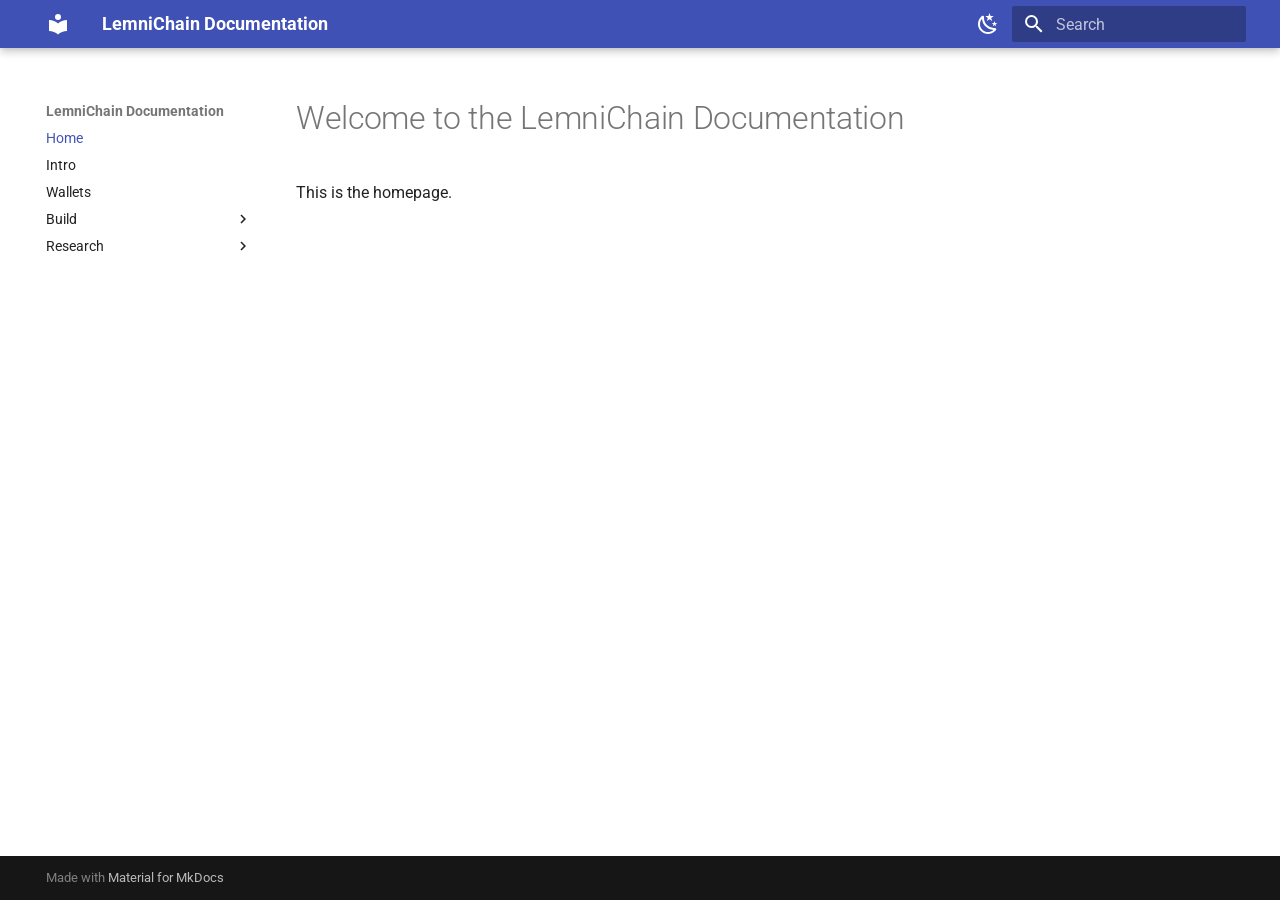
==== index.html @ 74154e78 "Deployed 49ce48a with MkDocs version: 1.6.1" ====
<!doctype html>
<html lang="en" class="no-js">
  <head>
    
      <meta charset="utf-8">
      <meta name="viewport" content="width=device-width,initial-scale=1">
      
      
      
        <link rel="canonical" href="https://tjenkins47.github.io/lemnichain-docs/">
      
      
      
        <link rel="next" href="intro/">
      
      
      <link rel="icon" href="None">
      <meta name="generator" content="mkdocs-1.6.1, mkdocs-material-9.2.8">
    
    
      
        <title>LemniChain Documentation</title>
      
    
    
      <link rel="stylesheet" href="assets/stylesheets/main.046329b4.min.css">
      
        
        <link rel="stylesheet" href="assets/stylesheets/palette.85d0ee34.min.css">
      
      


    
    
      
    
    
      
        
        
        <link rel="preconnect" href="https://fonts.gstatic.com" crossorigin>
        <link rel="stylesheet" href="https://fonts.googleapis.com/css?family=Roboto:300,300i,400,400i,700,700i%7CRoboto+Mono:400,400i,700,700i&display=fallback">
        <style>:root{--md-text-font:"Roboto";--md-code-font:"Roboto Mono"}</style>
      
    
    
      <link rel="stylesheet" href="assets/stylesheets/centered.css">
    
      <link rel="stylesheet" href="assets/stylesheets/extra.css">
    
    <script>__md_scope=new URL(".",location),__md_hash=e=>[...e].reduce((e,_)=>(e<<5)-e+_.charCodeAt(0),0),__md_get=(e,_=localStorage,t=__md_scope)=>JSON.parse(_.getItem(t.pathname+"."+e)),__md_set=(e,_,t=localStorage,a=__md_scope)=>{try{t.setItem(a.pathname+"."+e,JSON.stringify(_))}catch(e){}}</script>
    
      

    
    
    
  </head>
  
  
    
    
      
    
    
    
    
    <body dir="ltr" data-md-color-scheme="default" data-md-color-primary="indigo" data-md-color-accent="indigo">
  
    
    
      <script>var palette=__md_get("__palette");if(palette&&"object"==typeof palette.color)for(var key of Object.keys(palette.color))document.body.setAttribute("data-md-color-"+key,palette.color[key])</script>
    
    <input class="md-toggle" data-md-toggle="drawer" type="checkbox" id="__drawer" autocomplete="off">
    <input class="md-toggle" data-md-toggle="search" type="checkbox" id="__search" autocomplete="off">
    <label class="md-overlay" for="__drawer"></label>
    <div data-md-component="skip">
      
        
        <a href="#welcome-to-the-lemnichain-documentation" class="md-skip">
          Skip to content
        </a>
      
    </div>
    <div data-md-component="announce">
      
    </div>
    
    
      

  

<header class="md-header md-header--shadow" data-md-component="header">
  <nav class="md-header__inner md-grid" aria-label="Header">
    <a href="." title="LemniChain Documentation" class="md-header__button md-logo" aria-label="LemniChain Documentation" data-md-component="logo">
      
  
  <svg xmlns="http://www.w3.org/2000/svg" viewBox="0 0 24 24"><path d="M12 8a3 3 0 0 0 3-3 3 3 0 0 0-3-3 3 3 0 0 0-3 3 3 3 0 0 0 3 3m0 3.54C9.64 9.35 6.5 8 3 8v11c3.5 0 6.64 1.35 9 3.54 2.36-2.19 5.5-3.54 9-3.54V8c-3.5 0-6.64 1.35-9 3.54Z"/></svg>

    </a>
    <label class="md-header__button md-icon" for="__drawer">
      
      <svg xmlns="http://www.w3.org/2000/svg" viewBox="0 0 24 24"><path d="M3 6h18v2H3V6m0 5h18v2H3v-2m0 5h18v2H3v-2Z"/></svg>
    </label>
    <div class="md-header__title" data-md-component="header-title">
      <div class="md-header__ellipsis">
        <div class="md-header__topic">
          <span class="md-ellipsis">
            LemniChain Documentation
          </span>
        </div>
        <div class="md-header__topic" data-md-component="header-topic">
          <span class="md-ellipsis">
            
              Home
            
          </span>
        </div>
      </div>
    </div>
    
      
        <form class="md-header__option" data-md-component="palette">
  
    
    
    
    <input class="md-option" data-md-color-media="" data-md-color-scheme="default" data-md-color-primary="indigo" data-md-color-accent="indigo"  aria-label="Switch to dark mode"  type="radio" name="__palette" id="__palette_1">
    
      <label class="md-header__button md-icon" title="Switch to dark mode" for="__palette_2" hidden>
        <svg xmlns="http://www.w3.org/2000/svg" viewBox="0 0 24 24"><path d="m17.75 4.09-2.53 1.94.91 3.06-2.63-1.81-2.63 1.81.91-3.06-2.53-1.94L12.44 4l1.06-3 1.06 3 3.19.09m3.5 6.91-1.64 1.25.59 1.98-1.7-1.17-1.7 1.17.59-1.98L15.75 11l2.06-.05L18.5 9l.69 1.95 2.06.05m-2.28 4.95c.83-.08 1.72 1.1 1.19 1.85-.32.45-.66.87-1.08 1.27C15.17 23 8.84 23 4.94 19.07c-3.91-3.9-3.91-10.24 0-14.14.4-.4.82-.76 1.27-1.08.75-.53 1.93.36 1.85 1.19-.27 2.86.69 5.83 2.89 8.02a9.96 9.96 0 0 0 8.02 2.89m-1.64 2.02a12.08 12.08 0 0 1-7.8-3.47c-2.17-2.19-3.33-5-3.49-7.82-2.81 3.14-2.7 7.96.31 10.98 3.02 3.01 7.84 3.12 10.98.31Z"/></svg>
      </label>
    
  
    
    
    
    <input class="md-option" data-md-color-media="" data-md-color-scheme="slate" data-md-color-primary="indigo" data-md-color-accent="indigo"  aria-label="Switch to light mode"  type="radio" name="__palette" id="__palette_2">
    
      <label class="md-header__button md-icon" title="Switch to light mode" for="__palette_1" hidden>
        <svg xmlns="http://www.w3.org/2000/svg" viewBox="0 0 24 24"><path d="M12 7a5 5 0 0 1 5 5 5 5 0 0 1-5 5 5 5 0 0 1-5-5 5 5 0 0 1 5-5m0 2a3 3 0 0 0-3 3 3 3 0 0 0 3 3 3 3 0 0 0 3-3 3 3 0 0 0-3-3m0-7 2.39 3.42C13.65 5.15 12.84 5 12 5c-.84 0-1.65.15-2.39.42L12 2M3.34 7l4.16-.35A7.2 7.2 0 0 0 5.94 8.5c-.44.74-.69 1.5-.83 2.29L3.34 7m.02 10 1.76-3.77a7.131 7.131 0 0 0 2.38 4.14L3.36 17M20.65 7l-1.77 3.79a7.023 7.023 0 0 0-2.38-4.15l4.15.36m-.01 10-4.14.36c.59-.51 1.12-1.14 1.54-1.86.42-.73.69-1.5.83-2.29L20.64 17M12 22l-2.41-3.44c.74.27 1.55.44 2.41.44.82 0 1.63-.17 2.37-.44L12 22Z"/></svg>
      </label>
    
  
</form>
      
    
    
    
      <label class="md-header__button md-icon" for="__search">
        
        <svg xmlns="http://www.w3.org/2000/svg" viewBox="0 0 24 24"><path d="M9.5 3A6.5 6.5 0 0 1 16 9.5c0 1.61-.59 3.09-1.56 4.23l.27.27h.79l5 5-1.5 1.5-5-5v-.79l-.27-.27A6.516 6.516 0 0 1 9.5 16 6.5 6.5 0 0 1 3 9.5 6.5 6.5 0 0 1 9.5 3m0 2C7 5 5 7 5 9.5S7 14 9.5 14 14 12 14 9.5 12 5 9.5 5Z"/></svg>
      </label>
      <div class="md-search" data-md-component="search" role="dialog">
  <label class="md-search__overlay" for="__search"></label>
  <div class="md-search__inner" role="search">
    <form class="md-search__form" name="search">
      <input type="text" class="md-search__input" name="query" aria-label="Search" placeholder="Search" autocapitalize="off" autocorrect="off" autocomplete="off" spellcheck="false" data-md-component="search-query" required>
      <label class="md-search__icon md-icon" for="__search">
        
        <svg xmlns="http://www.w3.org/2000/svg" viewBox="0 0 24 24"><path d="M9.5 3A6.5 6.5 0 0 1 16 9.5c0 1.61-.59 3.09-1.56 4.23l.27.27h.79l5 5-1.5 1.5-5-5v-.79l-.27-.27A6.516 6.516 0 0 1 9.5 16 6.5 6.5 0 0 1 3 9.5 6.5 6.5 0 0 1 9.5 3m0 2C7 5 5 7 5 9.5S7 14 9.5 14 14 12 14 9.5 12 5 9.5 5Z"/></svg>
        
        <svg xmlns="http://www.w3.org/2000/svg" viewBox="0 0 24 24"><path d="M20 11v2H8l5.5 5.5-1.42 1.42L4.16 12l7.92-7.92L13.5 5.5 8 11h12Z"/></svg>
      </label>
      <nav class="md-search__options" aria-label="Search">
        
        <button type="reset" class="md-search__icon md-icon" title="Clear" aria-label="Clear" tabindex="-1">
          
          <svg xmlns="http://www.w3.org/2000/svg" viewBox="0 0 24 24"><path d="M19 6.41 17.59 5 12 10.59 6.41 5 5 6.41 10.59 12 5 17.59 6.41 19 12 13.41 17.59 19 19 17.59 13.41 12 19 6.41Z"/></svg>
        </button>
      </nav>
      
    </form>
    <div class="md-search__output">
      <div class="md-search__scrollwrap" data-md-scrollfix>
        <div class="md-search-result" data-md-component="search-result">
          <div class="md-search-result__meta">
            Initializing search
          </div>
          <ol class="md-search-result__list" role="presentation"></ol>
        </div>
      </div>
    </div>
  </div>
</div>
    
    
  </nav>
  
</header>
    
    <div class="md-container" data-md-component="container">
      
      
        
          
        
      
      <main class="md-main" data-md-component="main">
        <div class="md-main__inner md-grid">
          
            
              
              <div class="md-sidebar md-sidebar--primary" data-md-component="sidebar" data-md-type="navigation" >
                <div class="md-sidebar__scrollwrap">
                  <div class="md-sidebar__inner">
                    



<nav class="md-nav md-nav--primary" aria-label="Navigation" data-md-level="0">
  <label class="md-nav__title" for="__drawer">
    <a href="." title="LemniChain Documentation" class="md-nav__button md-logo" aria-label="LemniChain Documentation" data-md-component="logo">
      
  
  <svg xmlns="http://www.w3.org/2000/svg" viewBox="0 0 24 24"><path d="M12 8a3 3 0 0 0 3-3 3 3 0 0 0-3-3 3 3 0 0 0-3 3 3 3 0 0 0 3 3m0 3.54C9.64 9.35 6.5 8 3 8v11c3.5 0 6.64 1.35 9 3.54 2.36-2.19 5.5-3.54 9-3.54V8c-3.5 0-6.64 1.35-9 3.54Z"/></svg>

    </a>
    LemniChain Documentation
  </label>
  
  <ul class="md-nav__list" data-md-scrollfix>
    
      
      
  
  
    
  
  
    <li class="md-nav__item md-nav__item--active">
      
      <input class="md-nav__toggle md-toggle" type="checkbox" id="__toc">
      
      
        
      
      
      <a href="." class="md-nav__link md-nav__link--active">
        
  
  <span class="md-ellipsis">
    Home
  </span>
  

      </a>
      
    </li>
  

    
      
      
  
  
  
    <li class="md-nav__item">
      <a href="intro/" class="md-nav__link">
        
  
  <span class="md-ellipsis">
    Intro
  </span>
  

      </a>
    </li>
  

    
      
      
  
  
  
    <li class="md-nav__item">
      <a href="wallet/" class="md-nav__link">
        
  
  <span class="md-ellipsis">
    Wallets
  </span>
  

      </a>
    </li>
  

    
      
      
  
  
  
    
    
    
    <li class="md-nav__item md-nav__item--nested">
      
        
        
        
        
        <input class="md-nav__toggle md-toggle " type="checkbox" id="__nav_4" >
        
          <label class="md-nav__link" for="__nav_4" id="__nav_4_label" tabindex="0">
            
  
  <span class="md-ellipsis">
    Build
  </span>
  

            <span class="md-nav__icon md-icon"></span>
          </label>
        
        <nav class="md-nav" data-md-level="1" aria-labelledby="__nav_4_label" aria-expanded="false">
          <label class="md-nav__title" for="__nav_4">
            <span class="md-nav__icon md-icon"></span>
            Build
          </label>
          <ul class="md-nav__list" data-md-scrollfix>
            
              
                
  
  
  
    <li class="md-nav__item">
      <a href="nodes/" class="md-nav__link">
        
  
  <span class="md-ellipsis">
    Node Operation
  </span>
  

      </a>
    </li>
  

              
            
              
                
  
  
  
    <li class="md-nav__item">
      <a href="governance/" class="md-nav__link">
        
  
  <span class="md-ellipsis">
    Governance
  </span>
  

      </a>
    </li>
  

              
            
          </ul>
        </nav>
      
    </li>
  

    
      
      
  
  
  
    
    
    
    <li class="md-nav__item md-nav__item--nested">
      
        
        
        
        
        <input class="md-nav__toggle md-toggle " type="checkbox" id="__nav_5" >
        
          <label class="md-nav__link" for="__nav_5" id="__nav_5_label" tabindex="0">
            
  
  <span class="md-ellipsis">
    Research
  </span>
  

            <span class="md-nav__icon md-icon"></span>
          </label>
        
        <nav class="md-nav" data-md-level="1" aria-labelledby="__nav_5_label" aria-expanded="false">
          <label class="md-nav__title" for="__nav_5">
            <span class="md-nav__icon md-icon"></span>
            Research
          </label>
          <ul class="md-nav__list" data-md-scrollfix>
            
              
                
  
  
  
    <li class="md-nav__item">
      <a href="quantum/" class="md-nav__link">
        
  
  <span class="md-ellipsis">
    Quantum Security
  </span>
  

      </a>
    </li>
  

              
            
              
                
  
  
  
    <li class="md-nav__item">
      <a href="security/" class="md-nav__link">
        
  
  <span class="md-ellipsis">
    Security Audits
  </span>
  

      </a>
    </li>
  

              
            
              
                
  
  
  
    <li class="md-nav__item">
      <a href="api/" class="md-nav__link">
        
  
  <span class="md-ellipsis">
    API Reference
  </span>
  

      </a>
    </li>
  

              
            
          </ul>
        </nav>
      
    </li>
  

    
  </ul>
</nav>
                  </div>
                </div>
              </div>
            
            
              
              <div class="md-sidebar md-sidebar--secondary" data-md-component="sidebar" data-md-type="toc" >
                <div class="md-sidebar__scrollwrap">
                  <div class="md-sidebar__inner">
                    

<nav class="md-nav md-nav--secondary" aria-label="Table of contents">
  
  
  
    
  
  
</nav>
                  </div>
                </div>
              </div>
            
          
          
            <div class="md-content" data-md-component="content">
              <article class="md-content__inner md-typeset">
                
                  


<h1 id="welcome-to-the-lemnichain-documentation">Welcome to the LemniChain Documentation</h1>
<p>This is the homepage.</p>





                
              </article>
            </div>
          
          
        </div>
        
      </main>
      
        <footer class="md-footer">
  
  <div class="md-footer-meta md-typeset">
    <div class="md-footer-meta__inner md-grid">
      <div class="md-copyright">
  
  
    Made with
    <a href="https://squidfunk.github.io/mkdocs-material/" target="_blank" rel="noopener">
      Material for MkDocs
    </a>
  
</div>
      
    </div>
  </div>
</footer>
      
    </div>
    <div class="md-dialog" data-md-component="dialog">
      <div class="md-dialog__inner md-typeset"></div>
    </div>
    
    <script id="__config" type="application/json">{"base": ".", "features": [], "search": "assets/javascripts/workers/search.dfff1995.min.js", "translations": {"clipboard.copied": "Copied to clipboard", "clipboard.copy": "Copy to clipboard", "search.result.more.one": "1 more on this page", "search.result.more.other": "# more on this page", "search.result.none": "No matching documents", "search.result.one": "1 matching document", "search.result.other": "# matching documents", "search.result.placeholder": "Type to start searching", "search.result.term.missing": "Missing", "select.version": "Select version"}}</script>
    
    
      <script src="assets/javascripts/bundle.dff1b7c8.min.js"></script>
      
    
  </body>
</html>
---- assets/stylesheets/main.046329b4.min.css ----
@charset "UTF-8";html{-webkit-text-size-adjust:none;-moz-text-size-adjust:none;text-size-adjust:none;box-sizing:border-box}*,:after,:before{box-sizing:inherit}@media (prefers-reduced-motion){*,:after,:before{transition:none!important}}body{margin:0}a,button,input,label{-webkit-tap-highlight-color:transparent}a{color:inherit;text-decoration:none}hr{border:0;box-sizing:initial;display:block;height:.05rem;overflow:visible;padding:0}small{font-size:80%}sub,sup{line-height:1em}img{border-style:none}table{border-collapse:initial;border-spacing:0}td,th{font-weight:400;vertical-align:top}button{background:#0000;border:0;font-family:inherit;font-size:inherit;margin:0;padding:0}input{border:0;outline:none}:root{--md-primary-fg-color:#4051b5;--md-primary-fg-color--light:#5d6cc0;--md-primary-fg-color--dark:#303fa1;--md-primary-bg-color:#fff;--md-primary-bg-color--light:#ffffffb3;--md-accent-fg-color:#526cfe;--md-accent-fg-color--transparent:#526cfe1a;--md-accent-bg-color:#fff;--md-accent-bg-color--light:#ffffffb3}[data-md-color-scheme=default]{color-scheme:light}[data-md-color-scheme=default] img[src$="#gh-dark-mode-only"],[data-md-color-scheme=default] img[src$="#only-dark"]{display:none}:root,[data-md-color-scheme=default]{--md-default-fg-color:#000000de;--md-default-fg-color--light:#0000008a;--md-default-fg-color--lighter:#00000052;--md-default-fg-color--lightest:#00000012;--md-default-bg-color:#fff;--md-default-bg-color--light:#ffffffb3;--md-default-bg-color--lighter:#ffffff4d;--md-default-bg-color--lightest:#ffffff1f;--md-code-fg-color:#36464e;--md-code-bg-color:#f5f5f5;--md-code-hl-color:#ffff0080;--md-code-hl-number-color:#d52a2a;--md-code-hl-special-color:#db1457;--md-code-hl-function-color:#a846b9;--md-code-hl-constant-color:#6e59d9;--md-code-hl-keyword-color:#3f6ec6;--md-code-hl-string-color:#1c7d4d;--md-code-hl-name-color:var(--md-code-fg-color);--md-code-hl-operator-color:var(--md-default-fg-color--light);--md-code-hl-punctuation-color:var(--md-default-fg-color--light);--md-code-hl-comment-color:var(--md-default-fg-color--light);--md-code-hl-generic-color:var(--md-default-fg-color--light);--md-code-hl-variable-color:var(--md-default-fg-color--light);--md-typeset-color:var(--md-default-fg-color);--md-typeset-a-color:var(--md-primary-fg-color);--md-typeset-mark-color:#ffff0080;--md-typeset-del-color:#f5503d26;--md-typeset-ins-color:#0bd57026;--md-typeset-kbd-color:#fafafa;--md-typeset-kbd-accent-color:#fff;--md-typeset-kbd-border-color:#b8b8b8;--md-typeset-table-color:#0000001f;--md-typeset-table-color--light:rgba(0,0,0,.035);--md-admonition-fg-color:var(--md-default-fg-color);--md-admonition-bg-color:var(--md-default-bg-color);--md-warning-fg-color:#000000de;--md-warning-bg-color:#ff9;--md-footer-fg-color:#fff;--md-footer-fg-color--light:#ffffffb3;--md-footer-fg-color--lighter:#ffffff73;--md-footer-bg-color:#000000de;--md-footer-bg-color--dark:#00000052;--md-shadow-z1:0 0.2rem 0.5rem #0000000d,0 0 0.05rem #0000001a;--md-shadow-z2:0 0.2rem 0.5rem #0000001a,0 0 0.05rem #00000040;--md-shadow-z3:0 0.2rem 0.5rem #0003,0 0 0.05rem #00000059}.md-icon svg{fill:currentcolor;display:block;height:1.2rem;width:1.2rem}body{-webkit-font-smoothing:antialiased;-moz-osx-font-smoothing:grayscale;--md-text-font-family:var(--md-text-font,_),-apple-system,BlinkMacSystemFont,Helvetica,Arial,sans-serif;--md-code-font-family:var(--md-code-font,_),SFMono-Regular,Consolas,Menlo,monospace}aside,body,input{font-feature-settings:"kern","liga";color:var(--md-typeset-color);font-family:var(--md-text-font-family)}code,kbd,pre{font-feature-settings:"kern";font-family:var(--md-code-font-family)}:root{--md-typeset-table-sort-icon:url('data:image/svg+xml;charset=utf-8,<svg xmlns="http://www.w3.org/2000/svg" viewBox="0 0 24 24"><path d="m18 21-4-4h3V7h-3l4-4 4 4h-3v10h3M2 19v-2h10v2M2 13v-2h7v2M2 7V5h4v2H2Z"/></svg>');--md-typeset-table-sort-icon--asc:url('data:image/svg+xml;charset=utf-8,<svg xmlns="http://www.w3.org/2000/svg" viewBox="0 0 24 24"><path d="M19 17h3l-4 4-4-4h3V3h2M2 17h10v2H2M6 5v2H2V5m0 6h7v2H2v-2Z"/></svg>');--md-typeset-table-sort-icon--desc:url('data:image/svg+xml;charset=utf-8,<svg xmlns="http://www.w3.org/2000/svg" viewBox="0 0 24 24"><path d="M19 7h3l-4-4-4 4h3v14h2M2 17h10v2H2M6 5v2H2V5m0 6h7v2H2v-2Z"/></svg>')}.md-typeset{-webkit-print-color-adjust:exact;color-adjust:exact;font-size:.8rem;line-height:1.6}@media print{.md-typeset{font-size:.68rem}}.md-typeset blockquote,.md-typeset dl,.md-typeset figure,.md-typeset ol,.md-typeset pre,.md-typeset ul{margin-bottom:1em;margin-top:1em}.md-typeset h1{color:var(--md-default-fg-color--light);font-size:2em;line-height:1.3;margin:0 0 1.25em}.md-typeset h1,.md-typeset h2{font-weight:300;letter-spacing:-.01em}.md-typeset h2{font-size:1.5625em;line-height:1.4;margin:1.6em 0 .64em}.md-typeset h3{font-size:1.25em;font-weight:400;letter-spacing:-.01em;line-height:1.5;margin:1.6em 0 .8em}.md-typeset h2+h3{margin-top:.8em}.md-typeset h4{font-weight:700;letter-spacing:-.01em;margin:1em 0}.md-typeset h5,.md-typeset h6{color:var(--md-default-fg-color--light);font-size:.8em;font-weight:700;letter-spacing:-.01em;margin:1.25em 0}.md-typeset h5{text-transform:uppercase}.md-typeset hr{border-bottom:.05rem solid var(--md-default-fg-color--lightest);display:flow-root;margin:1.5em 0}.md-typeset a{color:var(--md-typeset-a-color);word-break:break-word}.md-typeset a,.md-typeset a:before{transition:color 125ms}.md-typeset a:focus,.md-typeset a:hover{color:var(--md-accent-fg-color)}.md-typeset a:focus code,.md-typeset a:hover code{background-color:var(--md-accent-fg-color--transparent)}.md-typeset a code{color:currentcolor;transition:background-color 125ms}.md-typeset a.focus-visible{outline-color:var(--md-accent-fg-color);outline-offset:.2rem}.md-typeset code,.md-typeset kbd,.md-typeset pre{color:var(--md-code-fg-color);direction:ltr;font-variant-ligatures:none}@media print{.md-typeset code,.md-typeset kbd,.md-typeset pre{white-space:pre-wrap}}.md-typeset code{background-color:var(--md-code-bg-color);border-radius:.1rem;-webkit-box-decoration-break:clone;box-decoration-break:clone;font-size:.85em;padding:0 .2941176471em;word-break:break-word}.md-typeset code:not(.focus-visible){-webkit-tap-highlight-color:transparent;outline:none}.md-typeset pre{display:flow-root;line-height:1.4;position:relative}.md-typeset pre>code{-webkit-box-decoration-break:slice;box-decoration-break:slice;box-shadow:none;display:block;margin:0;outline-color:var(--md-accent-fg-color);overflow:auto;padding:.7720588235em 1.1764705882em;scrollbar-color:var(--md-default-fg-color--lighter) #0000;scrollbar-width:thin;touch-action:auto;word-break:normal}.md-typeset pre>code:hover{scrollbar-color:var(--md-accent-fg-color) #0000}.md-typeset pre>code::-webkit-scrollbar{height:.2rem;width:.2rem}.md-typeset pre>code::-webkit-scrollbar-thumb{background-color:var(--md-default-fg-color--lighter)}.md-typeset pre>code::-webkit-scrollbar-thumb:hover{background-color:var(--md-accent-fg-color)}.md-typeset kbd{background-color:var(--md-typeset-kbd-color);border-radius:.1rem;box-shadow:0 .1rem 0 .05rem var(--md-typeset-kbd-border-color),0 .1rem 0 var(--md-typeset-kbd-border-color),0 -.1rem .2rem var(--md-typeset-kbd-accent-color) inset;color:var(--md-default-fg-color);display:inline-block;font-size:.75em;padding:0 .6666666667em;vertical-align:text-top;word-break:break-word}.md-typeset mark{background-color:var(--md-typeset-mark-color);-webkit-box-decoration-break:clone;box-decoration-break:clone;color:inherit;word-break:break-word}.md-typeset abbr{border-bottom:.05rem dotted var(--md-default-fg-color--light);cursor:help;text-decoration:none}@media (hover:none){.md-typeset abbr[title]:focus:after,.md-typeset abbr[title]:hover:after{background-color:var(--md-default-fg-color);border-radius:.1rem;box-shadow:var(--md-shadow-z3);color:var(--md-default-bg-color);content:attr(title);font-size:.7rem;left:.8rem;margin-top:2em;padding:.2rem .3rem;position:absolute;right:.8rem}}.md-typeset small{opacity:.75}[dir=ltr] .md-typeset sub,[dir=ltr] .md-typeset sup{margin-left:.078125em}[dir=rtl] .md-typeset sub,[dir=rtl] .md-typeset sup{margin-right:.078125em}[dir=ltr] .md-typeset blockquote{padding-left:.6rem}[dir=rtl] .md-typeset blockquote{padding-right:.6rem}[dir=ltr] .md-typeset blockquote{border-left:.2rem solid var(--md-default-fg-color--lighter)}[dir=rtl] .md-typeset blockquote{border-right:.2rem solid var(--md-default-fg-color--lighter)}.md-typeset blockquote{color:var(--md-default-fg-color--light);margin-left:0;margin-right:0}.md-typeset ul{list-style-type:disc}[dir=ltr] .md-typeset ol,[dir=ltr] .md-typeset ul{margin-left:.625em}[dir=rtl] .md-typeset ol,[dir=rtl] .md-typeset ul{margin-right:.625em}.md-typeset ol,.md-typeset ul{padding:0}.md-typeset ol:not([hidden]),.md-typeset ul:not([hidden]){display:flow-root}.md-typeset ol ol,.md-typeset ul ol{list-style-type:lower-alpha}.md-typeset ol ol ol,.md-typeset ul ol ol{list-style-type:lower-roman}[dir=ltr] .md-typeset ol li,[dir=ltr] .md-typeset ul li{margin-left:1.25em}[dir=rtl] .md-typeset ol li,[dir=rtl] .md-typeset ul li{margin-right:1.25em}.md-typeset ol li,.md-typeset ul li{margin-bottom:.5em}.md-typeset ol li blockquote,.md-typeset ol li p,.md-typeset ul li blockquote,.md-typeset ul li p{margin:.5em 0}.md-typeset ol li:last-child,.md-typeset ul li:last-child{margin-bottom:0}[dir=ltr] .md-typeset ol li ol,[dir=ltr] .md-typeset ol li ul,[dir=ltr] .md-typeset ul li ol,[dir=ltr] .md-typeset ul li ul{margin-left:.625em}[dir=rtl] .md-typeset ol li ol,[dir=rtl] .md-typeset ol li ul,[dir=rtl] .md-typeset ul li ol,[dir=rtl] .md-typeset ul li ul{margin-right:.625em}.md-typeset ol li ol,.md-typeset ol li ul,.md-typeset ul li ol,.md-typeset ul li ul{margin-bottom:.5em;margin-top:.5em}[dir=ltr] .md-typeset dd{margin-left:1.875em}[dir=rtl] .md-typeset dd{margin-right:1.875em}.md-typeset dd{margin-bottom:1.5em;margin-top:1em}.md-typeset img,.md-typeset svg,.md-typeset video{height:auto;max-width:100%}.md-typeset img[align=left]{margin:1em 1em 1em 0}.md-typeset img[align=right]{margin:1em 0 1em 1em}.md-typeset img[align]:only-child{margin-top:0}.md-typeset figure{display:flow-root;margin:1em auto;max-width:100%;text-align:center;width:-webkit-fit-content;width:-moz-fit-content;width:fit-content}.md-typeset figure img{display:block}.md-typeset figcaption{font-style:italic;margin:1em auto;max-width:24rem}.md-typeset iframe{max-width:100%}.md-typeset table:not([class]){background-color:var(--md-default-bg-color);border:.05rem solid var(--md-typeset-table-color);border-radius:.1rem;display:inline-block;font-size:.64rem;max-width:100%;overflow:auto;touch-action:auto}@media print{.md-typeset table:not([class]){display:table}}.md-typeset table:not([class])+*{margin-top:1.5em}.md-typeset table:not([class]) td>:first-child,.md-typeset table:not([class]) th>:first-child{margin-top:0}.md-typeset table:not([class]) td>:last-child,.md-typeset table:not([class]) th>:last-child{margin-bottom:0}.md-typeset table:not([class]) td:not([align]),.md-typeset table:not([class]) th:not([align]){text-align:left}[dir=rtl] .md-typeset table:not([class]) td:not([align]),[dir=rtl] .md-typeset table:not([class]) th:not([align]){text-align:right}.md-typeset table:not([class]) th{font-weight:700;min-width:5rem;padding:.9375em 1.25em;vertical-align:top}.md-typeset table:not([class]) td{border-top:.05rem solid var(--md-typeset-table-color);padding:.9375em 1.25em;vertical-align:top}.md-typeset table:not([class]) tbody tr{transition:background-color 125ms}.md-typeset table:not([class]) tbody tr:hover{background-color:var(--md-typeset-table-color--light);box-shadow:0 .05rem 0 var(--md-default-bg-color) inset}.md-typeset table:not([class]) a{word-break:normal}.md-typeset table th[role=columnheader]{cursor:pointer}[dir=ltr] .md-typeset table th[role=columnheader]:after{margin-left:.5em}[dir=rtl] .md-typeset table th[role=columnheader]:after{margin-right:.5em}.md-typeset table th[role=columnheader]:after{content:"";display:inline-block;height:1.2em;-webkit-mask-image:var(--md-typeset-table-sort-icon);mask-image:var(--md-typeset-table-sort-icon);-webkit-mask-repeat:no-repeat;mask-repeat:no-repeat;-webkit-mask-size:contain;mask-size:contain;transition:background-color 125ms;vertical-align:text-bottom;width:1.2em}.md-typeset table th[role=columnheader]:hover:after{background-color:var(--md-default-fg-color--lighter)}.md-typeset table th[role=columnheader][aria-sort=ascending]:after{background-color:var(--md-default-fg-color--light);-webkit-mask-image:var(--md-typeset-table-sort-icon--asc);mask-image:var(--md-typeset-table-sort-icon--asc)}.md-typeset table th[role=columnheader][aria-sort=descending]:after{background-color:var(--md-default-fg-color--light);-webkit-mask-image:var(--md-typeset-table-sort-icon--desc);mask-image:var(--md-typeset-table-sort-icon--desc)}.md-typeset__scrollwrap{margin:1em -.8rem;overflow-x:auto;touch-action:auto}.md-typeset__table{display:inline-block;margin-bottom:.5em;padding:0 .8rem}@media print{.md-typeset__table{display:block}}html .md-typeset__table table{display:table;margin:0;overflow:hidden;width:100%}@media screen and (max-width:44.9375em){.md-content__inner>pre{margin:1em -.8rem}.md-content__inner>pre code{border-radius:0}}.md-typeset .md-author{display:block;flex-shrink:0;height:1.6rem;overflow:hidden;position:relative;transition:color 125ms,transform 125ms;width:1.6rem}.md-typeset .md-author img{border-radius:100%;display:block}.md-typeset .md-author--more{background:var(--md-default-fg-color--lightest);color:var(--md-default-fg-color--lighter);font-size:.6rem;font-weight:700;line-height:1.6rem;text-align:center}.md-typeset .md-author--long{height:2.4rem;width:2.4rem}.md-typeset a.md-author{transform:scale(1)}.md-typeset a.md-author img{filter:grayscale(100%) opacity(75%);transition:filter 125ms}.md-typeset a.md-author:focus,.md-typeset a.md-author:hover{transform:scale(1.1);z-index:1}.md-typeset a.md-author:focus img,.md-typeset a.md-author:hover img{filter:grayscale(0)}.md-banner{background-color:var(--md-footer-bg-color);color:var(--md-footer-fg-color);overflow:auto}@media print{.md-banner{display:none}}.md-banner--warning{background-color:var(--md-warning-bg-color);color:var(--md-warning-fg-color)}.md-banner__inner{font-size:.7rem;margin:.6rem auto;padding:0 .8rem}[dir=ltr] .md-banner__button{float:right}[dir=rtl] .md-banner__button{float:left}.md-banner__button{color:inherit;cursor:pointer;transition:opacity .25s}.no-js .md-banner__button{display:none}.md-banner__button:hover{opacity:.7}html{font-size:125%;height:100%;overflow-x:hidden}@media screen and (min-width:100em){html{font-size:137.5%}}@media screen and (min-width:125em){html{font-size:150%}}body{background-color:var(--md-default-bg-color);display:flex;flex-direction:column;font-size:.5rem;min-height:100%;position:relative;width:100%}@media print{body{display:block}}@media screen and (max-width:59.9375em){body[data-md-scrolllock]{position:fixed}}.md-grid{margin-left:auto;margin-right:auto;max-width:61rem}.md-container{display:flex;flex-direction:column;flex-grow:1}@media print{.md-container{display:block}}.md-main{flex-grow:1}.md-main__inner{display:flex;height:100%;margin-top:1.5rem}.md-ellipsis{overflow:hidden;text-overflow:ellipsis}.md-toggle{display:none}.md-option{height:0;opacity:0;position:absolute;width:0}.md-option:checked+label:not([hidden]){display:block}.md-option.focus-visible+label{outline-color:var(--md-accent-fg-color);outline-style:auto}.md-skip{background-color:var(--md-default-fg-color);border-radius:.1rem;color:var(--md-default-bg-color);font-size:.64rem;margin:.5rem;opacity:0;outline-color:var(--md-accent-fg-color);padding:.3rem .5rem;position:fixed;transform:translateY(.4rem);z-index:-1}.md-skip:focus{opacity:1;transform:translateY(0);transition:transform .25s cubic-bezier(.4,0,.2,1),opacity 175ms 75ms;z-index:10}@page{margin:25mm}:root{--md-clipboard-icon:url('data:image/svg+xml;charset=utf-8,<svg xmlns="http://www.w3.org/2000/svg" viewBox="0 0 24 24"><path d="M19 21H8V7h11m0-2H8a2 2 0 0 0-2 2v14a2 2 0 0 0 2 2h11a2 2 0 0 0 2-2V7a2 2 0 0 0-2-2m-3-4H4a2 2 0 0 0-2 2v14h2V3h12V1Z"/></svg>')}.md-clipboard{border-radius:.1rem;color:var(--md-default-fg-color--lightest);cursor:pointer;height:1.5em;outline-color:var(--md-accent-fg-color);outline-offset:.1rem;position:absolute;right:.5em;top:.5em;transition:color .25s;width:1.5em;z-index:1}@media print{.md-clipboard{display:none}}.md-clipboard:not(.focus-visible){-webkit-tap-highlight-color:transparent;outline:none}:hover>.md-clipboard{color:var(--md-default-fg-color--light)}.md-clipboard:focus,.md-clipboard:hover{color:var(--md-accent-fg-color)}.md-clipboard:after{background-color:currentcolor;content:"";display:block;height:1.125em;margin:0 auto;-webkit-mask-image:var(--md-clipboard-icon);mask-image:var(--md-clipboard-icon);-webkit-mask-position:center;mask-position:center;-webkit-mask-repeat:no-repeat;mask-repeat:no-repeat;-webkit-mask-size:contain;mask-size:contain;width:1.125em}.md-clipboard--inline{cursor:pointer}.md-clipboard--inline code{transition:color .25s,background-color .25s}.md-clipboard--inline:focus code,.md-clipboard--inline:hover code{background-color:var(--md-accent-fg-color--transparent);color:var(--md-accent-fg-color)}@keyframes consent{0%{opacity:0;transform:translateY(100%)}to{opacity:1;transform:translateY(0)}}@keyframes overlay{0%{opacity:0}to{opacity:1}}.md-consent__overlay{animation:overlay .25s both;-webkit-backdrop-filter:blur(.1rem);backdrop-filter:blur(.1rem);background-color:#0000008a;height:100%;opacity:1;position:fixed;top:0;width:100%;z-index:5}.md-consent__inner{animation:consent .5s cubic-bezier(.1,.7,.1,1) both;background-color:var(--md-default-bg-color);border:0;border-radius:.1rem;bottom:0;box-shadow:0 0 .2rem #0000001a,0 .2rem .4rem #0003;max-height:100%;overflow:auto;padding:0;position:fixed;width:100%;z-index:5}.md-consent__form{padding:.8rem}.md-consent__settings{display:none;margin:1em 0}input:checked+.md-consent__settings{display:block}.md-consent__controls{margin-bottom:.8rem}.md-typeset .md-consent__controls .md-button{display:inline}@media screen and (max-width:44.9375em){.md-typeset .md-consent__controls .md-button{display:block;margin-top:.4rem;text-align:center;width:100%}}.md-consent label{cursor:pointer}.md-content{flex-grow:1;min-width:0}.md-content__inner{margin:0 .8rem 1.2rem;padding-top:.6rem}@media screen and (min-width:76.25em){[dir=ltr] .md-sidebar--primary:not([hidden])~.md-content>.md-content__inner{margin-left:1.2rem}[dir=ltr] .md-sidebar--secondary:not([hidden])~.md-content>.md-content__inner,[dir=rtl] .md-sidebar--primary:not([hidden])~.md-content>.md-content__inner{margin-right:1.2rem}[dir=rtl] .md-sidebar--secondary:not([hidden])~.md-content>.md-content__inner{margin-left:1.2rem}}.md-content__inner:before{content:"";display:block;height:.4rem}.md-content__inner>:last-child{margin-bottom:0}[dir=ltr] .md-content__button{float:right}[dir=rtl] .md-content__button{float:left}[dir=ltr] .md-content__button{margin-left:.4rem}[dir=rtl] .md-content__button{margin-right:.4rem}.md-content__button{margin:.4rem 0;padding:0}@media print{.md-content__button{display:none}}.md-typeset .md-content__button{color:var(--md-default-fg-color--lighter)}.md-content__button svg{display:inline;vertical-align:top}[dir=rtl] .md-content__button svg{transform:scaleX(-1)}[dir=ltr] .md-dialog{right:.8rem}[dir=rtl] .md-dialog{left:.8rem}.md-dialog{background-color:var(--md-default-fg-color);border-radius:.1rem;bottom:.8rem;box-shadow:var(--md-shadow-z3);min-width:11.1rem;opacity:0;padding:.4rem .6rem;pointer-events:none;position:fixed;transform:translateY(100%);transition:transform 0ms .4s,opacity .4s;z-index:4}@media print{.md-dialog{display:none}}.md-dialog--active{opacity:1;pointer-events:auto;transform:translateY(0);transition:transform .4s cubic-bezier(.075,.85,.175,1),opacity .4s}.md-dialog__inner{color:var(--md-default-bg-color);font-size:.7rem}.md-feedback{margin:2em 0 1em;text-align:center}.md-feedback fieldset{border:none;margin:0;padding:0}.md-feedback__title{font-weight:700;margin:1em auto}.md-feedback__inner{position:relative}.md-feedback__list{align-content:baseline;display:flex;flex-wrap:wrap;justify-content:center;position:relative}.md-feedback__list:hover .md-icon:not(:disabled){color:var(--md-default-fg-color--lighter)}:disabled .md-feedback__list{min-height:1.8rem}.md-feedback__icon{color:var(--md-default-fg-color--light);cursor:pointer;flex-shrink:0;margin:0 .1rem;transition:color 125ms}.md-feedback__icon:not(:disabled).md-icon:hover{color:var(--md-accent-fg-color)}.md-feedback__icon:disabled{color:var(--md-default-fg-color--lightest);pointer-events:none}.md-feedback__note{opacity:0;position:relative;transform:translateY(.4rem);transition:transform .4s cubic-bezier(.1,.7,.1,1),opacity .15s}.md-feedback__note>*{margin:0 auto;max-width:16rem}:disabled .md-feedback__note{opacity:1;transform:translateY(0)}.md-footer{background-color:var(--md-footer-bg-color);color:var(--md-footer-fg-color)}@media print{.md-footer{display:none}}.md-footer__inner{justify-content:space-between;overflow:auto;padding:.2rem}.md-footer__inner:not([hidden]){display:flex}.md-footer__link{align-items:end;display:flex;flex-grow:0.01;margin-bottom:.4rem;margin-top:1rem;max-width:100%;outline-color:var(--md-accent-fg-color);overflow:hidden;transition:opacity .25s}.md-footer__link:focus,.md-footer__link:hover{opacity:.7}[dir=rtl] .md-footer__link svg{transform:scaleX(-1)}@media screen and (max-width:44.9375em){.md-footer__link--prev{flex-shrink:0}.md-footer__link--prev .md-footer__title{display:none}}[dir=ltr] .md-footer__link--next{margin-left:auto}[dir=rtl] .md-footer__link--next{margin-right:auto}.md-footer__link--next{text-align:right}[dir=rtl] .md-footer__link--next{text-align:left}.md-footer__title{flex-grow:1;font-size:.9rem;margin-bottom:.7rem;max-width:calc(100% - 2.4rem);padding:0 1rem;white-space:nowrap}.md-footer__button{margin:.2rem;padding:.4rem}.md-footer__direction{font-size:.64rem;opacity:.7}.md-footer-meta{background-color:var(--md-footer-bg-color--dark)}.md-footer-meta__inner{display:flex;flex-wrap:wrap;justify-content:space-between;padding:.2rem}html .md-footer-meta.md-typeset a{color:var(--md-footer-fg-color--light)}html .md-footer-meta.md-typeset a:focus,html .md-footer-meta.md-typeset a:hover{color:var(--md-footer-fg-color)}.md-copyright{color:var(--md-footer-fg-color--lighter);font-size:.64rem;margin:auto .6rem;padding:.4rem 0;width:100%}@media screen and (min-width:45em){.md-copyright{width:auto}}.md-copyright__highlight{color:var(--md-footer-fg-color--light)}.md-social{display:inline-flex;gap:.2rem;margin:0 .4rem;padding:.2rem 0 .6rem}@media screen and (min-width:45em){.md-social{padding:.6rem 0}}.md-social__link{display:inline-block;height:1.6rem;text-align:center;width:1.6rem}.md-social__link:before{line-height:1.9}.md-social__link svg{fill:currentcolor;max-height:.8rem;vertical-align:-25%}.md-typeset .md-button{border:.1rem solid;border-radius:.1rem;color:var(--md-primary-fg-color);cursor:pointer;display:inline-block;font-weight:700;padding:.625em 2em;transition:color 125ms,background-color 125ms,border-color 125ms}.md-typeset .md-button--primary{background-color:var(--md-primary-fg-color);border-color:var(--md-primary-fg-color);color:var(--md-primary-bg-color)}.md-typeset .md-button:focus,.md-typeset .md-button:hover{background-color:var(--md-accent-fg-color);border-color:var(--md-accent-fg-color);color:var(--md-accent-bg-color)}[dir=ltr] .md-typeset .md-input{border-top-left-radius:.1rem}[dir=ltr] .md-typeset .md-input,[dir=rtl] .md-typeset .md-input{border-top-right-radius:.1rem}[dir=rtl] .md-typeset .md-input{border-top-left-radius:.1rem}.md-typeset .md-input{border-bottom:.1rem solid var(--md-default-fg-color--lighter);box-shadow:var(--md-shadow-z1);font-size:.8rem;height:1.8rem;padding:0 .6rem;transition:border .25s,box-shadow .25s}.md-typeset .md-input:focus,.md-typeset .md-input:hover{border-bottom-color:var(--md-accent-fg-color);box-shadow:var(--md-shadow-z2)}.md-typeset .md-input--stretch{width:100%}.md-header{background-color:var(--md-primary-fg-color);box-shadow:0 0 .2rem #0000,0 .2rem .4rem #0000;color:var(--md-primary-bg-color);display:block;left:0;position:sticky;right:0;top:0;z-index:4}@media print{.md-header{display:none}}.md-header[hidden]{transform:translateY(-100%);transition:transform .25s cubic-bezier(.8,0,.6,1),box-shadow .25s}.md-header--shadow{box-shadow:0 0 .2rem #0000001a,0 .2rem .4rem #0003;transition:transform .25s cubic-bezier(.1,.7,.1,1),box-shadow .25s}.md-header__inner{align-items:center;display:flex;padding:0 .2rem}.md-header__button{color:currentcolor;cursor:pointer;margin:.2rem;outline-color:var(--md-accent-fg-color);padding:.4rem;position:relative;transition:opacity .25s;vertical-align:middle;z-index:1}.md-header__button:hover{opacity:.7}.md-header__button:not([hidden]){display:inline-block}.md-header__button:not(.focus-visible){-webkit-tap-highlight-color:transparent;outline:none}.md-header__button.md-logo{margin:.2rem;padding:.4rem}@media screen and (max-width:76.1875em){.md-header__button.md-logo{display:none}}.md-header__button.md-logo img,.md-header__button.md-logo svg{fill:currentcolor;display:block;height:1.2rem;width:auto}@media screen and (min-width:60em){.md-header__button[for=__search]{display:none}}.no-js .md-header__button[for=__search]{display:none}[dir=rtl] .md-header__button[for=__search] svg{transform:scaleX(-1)}@media screen and (min-width:76.25em){.md-header__button[for=__drawer]{display:none}}.md-header__topic{display:flex;max-width:100%;position:absolute;transition:transform .4s cubic-bezier(.1,.7,.1,1),opacity .15s;white-space:nowrap}.md-header__topic+.md-header__topic{opacity:0;pointer-events:none;transform:translateX(1.25rem);transition:transform .4s cubic-bezier(1,.7,.1,.1),opacity .15s;z-index:-1}[dir=rtl] .md-header__topic+.md-header__topic{transform:translateX(-1.25rem)}.md-header__topic:first-child{font-weight:700}[dir=ltr] .md-header__title{margin-left:1rem}[dir=rtl] .md-header__title{margin-right:1rem}[dir=ltr] .md-header__title{margin-right:.4rem}[dir=rtl] .md-header__title{margin-left:.4rem}.md-header__title{flex-grow:1;font-size:.9rem;height:2.4rem;line-height:2.4rem}.md-header__title--active .md-header__topic{opacity:0;pointer-events:none;transform:translateX(-1.25rem);transition:transform .4s cubic-bezier(1,.7,.1,.1),opacity .15s;z-index:-1}[dir=rtl] .md-header__title--active .md-header__topic{transform:translateX(1.25rem)}.md-header__title--active .md-header__topic+.md-header__topic{opacity:1;pointer-events:auto;transform:translateX(0);transition:transform .4s cubic-bezier(.1,.7,.1,1),opacity .15s;z-index:0}.md-header__title>.md-header__ellipsis{height:100%;position:relative;width:100%}.md-header__option{display:flex;flex-shrink:0;max-width:100%;transition:max-width 0ms .25s,opacity .25s .25s;white-space:nowrap}[data-md-toggle=search]:checked~.md-header .md-header__option{max-width:0;opacity:0;transition:max-width 0ms,opacity 0ms}.md-header__option>input{bottom:0}.md-header__source{display:none}@media screen and (min-width:60em){[dir=ltr] .md-header__source{margin-left:1rem}[dir=rtl] .md-header__source{margin-right:1rem}.md-header__source{display:block;max-width:11.7rem;width:11.7rem}}@media screen and (min-width:76.25em){[dir=ltr] .md-header__source{margin-left:1.4rem}[dir=rtl] .md-header__source{margin-right:1.4rem}}.md-meta{color:var(--md-default-fg-color--light);font-size:.7rem;line-height:1.3}.md-meta__list{display:inline-flex;flex-wrap:wrap;list-style:none;margin:0;padding:0}.md-meta__item:not(:last-child):after{content:"·";margin-left:.2rem;margin-right:.2rem}.md-meta__link{color:var(--md-typeset-a-color)}.md-meta__link:focus,.md-meta__link:hover{color:var(--md-accent-fg-color)}.md-draft{background-color:#ff1744;border-radius:.125em;color:#fff;display:inline-block;font-weight:700;padding-left:.5714285714em;padding-right:.5714285714em}:root{--md-nav-icon--prev:url('data:image/svg+xml;charset=utf-8,<svg xmlns="http://www.w3.org/2000/svg" viewBox="0 0 24 24"><path d="M20 11v2H8l5.5 5.5-1.42 1.42L4.16 12l7.92-7.92L13.5 5.5 8 11h12Z"/></svg>');--md-nav-icon--next:url('data:image/svg+xml;charset=utf-8,<svg xmlns="http://www.w3.org/2000/svg" viewBox="0 0 24 24"><path d="M8.59 16.58 13.17 12 8.59 7.41 10 6l6 6-6 6-1.41-1.42Z"/></svg>');--md-toc-icon:url('data:image/svg+xml;charset=utf-8,<svg xmlns="http://www.w3.org/2000/svg" viewBox="0 0 24 24"><path d="M3 9h14V7H3v2m0 4h14v-2H3v2m0 4h14v-2H3v2m16 0h2v-2h-2v2m0-10v2h2V7h-2m0 6h2v-2h-2v2Z"/></svg>')}.md-nav{font-size:.7rem;line-height:1.3}.md-nav__title{color:var(--md-default-fg-color--light);display:block;font-weight:700;overflow:hidden;padding:0 .6rem;text-overflow:ellipsis}.md-nav__title .md-nav__button{display:none}.md-nav__title .md-nav__button img{height:100%;width:auto}.md-nav__title .md-nav__button.md-logo img,.md-nav__title .md-nav__button.md-logo svg{fill:currentcolor;display:block;height:2.4rem;max-width:100%;object-fit:contain;width:auto}.md-nav__list{list-style:none;margin:0;padding:0}.md-nav__item{padding:0 .6rem}[dir=ltr] .md-nav__item .md-nav__item{padding-right:0}[dir=rtl] .md-nav__item .md-nav__item{padding-left:0}.md-nav__link{align-items:flex-start;display:flex;margin-top:.625em;scroll-snap-align:start;transition:color 125ms}.md-nav__link--passed{color:var(--md-default-fg-color--light)}.md-nav__item .md-nav__link--active,.md-nav__item .md-nav__link--active code{color:var(--md-typeset-a-color)}.md-nav__link .md-ellipsis{position:relative}.md-nav__link .md-icon:last-child{margin-left:auto}.md-nav__link svg{fill:currentcolor;flex-shrink:0;height:1.3em}[dir=ltr] .md-nav__link svg+*{margin-left:.4rem}[dir=rtl] .md-nav__link svg+*{margin-right:.4rem}.md-nav__link:not(.md-nav__container):focus,.md-nav__link:not(.md-nav__container):hover{color:var(--md-accent-fg-color);cursor:pointer}.md-nav__link.focus-visible{outline-color:var(--md-accent-fg-color);outline-offset:.2rem}.md-nav--primary .md-nav__link[for=__toc]{display:none}.md-nav--primary .md-nav__link[for=__toc] .md-icon:after{background-color:currentcolor;display:block;height:100%;-webkit-mask-image:var(--md-toc-icon);mask-image:var(--md-toc-icon);width:100%}.md-nav--primary .md-nav__link[for=__toc]~.md-nav{display:none}.md-nav__container>.md-nav__link{margin-top:0}.md-nav__container>.md-nav__link:first-child{flex-grow:1}.md-nav__icon{flex-shrink:0}.md-nav__source{display:none}@media screen and (max-width:76.1875em){.md-nav--primary,.md-nav--primary .md-nav{background-color:var(--md-default-bg-color);display:flex;flex-direction:column;height:100%;left:0;position:absolute;right:0;top:0;z-index:1}.md-nav--primary .md-nav__item,.md-nav--primary .md-nav__title{font-size:.8rem;line-height:1.5}.md-nav--primary .md-nav__title{background-color:var(--md-default-fg-color--lightest);color:var(--md-default-fg-color--light);cursor:pointer;height:5.6rem;line-height:2.4rem;padding:3rem .8rem .2rem;position:relative;white-space:nowrap}[dir=ltr] .md-nav--primary .md-nav__title .md-nav__icon{left:.4rem}[dir=rtl] .md-nav--primary .md-nav__title .md-nav__icon{right:.4rem}.md-nav--primary .md-nav__title .md-nav__icon{display:block;height:1.2rem;margin:.2rem;position:absolute;top:.4rem;width:1.2rem}.md-nav--primary .md-nav__title .md-nav__icon:after{background-color:currentcolor;content:"";display:block;height:100%;-webkit-mask-image:var(--md-nav-icon--prev);mask-image:var(--md-nav-icon--prev);-webkit-mask-position:center;mask-position:center;-webkit-mask-repeat:no-repeat;mask-repeat:no-repeat;-webkit-mask-size:contain;mask-size:contain;width:100%}.md-nav--primary .md-nav__title~.md-nav__list{background-color:var(--md-default-bg-color);box-shadow:0 .05rem 0 var(--md-default-fg-color--lightest) inset;overflow-y:auto;scroll-snap-type:y mandatory;touch-action:pan-y}.md-nav--primary .md-nav__title~.md-nav__list>:first-child{border-top:0}.md-nav--primary .md-nav__title[for=__drawer]{background-color:var(--md-primary-fg-color);color:var(--md-primary-bg-color);font-weight:700}.md-nav--primary .md-nav__title .md-logo{display:block;left:.2rem;margin:.2rem;padding:.4rem;position:absolute;right:.2rem;top:.2rem}.md-nav--primary .md-nav__list{flex:1}.md-nav--primary .md-nav__item{border-top:.05rem solid var(--md-default-fg-color--lightest);padding:0}.md-nav--primary .md-nav__item--active>.md-nav__link{color:var(--md-typeset-a-color)}.md-nav--primary .md-nav__item--active>.md-nav__link:focus,.md-nav--primary .md-nav__item--active>.md-nav__link:hover{color:var(--md-accent-fg-color)}.md-nav--primary .md-nav__link{margin-top:0;padding:.6rem .8rem}.md-nav--primary .md-nav__link svg{margin-top:.1em}.md-nav--primary .md-nav__link>.md-nav__link{padding:0}[dir=ltr] .md-nav--primary .md-nav__link .md-nav__icon{margin-right:-.2rem}[dir=rtl] .md-nav--primary .md-nav__link .md-nav__icon{margin-left:-.2rem}.md-nav--primary .md-nav__link .md-nav__icon{font-size:1.2rem;height:1.2rem;width:1.2rem}.md-nav--primary .md-nav__link .md-nav__icon:after{background-color:currentcolor;content:"";display:block;height:100%;-webkit-mask-image:var(--md-nav-icon--next);mask-image:var(--md-nav-icon--next);-webkit-mask-position:center;mask-position:center;-webkit-mask-repeat:no-repeat;mask-repeat:no-repeat;-webkit-mask-size:contain;mask-size:contain;width:100%}[dir=rtl] .md-nav--primary .md-nav__icon:after{transform:scale(-1)}.md-nav--primary .md-nav--secondary .md-nav{background-color:initial;position:static}[dir=ltr] .md-nav--primary .md-nav--secondary .md-nav .md-nav__link{padding-left:1.4rem}[dir=rtl] .md-nav--primary .md-nav--secondary .md-nav .md-nav__link{padding-right:1.4rem}[dir=ltr] .md-nav--primary .md-nav--secondary .md-nav .md-nav .md-nav__link{padding-left:2rem}[dir=rtl] .md-nav--primary .md-nav--secondary .md-nav .md-nav .md-nav__link{padding-right:2rem}[dir=ltr] .md-nav--primary .md-nav--secondary .md-nav .md-nav .md-nav .md-nav__link{padding-left:2.6rem}[dir=rtl] .md-nav--primary .md-nav--secondary .md-nav .md-nav .md-nav .md-nav__link{padding-right:2.6rem}[dir=ltr] .md-nav--primary .md-nav--secondary .md-nav .md-nav .md-nav .md-nav .md-nav__link{padding-left:3.2rem}[dir=rtl] .md-nav--primary .md-nav--secondary .md-nav .md-nav .md-nav .md-nav .md-nav__link{padding-right:3.2rem}.md-nav--secondary{background-color:initial}.md-nav__toggle~.md-nav{display:flex;opacity:0;transform:translateX(100%);transition:transform .25s cubic-bezier(.8,0,.6,1),opacity 125ms 50ms}[dir=rtl] .md-nav__toggle~.md-nav{transform:translateX(-100%)}.md-nav__toggle:checked~.md-nav{opacity:1;transform:translateX(0);transition:transform .25s cubic-bezier(.4,0,.2,1),opacity 125ms 125ms}.md-nav__toggle:checked~.md-nav>.md-nav__list{-webkit-backface-visibility:hidden;backface-visibility:hidden}}@media screen and (max-width:59.9375em){.md-nav--primary .md-nav__link[for=__toc]{display:flex}.md-nav--primary .md-nav__link[for=__toc] .md-icon:after{content:""}.md-nav--primary .md-nav__link[for=__toc]+.md-nav__link{display:none}.md-nav--primary .md-nav__link[for=__toc]~.md-nav{display:flex}.md-nav__source{background-color:var(--md-primary-fg-color--dark);color:var(--md-primary-bg-color);display:block;padding:0 .2rem}}@media screen and (min-width:60em) and (max-width:76.1875em){.md-nav--integrated .md-nav__link[for=__toc]{display:flex}.md-nav--integrated .md-nav__link[for=__toc] .md-icon:after{content:""}.md-nav--integrated .md-nav__link[for=__toc]+.md-nav__link{display:none}.md-nav--integrated .md-nav__link[for=__toc]~.md-nav{display:flex}}@media screen and (min-width:60em){.md-nav--secondary .md-nav__title{background:var(--md-default-bg-color);box-shadow:0 0 .4rem .4rem var(--md-default-bg-color);position:sticky;top:0;z-index:1}.md-nav--secondary .md-nav__title[for=__toc]{scroll-snap-align:start}.md-nav--secondary .md-nav__title .md-nav__icon{display:none}}@media screen and (min-width:76.25em){.md-nav{transition:max-height .25s cubic-bezier(.86,0,.07,1)}.md-nav--primary .md-nav__title{background:var(--md-default-bg-color);box-shadow:0 0 .4rem .4rem var(--md-default-bg-color);position:sticky;top:0;z-index:1}.md-nav--primary .md-nav__title[for=__drawer]{scroll-snap-align:start}.md-nav--primary .md-nav__title .md-nav__icon,.md-nav__toggle~.md-nav{display:none}.md-nav__toggle:checked~.md-nav,.md-nav__toggle:indeterminate~.md-nav{display:block}.md-nav__item--nested>.md-nav>.md-nav__title{display:none}.md-nav__item--section{display:block;margin:1.25em 0}.md-nav__item--section:last-child{margin-bottom:0}.md-nav__item--section>.md-nav__link{font-weight:700}.md-nav__item--section>.md-nav__link[for]{color:var(--md-default-fg-color--light)}.md-nav__item--section>.md-nav__link:not(.md-nav__container){pointer-events:none}.md-nav__item--section>.md-nav__link .md-nav__icon{display:none}.md-nav__item--section>.md-nav{display:block}.md-nav__item--section>.md-nav>.md-nav__list>.md-nav__item{padding:0}.md-nav__icon{border-radius:100%;height:.9rem;transition:background-color .25s;width:.9rem}.md-nav__icon:hover{background-color:var(--md-accent-fg-color--transparent)}.md-nav__icon:after{background-color:currentcolor;border-radius:100%;content:"";display:inline-block;height:100%;-webkit-mask-image:var(--md-nav-icon--next);mask-image:var(--md-nav-icon--next);-webkit-mask-position:center;mask-position:center;-webkit-mask-repeat:no-repeat;mask-repeat:no-repeat;-webkit-mask-size:contain;mask-size:contain;transition:transform .25s;vertical-align:-.1rem;width:100%}[dir=rtl] .md-nav__icon:after{transform:rotate(180deg)}.md-nav__item--nested .md-nav__toggle:checked~.md-nav__link .md-nav__icon:after,.md-nav__item--nested .md-nav__toggle:indeterminate~.md-nav__link .md-nav__icon:after{transform:rotate(90deg)}.md-nav--lifted>.md-nav__list>.md-nav__item,.md-nav--lifted>.md-nav__list>.md-nav__item--nested,.md-nav--lifted>.md-nav__title{display:none}.md-nav--lifted>.md-nav__list>.md-nav__item--active{display:block;padding:0}.md-nav--lifted>.md-nav__list>.md-nav__item--active>.md-nav__link{background:var(--md-default-bg-color);box-shadow:0 0 .4rem .4rem var(--md-default-bg-color);font-weight:700;margin-top:0;padding:0 .6rem;position:sticky;top:0;z-index:1}.md-nav--lifted>.md-nav__list>.md-nav__item--active>.md-nav__link:not(.md-nav__container){pointer-events:none}.md-nav--lifted>.md-nav__list>.md-nav__item--active>.md-nav__link .md-nav__icon{display:none}.md-nav--lifted>.md-nav__list>.md-nav__item>[for]{color:var(--md-default-fg-color--light)}.md-nav--lifted .md-nav[data-md-level="1"]{display:block}[dir=ltr] .md-nav--lifted .md-nav[data-md-level="1"]>.md-nav__list>.md-nav__item{padding-right:.6rem}[dir=rtl] .md-nav--lifted .md-nav[data-md-level="1"]>.md-nav__list>.md-nav__item{padding-left:.6rem}.md-nav--integrated>.md-nav__list>.md-nav__item--active:not(.md-nav__item--nested){padding:0 .6rem}.md-nav--integrated>.md-nav__list>.md-nav__item--active:not(.md-nav__item--nested)>.md-nav__link{padding:0}[dir=ltr] .md-nav--integrated>.md-nav__list>.md-nav__item--active .md-nav--secondary{border-left:.05rem solid var(--md-primary-fg-color)}[dir=rtl] .md-nav--integrated>.md-nav__list>.md-nav__item--active .md-nav--secondary{border-right:.05rem solid var(--md-primary-fg-color)}.md-nav--integrated>.md-nav__list>.md-nav__item--active .md-nav--secondary{display:block;margin-bottom:1.25em}.md-nav--integrated>.md-nav__list>.md-nav__item--active .md-nav--secondary>.md-nav__title{display:none}}.md-pagination{font-size:.8rem;font-weight:700;gap:.4rem}.md-pagination,.md-pagination>*{align-items:center;display:flex;justify-content:center}.md-pagination>*{border-radius:.2rem;height:1.8rem;min-width:1.8rem;text-align:center}.md-pagination__current{background-color:var(--md-default-fg-color--lightest);color:var(--md-default-fg-color--light)}.md-pagination__link{transition:color 125ms,background-color 125ms}.md-pagination__link:focus,.md-pagination__link:hover{background-color:var(--md-accent-fg-color--transparent);color:var(--md-accent-fg-color)}.md-pagination__link:focus svg,.md-pagination__link:hover svg{color:var(--md-accent-fg-color)}.md-pagination__link.focus-visible{outline-color:var(--md-accent-fg-color);outline-offset:.2rem}.md-pagination__link svg{fill:currentcolor;color:var(--md-default-fg-color--lighter);display:block;max-height:100%;width:1.2rem}.md-post__back{border-bottom:.05rem solid var(--md-default-fg-color--lightest);margin-bottom:1.2rem;padding-bottom:1.2rem}@media screen and (max-width:76.1875em){.md-post__back{display:none}}[dir=rtl] .md-post__back svg{transform:scaleX(-1)}.md-post__authors{display:flex;flex-direction:column;gap:.6rem;margin:0 .6rem}.md-post .md-post__meta a{transition:color 125ms}.md-post .md-post__meta a:focus,.md-post .md-post__meta a:hover{color:var(--md-accent-fg-color)}.md-post--excerpt{margin-bottom:3.2rem}.md-post--excerpt .md-post__header{align-items:center;display:flex;gap:.6rem;min-height:1.6rem}.md-post--excerpt .md-post__authors{align-items:center;display:inline-flex;flex-direction:row;gap:.2rem;margin:0;min-height:2.4rem}[dir=ltr] .md-post--excerpt .md-post__meta .md-meta__list{margin-right:.4rem}[dir=rtl] .md-post--excerpt .md-post__meta .md-meta__list{margin-left:.4rem}.md-post--excerpt .md-post__content>:first-child{--md-scroll-margin:6rem;margin-top:0}.md-post>.md-nav--secondary,.md-post>.md-nav:first-child>.md-nav__list{margin:1em 0}.md-profile{align-items:center;display:flex;font-size:.7rem;gap:.6rem;line-height:1.4;width:100%}.md-profile__description{flex-grow:1}.md-content--post{display:flex}@media screen and (max-width:76.1875em){.md-content--post{flex-flow:column-reverse}}.md-content--post>.md-content__inner{min-width:0}@media screen and (min-width:76.25em){[dir=ltr] .md-content--post>.md-content__inner{margin-left:1.2rem}[dir=rtl] .md-content--post>.md-content__inner{margin-right:1.2rem}}@media screen and (max-width:76.1875em){.md-sidebar.md-sidebar--post{padding:0}}:root{--md-search-result-icon:url('data:image/svg+xml;charset=utf-8,<svg xmlns="http://www.w3.org/2000/svg" viewBox="0 0 24 24"><path d="M14 2H6a2 2 0 0 0-2 2v16a2 2 0 0 0 2 2h7c-.41-.25-.8-.56-1.14-.9-.33-.33-.61-.7-.86-1.1H6V4h7v5h5v1.18c.71.16 1.39.43 2 .82V8l-6-6m6.31 16.9c1.33-2.11.69-4.9-1.4-6.22-2.11-1.33-4.91-.68-6.22 1.4-1.34 2.11-.69 4.89 1.4 6.22 1.46.93 3.32.93 4.79.02L22 23.39 23.39 22l-3.08-3.1m-3.81.1a2.5 2.5 0 0 1-2.5-2.5 2.5 2.5 0 0 1 2.5-2.5 2.5 2.5 0 0 1 2.5 2.5 2.5 2.5 0 0 1-2.5 2.5Z"/></svg>')}.md-search{position:relative}@media screen and (min-width:60em){.md-search{padding:.2rem 0}}.no-js .md-search{display:none}.md-search__overlay{opacity:0;z-index:1}@media screen and (max-width:59.9375em){[dir=ltr] .md-search__overlay{left:-2.2rem}[dir=rtl] .md-search__overlay{right:-2.2rem}.md-search__overlay{background-color:var(--md-default-bg-color);border-radius:1rem;height:2rem;overflow:hidden;pointer-events:none;position:absolute;top:-1rem;transform-origin:center;transition:transform .3s .1s,opacity .2s .2s;width:2rem}[data-md-toggle=search]:checked~.md-header .md-search__overlay{opacity:1;transition:transform .4s,opacity .1s}}@media screen and (min-width:60em){[dir=ltr] .md-search__overlay{left:0}[dir=rtl] .md-search__overlay{right:0}.md-search__overlay{background-color:#0000008a;cursor:pointer;height:0;position:fixed;top:0;transition:width 0ms .25s,height 0ms .25s,opacity .25s;width:0}[data-md-toggle=search]:checked~.md-header .md-search__overlay{height:200vh;opacity:1;transition:width 0ms,height 0ms,opacity .25s;width:100%}}@media screen and (max-width:29.9375em){[data-md-toggle=search]:checked~.md-header .md-search__overlay{transform:scale(45)}}@media screen and (min-width:30em) and (max-width:44.9375em){[data-md-toggle=search]:checked~.md-header .md-search__overlay{transform:scale(60)}}@media screen and (min-width:45em) and (max-width:59.9375em){[data-md-toggle=search]:checked~.md-header .md-search__overlay{transform:scale(75)}}.md-search__inner{-webkit-backface-visibility:hidden;backface-visibility:hidden}@media screen and (max-width:59.9375em){[dir=ltr] .md-search__inner{left:0}[dir=rtl] .md-search__inner{right:0}.md-search__inner{height:0;opacity:0;overflow:hidden;position:fixed;top:0;transform:translateX(5%);transition:width 0ms .3s,height 0ms .3s,transform .15s cubic-bezier(.4,0,.2,1) .15s,opacity .15s .15s;width:0;z-index:2}[dir=rtl] .md-search__inner{transform:translateX(-5%)}[data-md-toggle=search]:checked~.md-header .md-search__inner{height:100%;opacity:1;transform:translateX(0);transition:width 0ms 0ms,height 0ms 0ms,transform .15s cubic-bezier(.1,.7,.1,1) .15s,opacity .15s .15s;width:100%}}@media screen and (min-width:60em){[dir=ltr] .md-search__inner{float:right}[dir=rtl] .md-search__inner{float:left}.md-search__inner{padding:.1rem 0;position:relative;transition:width .25s cubic-bezier(.1,.7,.1,1);width:11.7rem}}@media screen and (min-width:60em) and (max-width:76.1875em){[data-md-toggle=search]:checked~.md-header .md-search__inner{width:23.4rem}}@media screen and (min-width:76.25em){[data-md-toggle=search]:checked~.md-header .md-search__inner{width:34.4rem}}.md-search__form{background-color:var(--md-default-bg-color);box-shadow:0 0 .6rem #0000;height:2.4rem;position:relative;transition:color .25s,background-color .25s;z-index:2}@media screen and (min-width:60em){.md-search__form{background-color:#00000042;border-radius:.1rem;height:1.8rem}.md-search__form:hover{background-color:#ffffff1f}}[data-md-toggle=search]:checked~.md-header .md-search__form{background-color:var(--md-default-bg-color);border-radius:.1rem .1rem 0 0;box-shadow:0 0 .6rem #00000012;color:var(--md-default-fg-color)}[dir=ltr] .md-search__input{padding-left:3.6rem;padding-right:2.2rem}[dir=rtl] .md-search__input{padding-left:2.2rem;padding-right:3.6rem}.md-search__input{background:#0000;font-size:.9rem;height:100%;position:relative;text-overflow:ellipsis;width:100%;z-index:2}.md-search__input::placeholder{transition:color .25s}.md-search__input::placeholder,.md-search__input~.md-search__icon{color:var(--md-default-fg-color--light)}.md-search__input::-ms-clear{display:none}@media screen and (max-width:59.9375em){.md-search__input{font-size:.9rem;height:2.4rem;width:100%}}@media screen and (min-width:60em){[dir=ltr] .md-search__input{padding-left:2.2rem}[dir=rtl] .md-search__input{padding-right:2.2rem}.md-search__input{color:inherit;font-size:.8rem}.md-search__input::placeholder{color:var(--md-primary-bg-color--light)}.md-search__input+.md-search__icon{color:var(--md-primary-bg-color)}[data-md-toggle=search]:checked~.md-header .md-search__input{text-overflow:clip}[data-md-toggle=search]:checked~.md-header .md-search__input+.md-search__icon{color:var(--md-default-fg-color--light)}[data-md-toggle=search]:checked~.md-header .md-search__input::placeholder{color:#0000}}.md-search__icon{cursor:pointer;display:inline-block;height:1.2rem;transition:color .25s,opacity .25s;width:1.2rem}.md-search__icon:hover{opacity:.7}[dir=ltr] .md-search__icon[for=__search]{left:.5rem}[dir=rtl] .md-search__icon[for=__search]{right:.5rem}.md-search__icon[for=__search]{position:absolute;top:.3rem;z-index:2}[dir=rtl] .md-search__icon[for=__search] svg{transform:scaleX(-1)}@media screen and (max-width:59.9375em){[dir=ltr] .md-search__icon[for=__search]{left:.8rem}[dir=rtl] .md-search__icon[for=__search]{right:.8rem}.md-search__icon[for=__search]{top:.6rem}.md-search__icon[for=__search] svg:first-child{display:none}}@media screen and (min-width:60em){.md-search__icon[for=__search]{pointer-events:none}.md-search__icon[for=__search] svg:last-child{display:none}}[dir=ltr] .md-search__options{right:.5rem}[dir=rtl] .md-search__options{left:.5rem}.md-search__options{pointer-events:none;position:absolute;top:.3rem;z-index:2}@media screen and (max-width:59.9375em){[dir=ltr] .md-search__options{right:.8rem}[dir=rtl] .md-search__options{left:.8rem}.md-search__options{top:.6rem}}[dir=ltr] .md-search__options>.md-icon{margin-left:.2rem}[dir=rtl] .md-search__options>.md-icon{margin-right:.2rem}.md-search__options>.md-icon{color:var(--md-default-fg-color--light);opacity:0;transform:scale(.75);transition:transform .15s cubic-bezier(.1,.7,.1,1),opacity .15s}.md-search__options>.md-icon:not(.focus-visible){-webkit-tap-highlight-color:transparent;outline:none}[data-md-toggle=search]:checked~.md-header .md-search__input:valid~.md-search__options>.md-icon{opacity:1;pointer-events:auto;transform:scale(1)}[data-md-toggle=search]:checked~.md-header .md-search__input:valid~.md-search__options>.md-icon:hover{opacity:.7}[dir=ltr] .md-search__suggest{padding-left:3.6rem;padding-right:2.2rem}[dir=rtl] .md-search__suggest{padding-left:2.2rem;padding-right:3.6rem}.md-search__suggest{align-items:center;color:var(--md-default-fg-color--lighter);display:flex;font-size:.9rem;height:100%;opacity:0;position:absolute;top:0;transition:opacity 50ms;white-space:nowrap;width:100%}@media screen and (min-width:60em){[dir=ltr] .md-search__suggest{padding-left:2.2rem}[dir=rtl] .md-search__suggest{padding-right:2.2rem}.md-search__suggest{font-size:.8rem}}[data-md-toggle=search]:checked~.md-header .md-search__suggest{opacity:1;transition:opacity .3s .1s}[dir=ltr] .md-search__output{border-bottom-left-radius:.1rem}[dir=ltr] .md-search__output,[dir=rtl] .md-search__output{border-bottom-right-radius:.1rem}[dir=rtl] .md-search__output{border-bottom-left-radius:.1rem}.md-search__output{overflow:hidden;position:absolute;width:100%;z-index:1}@media screen and (max-width:59.9375em){.md-search__output{bottom:0;top:2.4rem}}@media screen and (min-width:60em){.md-search__output{opacity:0;top:1.9rem;transition:opacity .4s}[data-md-toggle=search]:checked~.md-header .md-search__output{box-shadow:var(--md-shadow-z3);opacity:1}}.md-search__scrollwrap{-webkit-backface-visibility:hidden;backface-visibility:hidden;background-color:var(--md-default-bg-color);height:100%;overflow-y:auto;touch-action:pan-y}@media (-webkit-max-device-pixel-ratio:1),(max-resolution:1dppx){.md-search__scrollwrap{transform:translateZ(0)}}@media screen and (min-width:60em) and (max-width:76.1875em){.md-search__scrollwrap{width:23.4rem}}@media screen and (min-width:76.25em){.md-search__scrollwrap{width:34.4rem}}@media screen and (min-width:60em){.md-search__scrollwrap{max-height:0;scrollbar-color:var(--md-default-fg-color--lighter) #0000;scrollbar-width:thin}[data-md-toggle=search]:checked~.md-header .md-search__scrollwrap{max-height:75vh}.md-search__scrollwrap:hover{scrollbar-color:var(--md-accent-fg-color) #0000}.md-search__scrollwrap::-webkit-scrollbar{height:.2rem;width:.2rem}.md-search__scrollwrap::-webkit-scrollbar-thumb{background-color:var(--md-default-fg-color--lighter)}.md-search__scrollwrap::-webkit-scrollbar-thumb:hover{background-color:var(--md-accent-fg-color)}}.md-search-result{color:var(--md-default-fg-color);word-break:break-word}.md-search-result__meta{background-color:var(--md-default-fg-color--lightest);color:var(--md-default-fg-color--light);font-size:.64rem;line-height:1.8rem;padding:0 .8rem;scroll-snap-align:start}@media screen and (min-width:60em){[dir=ltr] .md-search-result__meta{padding-left:2.2rem}[dir=rtl] .md-search-result__meta{padding-right:2.2rem}}.md-search-result__list{list-style:none;margin:0;padding:0;-webkit-user-select:none;user-select:none}.md-search-result__item{box-shadow:0 -.05rem var(--md-default-fg-color--lightest)}.md-search-result__item:first-child{box-shadow:none}.md-search-result__link{display:block;outline:none;scroll-snap-align:start;transition:background-color .25s}.md-search-result__link:focus,.md-search-result__link:hover{background-color:var(--md-accent-fg-color--transparent)}.md-search-result__link:last-child p:last-child{margin-bottom:.6rem}.md-search-result__more>summary{cursor:pointer;display:block;outline:none;position:sticky;scroll-snap-align:start;top:0;z-index:1}.md-search-result__more>summary::marker{display:none}.md-search-result__more>summary::-webkit-details-marker{display:none}.md-search-result__more>summary>div{color:var(--md-typeset-a-color);font-size:.64rem;padding:.75em .8rem;transition:color .25s,background-color .25s}@media screen and (min-width:60em){[dir=ltr] .md-search-result__more>summary>div{padding-left:2.2rem}[dir=rtl] .md-search-result__more>summary>div{padding-right:2.2rem}}.md-search-result__more>summary:focus>div,.md-search-result__more>summary:hover>div{background-color:var(--md-accent-fg-color--transparent);color:var(--md-accent-fg-color)}.md-search-result__more[open]>summary{background-color:var(--md-default-bg-color)}.md-search-result__article{overflow:hidden;padding:0 .8rem;position:relative}@media screen and (min-width:60em){[dir=ltr] .md-search-result__article{padding-left:2.2rem}[dir=rtl] .md-search-result__article{padding-right:2.2rem}}[dir=ltr] .md-search-result__icon{left:0}[dir=rtl] .md-search-result__icon{right:0}.md-search-result__icon{color:var(--md-default-fg-color--light);height:1.2rem;margin:.5rem;position:absolute;width:1.2rem}@media screen and (max-width:59.9375em){.md-search-result__icon{display:none}}.md-search-result__icon:after{background-color:currentcolor;content:"";display:inline-block;height:100%;-webkit-mask-image:var(--md-search-result-icon);mask-image:var(--md-search-result-icon);-webkit-mask-position:center;mask-position:center;-webkit-mask-repeat:no-repeat;mask-repeat:no-repeat;-webkit-mask-size:contain;mask-size:contain;width:100%}[dir=rtl] .md-search-result__icon:after{transform:scaleX(-1)}.md-search-result .md-typeset{color:var(--md-default-fg-color--light);font-size:.64rem;line-height:1.6}.md-search-result .md-typeset h1{color:var(--md-default-fg-color);font-size:.8rem;font-weight:400;line-height:1.4;margin:.55rem 0}.md-search-result .md-typeset h1 mark{text-decoration:none}.md-search-result .md-typeset h2{color:var(--md-default-fg-color);font-size:.64rem;font-weight:700;line-height:1.6;margin:.5em 0}.md-search-result .md-typeset h2 mark{text-decoration:none}.md-search-result__terms{color:var(--md-default-fg-color);display:block;font-size:.64rem;font-style:italic;margin:.5em 0}.md-search-result mark{background-color:initial;color:var(--md-accent-fg-color);text-decoration:underline}.md-select{position:relative;z-index:1}.md-select__inner{background-color:var(--md-default-bg-color);border-radius:.1rem;box-shadow:var(--md-shadow-z2);color:var(--md-default-fg-color);left:50%;margin-top:.2rem;max-height:0;opacity:0;position:absolute;top:calc(100% - .2rem);transform:translate3d(-50%,.3rem,0);transition:transform .25s 375ms,opacity .25s .25s,max-height 0ms .5s}.md-select:focus-within .md-select__inner,.md-select:hover .md-select__inner{max-height:10rem;opacity:1;transform:translate3d(-50%,0,0);transition:transform .25s cubic-bezier(.1,.7,.1,1),opacity .25s,max-height 0ms}.md-select__inner:after{border-bottom:.2rem solid #0000;border-bottom-color:var(--md-default-bg-color);border-left:.2rem solid #0000;border-right:.2rem solid #0000;border-top:0;content:"";height:0;left:50%;margin-left:-.2rem;margin-top:-.2rem;position:absolute;top:0;width:0}.md-select__list{border-radius:.1rem;font-size:.8rem;list-style-type:none;margin:0;max-height:inherit;overflow:auto;padding:0}.md-select__item{line-height:1.8rem}[dir=ltr] .md-select__link{padding-left:.6rem;padding-right:1.2rem}[dir=rtl] .md-select__link{padding-left:1.2rem;padding-right:.6rem}.md-select__link{cursor:pointer;display:block;outline:none;scroll-snap-align:start;transition:background-color .25s,color .25s;width:100%}.md-select__link:focus,.md-select__link:hover{color:var(--md-accent-fg-color)}.md-select__link:focus{background-color:var(--md-default-fg-color--lightest)}.md-sidebar{align-self:flex-start;flex-shrink:0;padding:1.2rem 0;position:sticky;top:2.4rem;width:12.1rem}@media print{.md-sidebar{display:none}}@media screen and (max-width:76.1875em){[dir=ltr] .md-sidebar--primary{left:-12.1rem}[dir=rtl] .md-sidebar--primary{right:-12.1rem}.md-sidebar--primary{background-color:var(--md-default-bg-color);display:block;height:100%;position:fixed;top:0;transform:translateX(0);transition:transform .25s cubic-bezier(.4,0,.2,1),box-shadow .25s;width:12.1rem;z-index:5}[data-md-toggle=drawer]:checked~.md-container .md-sidebar--primary{box-shadow:var(--md-shadow-z3);transform:translateX(12.1rem)}[dir=rtl] [data-md-toggle=drawer]:checked~.md-container .md-sidebar--primary{transform:translateX(-12.1rem)}.md-sidebar--primary .md-sidebar__scrollwrap{bottom:0;left:0;margin:0;overflow:hidden;position:absolute;right:0;scroll-snap-type:none;top:0}}@media screen and (min-width:76.25em){.md-sidebar{height:0}.no-js .md-sidebar{height:auto}.md-header--lifted~.md-container .md-sidebar{top:4.8rem}}.md-sidebar--secondary{display:none;order:2}@media screen and (min-width:60em){.md-sidebar--secondary{height:0}.no-js .md-sidebar--secondary{height:auto}.md-sidebar--secondary:not([hidden]){display:block}.md-sidebar--secondary .md-sidebar__scrollwrap{touch-action:pan-y}}.md-sidebar__scrollwrap{scrollbar-gutter:stable;-webkit-backface-visibility:hidden;backface-visibility:hidden;margin:0 .2rem;overflow-y:auto;scrollbar-color:var(--md-default-fg-color--lighter) #0000;scrollbar-width:thin}.md-sidebar__scrollwrap::-webkit-scrollbar{height:.2rem;width:.2rem}.md-sidebar__scrollwrap:focus-within,.md-sidebar__scrollwrap:hover{scrollbar-color:var(--md-accent-fg-color) #0000}.md-sidebar__scrollwrap:focus-within::-webkit-scrollbar-thumb,.md-sidebar__scrollwrap:hover::-webkit-scrollbar-thumb{background-color:var(--md-default-fg-color--lighter)}.md-sidebar__scrollwrap:focus-within::-webkit-scrollbar-thumb:hover,.md-sidebar__scrollwrap:hover::-webkit-scrollbar-thumb:hover{background-color:var(--md-accent-fg-color)}@supports selector(::-webkit-scrollbar){.md-sidebar__scrollwrap{scrollbar-gutter:auto}[dir=ltr] .md-sidebar__inner{padding-right:calc(100% - 11.5rem)}[dir=rtl] .md-sidebar__inner{padding-left:calc(100% - 11.5rem)}}@media screen and (max-width:76.1875em){.md-overlay{background-color:#0000008a;height:0;opacity:0;position:fixed;top:0;transition:width 0ms .25s,height 0ms .25s,opacity .25s;width:0;z-index:5}[data-md-toggle=drawer]:checked~.md-overlay{height:100%;opacity:1;transition:width 0ms,height 0ms,opacity .25s;width:100%}}@keyframes facts{0%{height:0}to{height:.65rem}}@keyframes fact{0%{opacity:0;transform:translateY(100%)}50%{opacity:0}to{opacity:1;transform:translateY(0)}}:root{--md-source-forks-icon:url('data:image/svg+xml;charset=utf-8,<svg xmlns="http://www.w3.org/2000/svg" viewBox="0 0 16 16"><path d="M5 5.372v.878c0 .414.336.75.75.75h4.5a.75.75 0 0 0 .75-.75v-.878a2.25 2.25 0 1 1 1.5 0v.878a2.25 2.25 0 0 1-2.25 2.25h-1.5v2.128a2.251 2.251 0 1 1-1.5 0V8.5h-1.5A2.25 2.25 0 0 1 3.5 6.25v-.878a2.25 2.25 0 1 1 1.5 0ZM5 3.25a.75.75 0 1 0-1.5 0 .75.75 0 0 0 1.5 0Zm6.75.75a.75.75 0 1 0 0-1.5.75.75 0 0 0 0 1.5Zm-3 8.75a.75.75 0 1 0-1.5 0 .75.75 0 0 0 1.5 0Z"/></svg>');--md-source-repositories-icon:url('data:image/svg+xml;charset=utf-8,<svg xmlns="http://www.w3.org/2000/svg" viewBox="0 0 16 16"><path d="M2 2.5A2.5 2.5 0 0 1 4.5 0h8.75a.75.75 0 0 1 .75.75v12.5a.75.75 0 0 1-.75.75h-2.5a.75.75 0 0 1 0-1.5h1.75v-2h-8a1 1 0 0 0-.714 1.7.75.75 0 1 1-1.072 1.05A2.495 2.495 0 0 1 2 11.5Zm10.5-1h-8a1 1 0 0 0-1 1v6.708A2.486 2.486 0 0 1 4.5 9h8ZM5 12.25a.25.25 0 0 1 .25-.25h3.5a.25.25 0 0 1 .25.25v3.25a.25.25 0 0 1-.4.2l-1.45-1.087a.249.249 0 0 0-.3 0L5.4 15.7a.25.25 0 0 1-.4-.2Z"/></svg>');--md-source-stars-icon:url('data:image/svg+xml;charset=utf-8,<svg xmlns="http://www.w3.org/2000/svg" viewBox="0 0 16 16"><path d="M8 .25a.75.75 0 0 1 .673.418l1.882 3.815 4.21.612a.75.75 0 0 1 .416 1.279l-3.046 2.97.719 4.192a.751.751 0 0 1-1.088.791L8 12.347l-3.766 1.98a.75.75 0 0 1-1.088-.79l.72-4.194L.818 6.374a.75.75 0 0 1 .416-1.28l4.21-.611L7.327.668A.75.75 0 0 1 8 .25Zm0 2.445L6.615 5.5a.75.75 0 0 1-.564.41l-3.097.45 2.24 2.184a.75.75 0 0 1 .216.664l-.528 3.084 2.769-1.456a.75.75 0 0 1 .698 0l2.77 1.456-.53-3.084a.75.75 0 0 1 .216-.664l2.24-2.183-3.096-.45a.75.75 0 0 1-.564-.41L8 2.694Z"/></svg>');--md-source-version-icon:url('data:image/svg+xml;charset=utf-8,<svg xmlns="http://www.w3.org/2000/svg" viewBox="0 0 16 16"><path d="M1 7.775V2.75C1 1.784 1.784 1 2.75 1h5.025c.464 0 .91.184 1.238.513l6.25 6.25a1.75 1.75 0 0 1 0 2.474l-5.026 5.026a1.75 1.75 0 0 1-2.474 0l-6.25-6.25A1.752 1.752 0 0 1 1 7.775Zm1.5 0c0 .066.026.13.073.177l6.25 6.25a.25.25 0 0 0 .354 0l5.025-5.025a.25.25 0 0 0 0-.354l-6.25-6.25a.25.25 0 0 0-.177-.073H2.75a.25.25 0 0 0-.25.25ZM6 5a1 1 0 1 1 0 2 1 1 0 0 1 0-2Z"/></svg>')}.md-source{-webkit-backface-visibility:hidden;backface-visibility:hidden;display:block;font-size:.65rem;line-height:1.2;outline-color:var(--md-accent-fg-color);transition:opacity .25s;white-space:nowrap}.md-source:hover{opacity:.7}.md-source__icon{display:inline-block;height:2.4rem;vertical-align:middle;width:2rem}[dir=ltr] .md-source__icon svg{margin-left:.6rem}[dir=rtl] .md-source__icon svg{margin-right:.6rem}.md-source__icon svg{margin-top:.6rem}[dir=ltr] .md-source__icon+.md-source__repository{padding-left:2rem}[dir=rtl] .md-source__icon+.md-source__repository{padding-right:2rem}[dir=ltr] .md-source__icon+.md-source__repository{margin-left:-2rem}[dir=rtl] .md-source__icon+.md-source__repository{margin-right:-2rem}[dir=ltr] .md-source__repository{margin-left:.6rem}[dir=rtl] .md-source__repository{margin-right:.6rem}.md-source__repository{display:inline-block;max-width:calc(100% - 1.2rem);overflow:hidden;text-overflow:ellipsis;vertical-align:middle}.md-source__facts{display:flex;font-size:.55rem;gap:.4rem;list-style-type:none;margin:.1rem 0 0;opacity:.75;overflow:hidden;padding:0;width:100%}.md-source__repository--active .md-source__facts{animation:facts .25s ease-in}.md-source__fact{overflow:hidden;text-overflow:ellipsis}.md-source__repository--active .md-source__fact{animation:fact .4s ease-out}[dir=ltr] .md-source__fact:before{margin-right:.1rem}[dir=rtl] .md-source__fact:before{margin-left:.1rem}.md-source__fact:before{background-color:currentcolor;content:"";display:inline-block;height:.6rem;-webkit-mask-position:center;mask-position:center;-webkit-mask-repeat:no-repeat;mask-repeat:no-repeat;-webkit-mask-size:contain;mask-size:contain;vertical-align:text-top;width:.6rem}.md-source__fact:nth-child(1n+2){flex-shrink:0}.md-source__fact--version:before{-webkit-mask-image:var(--md-source-version-icon);mask-image:var(--md-source-version-icon)}.md-source__fact--stars:before{-webkit-mask-image:var(--md-source-stars-icon);mask-image:var(--md-source-stars-icon)}.md-source__fact--forks:before{-webkit-mask-image:var(--md-source-forks-icon);mask-image:var(--md-source-forks-icon)}.md-source__fact--repositories:before{-webkit-mask-image:var(--md-source-repositories-icon);mask-image:var(--md-source-repositories-icon)}:root{--md-status:url('data:image/svg+xml;charset=utf-8,<svg xmlns="http://www.w3.org/2000/svg" viewBox="0 0 24 24"><path d="M11 9h2V7h-2m1 13c-4.41 0-8-3.59-8-8s3.59-8 8-8 8 3.59 8 8-3.59 8-8 8m0-18A10 10 0 0 0 2 12a10 10 0 0 0 10 10 10 10 0 0 0 10-10A10 10 0 0 0 12 2m-1 15h2v-6h-2v6Z"/></svg>');--md-status--new:url('data:image/svg+xml;charset=utf-8,<svg xmlns="http://www.w3.org/2000/svg" viewBox="0 0 24 24"><path d="m23 12-2.44-2.78.34-3.68-3.61-.82-1.89-3.18L12 3 8.6 1.54 6.71 4.72l-3.61.81.34 3.68L1 12l2.44 2.78-.34 3.69 3.61.82 1.89 3.18L12 21l3.4 1.46 1.89-3.18 3.61-.82-.34-3.68L23 12m-10 5h-2v-2h2v2m0-4h-2V7h2v6Z"/></svg>');--md-status--deprecated:url('data:image/svg+xml;charset=utf-8,<svg xmlns="http://www.w3.org/2000/svg" viewBox="0 0 24 24"><path d="M9 3v1H4v2h1v13a2 2 0 0 0 2 2h10a2 2 0 0 0 2-2V6h1V4h-5V3H9m0 5h2v9H9V8m4 0h2v9h-2V8Z"/></svg>');--md-status--encrypted:url('data:image/svg+xml;charset=utf-8,<svg xmlns="http://www.w3.org/2000/svg" viewBox="0 0 24 24"><path d="M12 1 3 5v6c0 5.55 3.84 10.74 9 12 5.16-1.26 9-6.45 9-12V5l-9-4m0 6c1.4 0 2.8 1.1 2.8 2.5V11c.6 0 1.2.6 1.2 1.3v3.5c0 .6-.6 1.2-1.3 1.2H9.2c-.6 0-1.2-.6-1.2-1.3v-3.5c0-.6.6-1.2 1.2-1.2V9.5C9.2 8.1 10.6 7 12 7m0 1.2c-.8 0-1.5.5-1.5 1.3V11h3V9.5c0-.8-.7-1.3-1.5-1.3Z"/></svg>')}.md-status{margin-left:.2rem}.md-status:after{background-color:var(--md-default-fg-color--light);content:"";display:inline-block;height:1.125em;-webkit-mask-image:var(--md-status);mask-image:var(--md-status);-webkit-mask-position:center;mask-position:center;-webkit-mask-repeat:no-repeat;mask-repeat:no-repeat;-webkit-mask-size:contain;mask-size:contain;vertical-align:text-bottom;width:1.125em}.md-status:hover:after{background-color:currentcolor}.md-status--new:after{-webkit-mask-image:var(--md-status--new);mask-image:var(--md-status--new)}.md-status--deprecated:after{-webkit-mask-image:var(--md-status--deprecated);mask-image:var(--md-status--deprecated)}.md-status--encrypted:after{-webkit-mask-image:var(--md-status--encrypted);mask-image:var(--md-status--encrypted)}.md-tabs{background-color:var(--md-primary-fg-color);color:var(--md-primary-bg-color);display:block;line-height:1.3;overflow:auto;width:100%;z-index:3}@media print{.md-tabs{display:none}}@media screen and (max-width:76.1875em){.md-tabs{display:none}}.md-tabs[hidden]{pointer-events:none}[dir=ltr] .md-tabs__list{margin-left:.2rem}[dir=rtl] .md-tabs__list{margin-right:.2rem}.md-tabs__list{contain:content;display:flex;list-style:none;margin:0;overflow:auto;padding:0;scrollbar-width:none;white-space:nowrap}.md-tabs__list::-webkit-scrollbar{display:none}.md-tabs__item{height:2.4rem;padding-left:.6rem;padding-right:.6rem}.md-tabs__item--active .md-tabs__link{color:inherit;opacity:1}.md-tabs__link{-webkit-backface-visibility:hidden;backface-visibility:hidden;display:flex;font-size:.7rem;margin-top:.8rem;opacity:.7;outline-color:var(--md-accent-fg-color);outline-offset:.2rem;transition:transform .4s cubic-bezier(.1,.7,.1,1),opacity .25s}.md-tabs__link:focus,.md-tabs__link:hover{color:inherit;opacity:1}[dir=ltr] .md-tabs__link svg{margin-right:.4rem}[dir=rtl] .md-tabs__link svg{margin-left:.4rem}.md-tabs__link svg{fill:currentcolor;height:1.3em}.md-tabs__item:nth-child(2) .md-tabs__link{transition-delay:20ms}.md-tabs__item:nth-child(3) .md-tabs__link{transition-delay:40ms}.md-tabs__item:nth-child(4) .md-tabs__link{transition-delay:60ms}.md-tabs__item:nth-child(5) .md-tabs__link{transition-delay:80ms}.md-tabs__item:nth-child(6) .md-tabs__link{transition-delay:.1s}.md-tabs__item:nth-child(7) .md-tabs__link{transition-delay:.12s}.md-tabs__item:nth-child(8) .md-tabs__link{transition-delay:.14s}.md-tabs__item:nth-child(9) .md-tabs__link{transition-delay:.16s}.md-tabs__item:nth-child(10) .md-tabs__link{transition-delay:.18s}.md-tabs__item:nth-child(11) .md-tabs__link{transition-delay:.2s}.md-tabs__item:nth-child(12) .md-tabs__link{transition-delay:.22s}.md-tabs__item:nth-child(13) .md-tabs__link{transition-delay:.24s}.md-tabs__item:nth-child(14) .md-tabs__link{transition-delay:.26s}.md-tabs__item:nth-child(15) .md-tabs__link{transition-delay:.28s}.md-tabs__item:nth-child(16) .md-tabs__link{transition-delay:.3s}.md-tabs[hidden] .md-tabs__link{opacity:0;transform:translateY(50%);transition:transform 0ms .1s,opacity .1s}:root{--md-tag-icon:url('data:image/svg+xml;charset=utf-8,<svg xmlns="http://www.w3.org/2000/svg" viewBox="0 0 24 24"><path d="m5.41 21 .71-4h-4l.35-2h4l1.06-6h-4l.35-2h4l.71-4h2l-.71 4h6l.71-4h2l-.71 4h4l-.35 2h-4l-1.06 6h4l-.35 2h-4l-.71 4h-2l.71-4h-6l-.71 4h-2M9.53 9l-1.06 6h6l1.06-6h-6Z"/></svg>')}.md-typeset .md-tags{margin-bottom:.75em;margin-top:-.125em}[dir=ltr] .md-typeset .md-tag{margin-right:.5em}[dir=rtl] .md-typeset .md-tag{margin-left:.5em}.md-typeset .md-tag{background:var(--md-default-fg-color--lightest);border-radius:2.4rem;display:inline-block;font-size:.64rem;font-weight:700;letter-spacing:normal;line-height:1.6;margin-bottom:.5em;padding:.3125em .9375em;vertical-align:middle}.md-typeset .md-tag[href]{-webkit-tap-highlight-color:transparent;color:inherit;outline:none;transition:color 125ms,background-color 125ms}.md-typeset .md-tag[href]:focus,.md-typeset .md-tag[href]:hover{background-color:var(--md-accent-fg-color);color:var(--md-accent-bg-color)}[id]>.md-typeset .md-tag{vertical-align:text-top}.md-typeset .md-tag-icon:before{background-color:var(--md-default-fg-color--lighter);content:"";display:inline-block;height:1.2em;margin-right:.4em;-webkit-mask-image:var(--md-tag-icon);mask-image:var(--md-tag-icon);-webkit-mask-position:center;mask-position:center;-webkit-mask-repeat:no-repeat;mask-repeat:no-repeat;-webkit-mask-size:contain;mask-size:contain;transition:background-color 125ms;vertical-align:text-bottom;width:1.2em}.md-typeset .md-tag-icon[href]:focus:before,.md-typeset .md-tag-icon[href]:hover:before{background-color:var(--md-accent-bg-color)}@keyframes pulse{0%{transform:scale(.95)}75%{transform:scale(1)}to{transform:scale(.95)}}:root{--md-annotation-bg-icon:url('data:image/svg+xml;charset=utf-8,<svg xmlns="http://www.w3.org/2000/svg" viewBox="0 0 24 24"><path d="M12 2A10 10 0 0 0 2 12a10 10 0 0 0 10 10 10 10 0 0 0 10-10A10 10 0 0 0 12 2Z"/></svg>');--md-annotation-icon:url('data:image/svg+xml;charset=utf-8,<svg xmlns="http://www.w3.org/2000/svg" viewBox="0 0 24 24"><path d="M17 13h-4v4h-2v-4H7v-2h4V7h2v4h4m-5-9A10 10 0 0 0 2 12a10 10 0 0 0 10 10 10 10 0 0 0 10-10A10 10 0 0 0 12 2Z"/></svg>');--md-tooltip-width:20rem}.md-tooltip{-webkit-backface-visibility:hidden;backface-visibility:hidden;background-color:var(--md-default-bg-color);border-radius:.1rem;box-shadow:var(--md-shadow-z2);color:var(--md-default-fg-color);font-family:var(--md-text-font-family);left:clamp(var(--md-tooltip-0,0rem) + .8rem,var(--md-tooltip-x),100vw + var(--md-tooltip-0,0rem) + .8rem - var(--md-tooltip-width) - 2 * .8rem);max-width:calc(100vw - 1.6rem);opacity:0;position:absolute;top:var(--md-tooltip-y);transform:translateY(-.4rem);transition:transform 0ms .25s,opacity .25s,z-index .25s;width:var(--md-tooltip-width);z-index:0}.md-tooltip--active{opacity:1;transform:translateY(0);transition:transform .25s cubic-bezier(.1,.7,.1,1),opacity .25s,z-index 0ms;z-index:2}.focus-visible>.md-tooltip,.md-tooltip:target{outline:var(--md-accent-fg-color) auto}.md-tooltip__inner{font-size:.64rem;padding:.8rem}.md-tooltip__inner.md-typeset>:first-child{margin-top:0}.md-tooltip__inner.md-typeset>:last-child{margin-bottom:0}.md-annotation{font-weight:400;outline:none;vertical-align:text-bottom;white-space:normal}[dir=rtl] .md-annotation{direction:rtl}code .md-annotation{font-family:var(--md-code-font-family);font-size:inherit}.md-annotation:not([hidden]){display:inline-block;line-height:1.25}.md-annotation__index{border-radius:.01px;cursor:pointer;display:inline-block;margin-left:.4ch;margin-right:.4ch;outline:none;overflow:hidden;position:relative;-webkit-user-select:none;user-select:none;vertical-align:text-top;z-index:0}.md-annotation .md-annotation__index{transition:z-index .25s}@media screen{.md-annotation__index{width:2.2ch}[data-md-visible]>.md-annotation__index{animation:pulse 2s infinite}.md-annotation__index:before{background:var(--md-default-bg-color);-webkit-mask-image:var(--md-annotation-bg-icon);mask-image:var(--md-annotation-bg-icon)}.md-annotation__index:after,.md-annotation__index:before{content:"";height:2.2ch;-webkit-mask-position:center;mask-position:center;-webkit-mask-repeat:no-repeat;mask-repeat:no-repeat;-webkit-mask-size:contain;mask-size:contain;position:absolute;top:-.1ch;width:2.2ch;z-index:-1}.md-annotation__index:after{background-color:var(--md-default-fg-color--lighter);-webkit-mask-image:var(--md-annotation-icon);mask-image:var(--md-annotation-icon);transform:scale(1.0001);transition:background-color .25s,transform .25s}.md-tooltip--active+.md-annotation__index:after{transform:rotate(45deg)}.md-tooltip--active+.md-annotation__index:after,:hover>.md-annotation__index:after{background-color:var(--md-accent-fg-color)}}.md-tooltip--active+.md-annotation__index{animation-play-state:paused;transition-duration:0ms;z-index:2}.md-annotation__index [data-md-annotation-id]{display:inline-block}@media print{.md-annotation__index [data-md-annotation-id]{background:var(--md-default-fg-color--lighter);border-radius:2ch;color:var(--md-default-bg-color);font-weight:700;padding:0 .6ch;white-space:nowrap}.md-annotation__index [data-md-annotation-id]:after{content:attr(data-md-annotation-id)}}.md-typeset .md-annotation-list{counter-reset:xxx;list-style:none}.md-typeset .md-annotation-list li{position:relative}[dir=ltr] .md-typeset .md-annotation-list li:before{left:-2.125em}[dir=rtl] .md-typeset .md-annotation-list li:before{right:-2.125em}.md-typeset .md-annotation-list li:before{background:var(--md-default-fg-color--lighter);border-radius:2ch;color:var(--md-default-bg-color);content:counter(xxx);counter-increment:xxx;font-size:.8875em;font-weight:700;height:2ch;line-height:1.25;min-width:2ch;padding:0 .6ch;position:absolute;text-align:center;top:.25em}[dir=ltr] .md-top{margin-left:50%}[dir=rtl] .md-top{margin-right:50%}.md-top{background-color:var(--md-default-bg-color);border-radius:1.6rem;box-shadow:var(--md-shadow-z2);color:var(--md-default-fg-color--light);cursor:pointer;display:block;font-size:.7rem;outline:none;padding:.4rem .8rem;position:fixed;top:3.2rem;transform:translate(-50%);transition:color 125ms,background-color 125ms,transform 125ms cubic-bezier(.4,0,.2,1),opacity 125ms;z-index:2}@media print{.md-top{display:none}}[dir=rtl] .md-top{transform:translate(50%)}.md-top[hidden]{opacity:0;pointer-events:none;transform:translate(-50%,.2rem);transition-duration:0ms}[dir=rtl] .md-top[hidden]{transform:translate(50%,.2rem)}.md-top:focus,.md-top:hover{background-color:var(--md-accent-fg-color);color:var(--md-accent-bg-color)}.md-top svg{display:inline-block;vertical-align:-.5em}@keyframes hoverfix{0%{pointer-events:none}}:root{--md-version-icon:url('data:image/svg+xml;charset=utf-8,<svg xmlns="http://www.w3.org/2000/svg" viewBox="0 0 320 512"><!--! Font Awesome Free 6.4.2 by @fontawesome - https://fontawesome.com License - https://fontawesome.com/license/free (Icons: CC BY 4.0, Fonts: SIL OFL 1.1, Code: MIT License) Copyright 2023 Fonticons, Inc.--><path d="M137.4 374.6c12.5 12.5 32.8 12.5 45.3 0l128-128c9.2-9.2 11.9-22.9 6.9-34.9S301 191.9 288 191.9L32 192c-12.9 0-24.6 7.8-29.6 19.8s-2.2 25.7 6.9 34.9l128 128z"/></svg>')}.md-version{flex-shrink:0;font-size:.8rem;height:2.4rem}[dir=ltr] .md-version__current{margin-left:1.4rem;margin-right:.4rem}[dir=rtl] .md-version__current{margin-left:.4rem;margin-right:1.4rem}.md-version__current{color:inherit;cursor:pointer;outline:none;position:relative;top:.05rem}[dir=ltr] .md-version__current:after{margin-left:.4rem}[dir=rtl] .md-version__current:after{margin-right:.4rem}.md-version__current:after{background-color:currentcolor;content:"";display:inline-block;height:.6rem;-webkit-mask-image:var(--md-version-icon);mask-image:var(--md-version-icon);-webkit-mask-position:center;mask-position:center;-webkit-mask-repeat:no-repeat;mask-repeat:no-repeat;-webkit-mask-size:contain;mask-size:contain;width:.4rem}.md-version__list{background-color:var(--md-default-bg-color);border-radius:.1rem;box-shadow:var(--md-shadow-z2);color:var(--md-default-fg-color);list-style-type:none;margin:.2rem .8rem;max-height:0;opacity:0;overflow:auto;padding:0;position:absolute;scroll-snap-type:y mandatory;top:.15rem;transition:max-height 0ms .5s,opacity .25s .25s;z-index:3}.md-version:focus-within .md-version__list,.md-version:hover .md-version__list{max-height:10rem;opacity:1;transition:max-height 0ms,opacity .25s}@media (hover:none),(pointer:coarse){.md-version:hover .md-version__list{animation:hoverfix .25s forwards}.md-version:focus-within .md-version__list{animation:none}}.md-version__item{line-height:1.8rem}[dir=ltr] .md-version__link{padding-left:.6rem;padding-right:1.2rem}[dir=rtl] .md-version__link{padding-left:1.2rem;padding-right:.6rem}.md-version__link{cursor:pointer;display:block;outline:none;scroll-snap-align:start;transition:color .25s,background-color .25s;white-space:nowrap;width:100%}.md-version__link:focus,.md-version__link:hover{color:var(--md-accent-fg-color)}.md-version__link:focus{background-color:var(--md-default-fg-color--lightest)}:root{--md-admonition-icon--note:url('data:image/svg+xml;charset=utf-8,<svg xmlns="http://www.w3.org/2000/svg" viewBox="0 0 24 24"><path d="M12 2C6.47 2 2 6.47 2 12s4.47 10 10 10 10-4.47 10-10S17.53 2 12 2m3.1 5.07c.14 0 .28.05.4.16l1.27 1.27c.23.22.23.57 0 .78l-1 1-2.05-2.05 1-1c.1-.11.24-.16.38-.16m-1.97 1.74 2.06 2.06-6.06 6.06H7.07v-2.06l6.06-6.06Z"/></svg>');--md-admonition-icon--abstract:url('data:image/svg+xml;charset=utf-8,<svg xmlns="http://www.w3.org/2000/svg" viewBox="0 0 24 24"><path d="M17 9H7V7h10m0 6H7v-2h10m-3 6H7v-2h7M12 3a1 1 0 0 1 1 1 1 1 0 0 1-1 1 1 1 0 0 1-1-1 1 1 0 0 1 1-1m7 0h-4.18C14.4 1.84 13.3 1 12 1c-1.3 0-2.4.84-2.82 2H5a2 2 0 0 0-2 2v14a2 2 0 0 0 2 2h14a2 2 0 0 0 2-2V5a2 2 0 0 0-2-2Z"/></svg>');--md-admonition-icon--info:url('data:image/svg+xml;charset=utf-8,<svg xmlns="http://www.w3.org/2000/svg" viewBox="0 0 24 24"><path d="M13 9h-2V7h2m0 10h-2v-6h2m-1-9A10 10 0 0 0 2 12a10 10 0 0 0 10 10 10 10 0 0 0 10-10A10 10 0 0 0 12 2Z"/></svg>');--md-admonition-icon--tip:url('data:image/svg+xml;charset=utf-8,<svg xmlns="http://www.w3.org/2000/svg" viewBox="0 0 24 24"><path d="M17.66 11.2c-.23-.3-.51-.56-.77-.82-.67-.6-1.43-1.03-2.07-1.66C13.33 7.26 13 4.85 13.95 3c-.95.23-1.78.75-2.49 1.32-2.59 2.08-3.61 5.75-2.39 8.9.04.1.08.2.08.33 0 .22-.15.42-.35.5-.23.1-.47.04-.66-.12a.58.58 0 0 1-.14-.17c-1.13-1.43-1.31-3.48-.55-5.12C5.78 10 4.87 12.3 5 14.47c.06.5.12 1 .29 1.5.14.6.41 1.2.71 1.73 1.08 1.73 2.95 2.97 4.96 3.22 2.14.27 4.43-.12 6.07-1.6 1.83-1.66 2.47-4.32 1.53-6.6l-.13-.26c-.21-.46-.77-1.26-.77-1.26m-3.16 6.3c-.28.24-.74.5-1.1.6-1.12.4-2.24-.16-2.9-.82 1.19-.28 1.9-1.16 2.11-2.05.17-.8-.15-1.46-.28-2.23-.12-.74-.1-1.37.17-2.06.19.38.39.76.63 1.06.77 1 1.98 1.44 2.24 2.8.04.14.06.28.06.43.03.82-.33 1.72-.93 2.27Z"/></svg>');--md-admonition-icon--success:url('data:image/svg+xml;charset=utf-8,<svg xmlns="http://www.w3.org/2000/svg" viewBox="0 0 24 24"><path d="M21 7 9 19l-5.5-5.5 1.41-1.41L9 16.17 19.59 5.59 21 7Z"/></svg>');--md-admonition-icon--question:url('data:image/svg+xml;charset=utf-8,<svg xmlns="http://www.w3.org/2000/svg" viewBox="0 0 24 24"><path d="m15.07 11.25-.9.92C13.45 12.89 13 13.5 13 15h-2v-.5c0-1.11.45-2.11 1.17-2.83l1.24-1.26c.37-.36.59-.86.59-1.41a2 2 0 0 0-2-2 2 2 0 0 0-2 2H8a4 4 0 0 1 4-4 4 4 0 0 1 4 4 3.2 3.2 0 0 1-.93 2.25M13 19h-2v-2h2M12 2A10 10 0 0 0 2 12a10 10 0 0 0 10 10 10 10 0 0 0 10-10c0-5.53-4.5-10-10-10Z"/></svg>');--md-admonition-icon--warning:url('data:image/svg+xml;charset=utf-8,<svg xmlns="http://www.w3.org/2000/svg" viewBox="0 0 24 24"><path d="M13 14h-2V9h2m0 9h-2v-2h2M1 21h22L12 2 1 21Z"/></svg>');--md-admonition-icon--failure:url('data:image/svg+xml;charset=utf-8,<svg xmlns="http://www.w3.org/2000/svg" viewBox="0 0 24 24"><path d="M19 6.41 17.59 5 12 10.59 6.41 5 5 6.41 10.59 12 5 17.59 6.41 19 12 13.41 17.59 19 19 17.59 13.41 12 19 6.41Z"/></svg>');--md-admonition-icon--danger:url('data:image/svg+xml;charset=utf-8,<svg xmlns="http://www.w3.org/2000/svg" viewBox="0 0 24 24"><path d="m11.5 20 4.86-9.73H13V4l-5 9.73h3.5V20M12 2c2.75 0 5.1 1 7.05 2.95C21 6.9 22 9.25 22 12s-1 5.1-2.95 7.05C17.1 21 14.75 22 12 22s-5.1-1-7.05-2.95C3 17.1 2 14.75 2 12s1-5.1 2.95-7.05C6.9 3 9.25 2 12 2Z"/></svg>');--md-admonition-icon--bug:url('data:image/svg+xml;charset=utf-8,<svg xmlns="http://www.w3.org/2000/svg" viewBox="0 0 24 24"><path d="M11 13h2v1h-2v-1m10-8v6c0 5.5-3.8 10.7-9 12-5.2-1.3-9-6.5-9-12V5l9-4 9 4m-4 5h-2.2c-.2-.6-.6-1.1-1.1-1.5l1.2-1.2-.7-.7L12.8 8H12c-.2 0-.5 0-.7.1L9.9 6.6l-.8.8 1.2 1.2c-.5.3-.9.8-1.1 1.4H7v1h2v1H7v1h2v1H7v1h2.2c.4 1.2 1.5 2 2.8 2s2.4-.8 2.8-2H17v-1h-2v-1h2v-1h-2v-1h2v-1m-6 2h2v-1h-2v1Z"/></svg>');--md-admonition-icon--example:url('data:image/svg+xml;charset=utf-8,<svg xmlns="http://www.w3.org/2000/svg" viewBox="0 0 24 24"><path d="M7 2v2h1v14a4 4 0 0 0 4 4 4 4 0 0 0 4-4V4h1V2H7m4 14c-.6 0-1-.4-1-1s.4-1 1-1 1 .4 1 1-.4 1-1 1m2-4c-.6 0-1-.4-1-1s.4-1 1-1 1 .4 1 1-.4 1-1 1m1-5h-4V4h4v3Z"/></svg>');--md-admonition-icon--quote:url('data:image/svg+xml;charset=utf-8,<svg xmlns="http://www.w3.org/2000/svg" viewBox="0 0 24 24"><path d="M14 17h3l2-4V7h-6v6h3M6 17h3l2-4V7H5v6h3l-2 4Z"/></svg>')}.md-typeset .admonition,.md-typeset details{background-color:var(--md-admonition-bg-color);border:.05rem solid #448aff;border-radius:.2rem;box-shadow:var(--md-shadow-z1);color:var(--md-admonition-fg-color);display:flow-root;font-size:.64rem;margin:1.5625em 0;padding:0 .6rem;page-break-inside:avoid;transition:box-shadow 125ms}@media print{.md-typeset .admonition,.md-typeset details{box-shadow:none}}.md-typeset .admonition:focus-within,.md-typeset details:focus-within{box-shadow:0 0 0 .2rem #448aff1a}.md-typeset .admonition>*,.md-typeset details>*{box-sizing:border-box}.md-typeset .admonition .admonition,.md-typeset .admonition details,.md-typeset details .admonition,.md-typeset details details{margin-bottom:1em;margin-top:1em}.md-typeset .admonition .md-typeset__scrollwrap,.md-typeset details .md-typeset__scrollwrap{margin:1em -.6rem}.md-typeset .admonition .md-typeset__table,.md-typeset details .md-typeset__table{padding:0 .6rem}.md-typeset .admonition>.tabbed-set:only-child,.md-typeset details>.tabbed-set:only-child{margin-top:0}html .md-typeset .admonition>:last-child,html .md-typeset details>:last-child{margin-bottom:.6rem}[dir=ltr] .md-typeset .admonition-title,[dir=ltr] .md-typeset summary{padding-left:2rem;padding-right:.6rem}[dir=rtl] .md-typeset .admonition-title,[dir=rtl] .md-typeset summary{padding-left:.6rem;padding-right:2rem}[dir=ltr] .md-typeset .admonition-title,[dir=ltr] .md-typeset summary{border-left-width:.2rem}[dir=rtl] .md-typeset .admonition-title,[dir=rtl] .md-typeset summary{border-right-width:.2rem}[dir=ltr] .md-typeset .admonition-title,[dir=ltr] .md-typeset summary{border-top-left-radius:.1rem}[dir=ltr] .md-typeset .admonition-title,[dir=ltr] .md-typeset summary,[dir=rtl] .md-typeset .admonition-title,[dir=rtl] .md-typeset summary{border-top-right-radius:.1rem}[dir=rtl] .md-typeset .admonition-title,[dir=rtl] .md-typeset summary{border-top-left-radius:.1rem}.md-typeset .admonition-title,.md-typeset summary{background-color:#448aff1a;border:none;font-weight:700;margin:0 -.6rem;padding-bottom:.4rem;padding-top:.4rem;position:relative}html .md-typeset .admonition-title:last-child,html .md-typeset summary:last-child{margin-bottom:0}[dir=ltr] .md-typeset .admonition-title:before,[dir=ltr] .md-typeset summary:before{left:.6rem}[dir=rtl] .md-typeset .admonition-title:before,[dir=rtl] .md-typeset summary:before{right:.6rem}.md-typeset .admonition-title:before,.md-typeset summary:before{background-color:#448aff;content:"";height:1rem;-webkit-mask-image:var(--md-admonition-icon--note);mask-image:var(--md-admonition-icon--note);-webkit-mask-position:center;mask-position:center;-webkit-mask-repeat:no-repeat;mask-repeat:no-repeat;-webkit-mask-size:contain;mask-size:contain;position:absolute;top:.625em;width:1rem}.md-typeset .admonition-title code,.md-typeset summary code{box-shadow:0 0 0 .05rem var(--md-default-fg-color--lightest)}.md-typeset .admonition.note,.md-typeset details.note{border-color:#448aff}.md-typeset .admonition.note:focus-within,.md-typeset details.note:focus-within{box-shadow:0 0 0 .2rem #448aff1a}.md-typeset .note>.admonition-title,.md-typeset .note>summary{background-color:#448aff1a}.md-typeset .note>.admonition-title:before,.md-typeset .note>summary:before{background-color:#448aff;-webkit-mask-image:var(--md-admonition-icon--note);mask-image:var(--md-admonition-icon--note)}.md-typeset .note>.admonition-title:after,.md-typeset .note>summary:after{color:#448aff}.md-typeset .admonition.abstract,.md-typeset details.abstract{border-color:#00b0ff}.md-typeset .admonition.abstract:focus-within,.md-typeset details.abstract:focus-within{box-shadow:0 0 0 .2rem #00b0ff1a}.md-typeset .abstract>.admonition-title,.md-typeset .abstract>summary{background-color:#00b0ff1a}.md-typeset .abstract>.admonition-title:before,.md-typeset .abstract>summary:before{background-color:#00b0ff;-webkit-mask-image:var(--md-admonition-icon--abstract);mask-image:var(--md-admonition-icon--abstract)}.md-typeset .abstract>.admonition-title:after,.md-typeset .abstract>summary:after{color:#00b0ff}.md-typeset .admonition.info,.md-typeset details.info{border-color:#00b8d4}.md-typeset .admonition.info:focus-within,.md-typeset details.info:focus-within{box-shadow:0 0 0 .2rem #00b8d41a}.md-typeset .info>.admonition-title,.md-typeset .info>summary{background-color:#00b8d41a}.md-typeset .info>.admonition-title:before,.md-typeset .info>summary:before{background-color:#00b8d4;-webkit-mask-image:var(--md-admonition-icon--info);mask-image:var(--md-admonition-icon--info)}.md-typeset .info>.admonition-title:after,.md-typeset .info>summary:after{color:#00b8d4}.md-typeset .admonition.tip,.md-typeset details.tip{border-color:#00bfa5}.md-typeset .admonition.tip:focus-within,.md-typeset details.tip:focus-within{box-shadow:0 0 0 .2rem #00bfa51a}.md-typeset .tip>.admonition-title,.md-typeset .tip>summary{background-color:#00bfa51a}.md-typeset .tip>.admonition-title:before,.md-typeset .tip>summary:before{background-color:#00bfa5;-webkit-mask-image:var(--md-admonition-icon--tip);mask-image:var(--md-admonition-icon--tip)}.md-typeset .tip>.admonition-title:after,.md-typeset .tip>summary:after{color:#00bfa5}.md-typeset .admonition.success,.md-typeset details.success{border-color:#00c853}.md-typeset .admonition.success:focus-within,.md-typeset details.success:focus-within{box-shadow:0 0 0 .2rem #00c8531a}.md-typeset .success>.admonition-title,.md-typeset .success>summary{background-color:#00c8531a}.md-typeset .success>.admonition-title:before,.md-typeset .success>summary:before{background-color:#00c853;-webkit-mask-image:var(--md-admonition-icon--success);mask-image:var(--md-admonition-icon--success)}.md-typeset .success>.admonition-title:after,.md-typeset .success>summary:after{color:#00c853}.md-typeset .admonition.question,.md-typeset details.question{border-color:#64dd17}.md-typeset .admonition.question:focus-within,.md-typeset details.question:focus-within{box-shadow:0 0 0 .2rem #64dd171a}.md-typeset .question>.admonition-title,.md-typeset .question>summary{background-color:#64dd171a}.md-typeset .question>.admonition-title:before,.md-typeset .question>summary:before{background-color:#64dd17;-webkit-mask-image:var(--md-admonition-icon--question);mask-image:var(--md-admonition-icon--question)}.md-typeset .question>.admonition-title:after,.md-typeset .question>summary:after{color:#64dd17}.md-typeset .admonition.warning,.md-typeset details.warning{border-color:#ff9100}.md-typeset .admonition.warning:focus-within,.md-typeset details.warning:focus-within{box-shadow:0 0 0 .2rem #ff91001a}.md-typeset .warning>.admonition-title,.md-typeset .warning>summary{background-color:#ff91001a}.md-typeset .warning>.admonition-title:before,.md-typeset .warning>summary:before{background-color:#ff9100;-webkit-mask-image:var(--md-admonition-icon--warning);mask-image:var(--md-admonition-icon--warning)}.md-typeset .warning>.admonition-title:after,.md-typeset .warning>summary:after{color:#ff9100}.md-typeset .admonition.failure,.md-typeset details.failure{border-color:#ff5252}.md-typeset .admonition.failure:focus-within,.md-typeset details.failure:focus-within{box-shadow:0 0 0 .2rem #ff52521a}.md-typeset .failure>.admonition-title,.md-typeset .failure>summary{background-color:#ff52521a}.md-typeset .failure>.admonition-title:before,.md-typeset .failure>summary:before{background-color:#ff5252;-webkit-mask-image:var(--md-admonition-icon--failure);mask-image:var(--md-admonition-icon--failure)}.md-typeset .failure>.admonition-title:after,.md-typeset .failure>summary:after{color:#ff5252}.md-typeset .admonition.danger,.md-typeset details.danger{border-color:#ff1744}.md-typeset .admonition.danger:focus-within,.md-typeset details.danger:focus-within{box-shadow:0 0 0 .2rem #ff17441a}.md-typeset .danger>.admonition-title,.md-typeset .danger>summary{background-color:#ff17441a}.md-typeset .danger>.admonition-title:before,.md-typeset .danger>summary:before{background-color:#ff1744;-webkit-mask-image:var(--md-admonition-icon--danger);mask-image:var(--md-admonition-icon--danger)}.md-typeset .danger>.admonition-title:after,.md-typeset .danger>summary:after{color:#ff1744}.md-typeset .admonition.bug,.md-typeset details.bug{border-color:#f50057}.md-typeset .admonition.bug:focus-within,.md-typeset details.bug:focus-within{box-shadow:0 0 0 .2rem #f500571a}.md-typeset .bug>.admonition-title,.md-typeset .bug>summary{background-color:#f500571a}.md-typeset .bug>.admonition-title:before,.md-typeset .bug>summary:before{background-color:#f50057;-webkit-mask-image:var(--md-admonition-icon--bug);mask-image:var(--md-admonition-icon--bug)}.md-typeset .bug>.admonition-title:after,.md-typeset .bug>summary:after{color:#f50057}.md-typeset .admonition.example,.md-typeset details.example{border-color:#7c4dff}.md-typeset .admonition.example:focus-within,.md-typeset details.example:focus-within{box-shadow:0 0 0 .2rem #7c4dff1a}.md-typeset .example>.admonition-title,.md-typeset .example>summary{background-color:#7c4dff1a}.md-typeset .example>.admonition-title:before,.md-typeset .example>summary:before{background-color:#7c4dff;-webkit-mask-image:var(--md-admonition-icon--example);mask-image:var(--md-admonition-icon--example)}.md-typeset .example>.admonition-title:after,.md-typeset .example>summary:after{color:#7c4dff}.md-typeset .admonition.quote,.md-typeset details.quote{border-color:#9e9e9e}.md-typeset .admonition.quote:focus-within,.md-typeset details.quote:focus-within{box-shadow:0 0 0 .2rem #9e9e9e1a}.md-typeset .quote>.admonition-title,.md-typeset .quote>summary{background-color:#9e9e9e1a}.md-typeset .quote>.admonition-title:before,.md-typeset .quote>summary:before{background-color:#9e9e9e;-webkit-mask-image:var(--md-admonition-icon--quote);mask-image:var(--md-admonition-icon--quote)}.md-typeset .quote>.admonition-title:after,.md-typeset .quote>summary:after{color:#9e9e9e}:root{--md-footnotes-icon:url('data:image/svg+xml;charset=utf-8,<svg xmlns="http://www.w3.org/2000/svg" viewBox="0 0 24 24"><path d="M19 7v4H5.83l3.58-3.59L8 6l-6 6 6 6 1.41-1.42L5.83 13H21V7h-2Z"/></svg>')}.md-typeset .footnote{color:var(--md-default-fg-color--light);font-size:.64rem}[dir=ltr] .md-typeset .footnote>ol{margin-left:0}[dir=rtl] .md-typeset .footnote>ol{margin-right:0}.md-typeset .footnote>ol>li{transition:color 125ms}.md-typeset .footnote>ol>li:target{color:var(--md-default-fg-color)}.md-typeset .footnote>ol>li:focus-within .footnote-backref{opacity:1;transform:translateX(0);transition:none}.md-typeset .footnote>ol>li:hover .footnote-backref,.md-typeset .footnote>ol>li:target .footnote-backref{opacity:1;transform:translateX(0)}.md-typeset .footnote>ol>li>:first-child{margin-top:0}.md-typeset .footnote-ref{font-size:.75em;font-weight:700}html .md-typeset .footnote-ref{outline-offset:.1rem}.md-typeset [id^="fnref:"]:target>.footnote-ref{outline:auto}.md-typeset .footnote-backref{color:var(--md-typeset-a-color);display:inline-block;font-size:0;opacity:0;transform:translateX(.25rem);transition:color .25s,transform .25s .25s,opacity 125ms .25s;vertical-align:text-bottom}@media print{.md-typeset .footnote-backref{color:var(--md-typeset-a-color);opacity:1;transform:translateX(0)}}[dir=rtl] .md-typeset .footnote-backref{transform:translateX(-.25rem)}.md-typeset .footnote-backref:hover{color:var(--md-accent-fg-color)}.md-typeset .footnote-backref:before{background-color:currentcolor;content:"";display:inline-block;height:.8rem;-webkit-mask-image:var(--md-footnotes-icon);mask-image:var(--md-footnotes-icon);-webkit-mask-position:center;mask-position:center;-webkit-mask-repeat:no-repeat;mask-repeat:no-repeat;-webkit-mask-size:contain;mask-size:contain;width:.8rem}[dir=rtl] .md-typeset .footnote-backref:before svg{transform:scaleX(-1)}[dir=ltr] .md-typeset .headerlink{margin-left:.5rem}[dir=rtl] .md-typeset .headerlink{margin-right:.5rem}.md-typeset .headerlink{color:var(--md-default-fg-color--lighter);display:inline-block;opacity:0;transition:color .25s,opacity 125ms}@media print{.md-typeset .headerlink{display:none}}.md-typeset .headerlink:focus,.md-typeset :hover>.headerlink,.md-typeset :target>.headerlink{opacity:1;transition:color .25s,opacity 125ms}.md-typeset .headerlink:focus,.md-typeset .headerlink:hover,.md-typeset :target>.headerlink{color:var(--md-accent-fg-color)}.md-typeset :target{--md-scroll-margin:3.6rem;--md-scroll-offset:0rem;scroll-margin-top:calc(var(--md-scroll-margin) - var(--md-scroll-offset))}@media screen and (min-width:76.25em){.md-header--lifted~.md-container .md-typeset :target{--md-scroll-margin:6rem}}.md-typeset h1:target,.md-typeset h2:target,.md-typeset h3:target{--md-scroll-offset:0.2rem}.md-typeset h4:target{--md-scroll-offset:0.15rem}.md-typeset div.arithmatex{overflow:auto}@media screen and (max-width:44.9375em){.md-typeset div.arithmatex{margin:0 -.8rem}}.md-typeset div.arithmatex>*{margin-left:auto!important;margin-right:auto!important;padding:0 .8rem;touch-action:auto;width:-webkit-min-content;width:min-content}.md-typeset div.arithmatex>* mjx-container{margin:0!important}.md-typeset del.critic{background-color:var(--md-typeset-del-color)}.md-typeset del.critic,.md-typeset ins.critic{-webkit-box-decoration-break:clone;box-decoration-break:clone}.md-typeset ins.critic{background-color:var(--md-typeset-ins-color)}.md-typeset .critic.comment{-webkit-box-decoration-break:clone;box-decoration-break:clone;color:var(--md-code-hl-comment-color)}.md-typeset .critic.comment:before{content:"/* "}.md-typeset .critic.comment:after{content:" */"}.md-typeset .critic.block{box-shadow:none;display:block;margin:1em 0;overflow:auto;padding-left:.8rem;padding-right:.8rem}.md-typeset .critic.block>:first-child{margin-top:.5em}.md-typeset .critic.block>:last-child{margin-bottom:.5em}:root{--md-details-icon:url('data:image/svg+xml;charset=utf-8,<svg xmlns="http://www.w3.org/2000/svg" viewBox="0 0 24 24"><path d="M8.59 16.58 13.17 12 8.59 7.41 10 6l6 6-6 6-1.41-1.42Z"/></svg>')}.md-typeset details{display:flow-root;overflow:visible;padding-top:0}.md-typeset details[open]>summary:after{transform:rotate(90deg)}.md-typeset details:not([open]){box-shadow:none;padding-bottom:0}.md-typeset details:not([open])>summary{border-radius:.1rem}[dir=ltr] .md-typeset summary{padding-right:1.8rem}[dir=rtl] .md-typeset summary{padding-left:1.8rem}[dir=ltr] .md-typeset summary{border-top-left-radius:.1rem}[dir=ltr] .md-typeset summary,[dir=rtl] .md-typeset summary{border-top-right-radius:.1rem}[dir=rtl] .md-typeset summary{border-top-left-radius:.1rem}.md-typeset summary{cursor:pointer;display:block;min-height:1rem}.md-typeset summary.focus-visible{outline-color:var(--md-accent-fg-color);outline-offset:.2rem}.md-typeset summary:not(.focus-visible){-webkit-tap-highlight-color:transparent;outline:none}[dir=ltr] .md-typeset summary:after{right:.4rem}[dir=rtl] .md-typeset summary:after{left:.4rem}.md-typeset summary:after{background-color:currentcolor;content:"";height:1rem;-webkit-mask-image:var(--md-details-icon);mask-image:var(--md-details-icon);-webkit-mask-position:center;mask-position:center;-webkit-mask-repeat:no-repeat;mask-repeat:no-repeat;-webkit-mask-size:contain;mask-size:contain;position:absolute;top:.625em;transform:rotate(0deg);transition:transform .25s;width:1rem}[dir=rtl] .md-typeset summary:after{transform:rotate(180deg)}.md-typeset summary::marker{display:none}.md-typeset summary::-webkit-details-marker{display:none}.md-typeset .emojione,.md-typeset .gemoji,.md-typeset .twemoji{display:inline-flex;height:1.125em;vertical-align:text-top}.md-typeset .emojione svg,.md-typeset .gemoji svg,.md-typeset .twemoji svg{fill:currentcolor;max-height:100%;width:1.125em}.highlight .o,.highlight .ow{color:var(--md-code-hl-operator-color)}.highlight .p{color:var(--md-code-hl-punctuation-color)}.highlight .cpf,.highlight .l,.highlight .s,.highlight .s1,.highlight .s2,.highlight .sb,.highlight .sc,.highlight .si,.highlight .ss{color:var(--md-code-hl-string-color)}.highlight .cp,.highlight .se,.highlight .sh,.highlight .sr,.highlight .sx{color:var(--md-code-hl-special-color)}.highlight .il,.highlight .m,.highlight .mb,.highlight .mf,.highlight .mh,.highlight .mi,.highlight .mo{color:var(--md-code-hl-number-color)}.highlight .k,.highlight .kd,.highlight .kn,.highlight .kp,.highlight .kr,.highlight .kt{color:var(--md-code-hl-keyword-color)}.highlight .kc,.highlight .n{color:var(--md-code-hl-name-color)}.highlight .bp,.highlight .nb,.highlight .no{color:var(--md-code-hl-constant-color)}.highlight .nc,.highlight .ne,.highlight .nf,.highlight .nn{color:var(--md-code-hl-function-color)}.highlight .nd,.highlight .ni,.highlight .nl,.highlight .nt{color:var(--md-code-hl-keyword-color)}.highlight .c,.highlight .c1,.highlight .ch,.highlight .cm,.highlight .cs,.highlight .sd{color:var(--md-code-hl-comment-color)}.highlight .na,.highlight .nv,.highlight .vc,.highlight .vg,.highlight .vi{color:var(--md-code-hl-variable-color)}.highlight .ge,.highlight .gh,.highlight .go,.highlight .gp,.highlight .gr,.highlight .gs,.highlight .gt,.highlight .gu{color:var(--md-code-hl-generic-color)}.highlight .gd,.highlight .gi{border-radius:.1rem;margin:0 -.125em;padding:0 .125em}.highlight .gd{background-color:var(--md-typeset-del-color)}.highlight .gi{background-color:var(--md-typeset-ins-color)}.highlight .hll{background-color:var(--md-code-hl-color);display:block;margin:0 -1.1764705882em;padding:0 1.1764705882em}.highlight span.filename{background-color:var(--md-code-bg-color);border-bottom:.05rem solid var(--md-default-fg-color--lightest);border-top-left-radius:.1rem;border-top-right-radius:.1rem;display:flow-root;font-size:.85em;font-weight:700;margin-top:1em;padding:.6617647059em 1.1764705882em;position:relative}.highlight span.filename+pre{margin-top:0}.highlight span.filename+pre>code{border-top-left-radius:0;border-top-right-radius:0}.highlight [data-linenos]:before{background-color:var(--md-code-bg-color);box-shadow:-.05rem 0 var(--md-default-fg-color--lightest) inset;color:var(--md-default-fg-color--light);content:attr(data-linenos);float:left;left:-1.1764705882em;margin-left:-1.1764705882em;margin-right:1.1764705882em;padding-left:1.1764705882em;position:sticky;-webkit-user-select:none;user-select:none;z-index:3}.highlight code a[id]{position:absolute;visibility:hidden}.highlight code[data-md-copying] .hll{display:contents}.highlight code[data-md-copying] .md-annotation{display:none}.highlighttable{display:flow-root}.highlighttable tbody,.highlighttable td{display:block;padding:0}.highlighttable tr{display:flex}.highlighttable pre{margin:0}.highlighttable th.filename{flex-grow:1;padding:0;text-align:left}.highlighttable th.filename span.filename{margin-top:0}.highlighttable .linenos{background-color:var(--md-code-bg-color);border-bottom-left-radius:.1rem;border-top-left-radius:.1rem;font-size:.85em;padding:.7720588235em 0 .7720588235em 1.1764705882em;-webkit-user-select:none;user-select:none}.highlighttable .linenodiv{box-shadow:-.05rem 0 var(--md-default-fg-color--lightest) inset;padding-right:.5882352941em}.highlighttable .linenodiv pre{color:var(--md-default-fg-color--light);text-align:right}.highlighttable .code{flex:1;min-width:0}.linenodiv a{color:inherit}.md-typeset .highlighttable{direction:ltr;margin:1em 0}.md-typeset .highlighttable>tbody>tr>.code>div>pre>code{border-bottom-left-radius:0;border-top-left-radius:0}.md-typeset .highlight+.result{border:.05rem solid var(--md-code-bg-color);border-bottom-left-radius:.1rem;border-bottom-right-radius:.1rem;border-top-width:.1rem;margin-top:-1.125em;overflow:visible;padding:0 1em}.md-typeset .highlight+.result:after{clear:both;content:"";display:block}@media screen and (max-width:44.9375em){.md-content__inner>.highlight{margin:1em -.8rem}.md-content__inner>.highlight>.filename,.md-content__inner>.highlight>.highlighttable>tbody>tr>.code>div>pre>code,.md-content__inner>.highlight>.highlighttable>tbody>tr>.filename span.filename,.md-content__inner>.highlight>.highlighttable>tbody>tr>.linenos,.md-content__inner>.highlight>pre>code{border-radius:0}.md-content__inner>.highlight+.result{border-left-width:0;border-radius:0;border-right-width:0;margin-left:-.8rem;margin-right:-.8rem}}.md-typeset .keys kbd:after,.md-typeset .keys kbd:before{-moz-osx-font-smoothing:initial;-webkit-font-smoothing:initial;color:inherit;margin:0;position:relative}.md-typeset .keys span{color:var(--md-default-fg-color--light);padding:0 .2em}.md-typeset .keys .key-alt:before,.md-typeset .keys .key-left-alt:before,.md-typeset .keys .key-right-alt:before{content:"⎇";padding-right:.4em}.md-typeset .keys .key-command:before,.md-typeset .keys .key-left-command:before,.md-typeset .keys .key-right-command:before{content:"⌘";padding-right:.4em}.md-typeset .keys .key-control:before,.md-typeset .keys .key-left-control:before,.md-typeset .keys .key-right-control:before{content:"⌃";padding-right:.4em}.md-typeset .keys .key-left-meta:before,.md-typeset .keys .key-meta:before,.md-typeset .keys .key-right-meta:before{content:"◆";padding-right:.4em}.md-typeset .keys .key-left-option:before,.md-typeset .keys .key-option:before,.md-typeset .keys .key-right-option:before{content:"⌥";padding-right:.4em}.md-typeset .keys .key-left-shift:before,.md-typeset .keys .key-right-shift:before,.md-typeset .keys .key-shift:before{content:"⇧";padding-right:.4em}.md-typeset .keys .key-left-super:before,.md-typeset .keys .key-right-super:before,.md-typeset .keys .key-super:before{content:"❖";padding-right:.4em}.md-typeset .keys .key-left-windows:before,.md-typeset .keys .key-right-windows:before,.md-typeset .keys .key-windows:before{content:"⊞";padding-right:.4em}.md-typeset .keys .key-arrow-down:before{content:"↓";padding-right:.4em}.md-typeset .keys .key-arrow-left:before{content:"←";padding-right:.4em}.md-typeset .keys .key-arrow-right:before{content:"→";padding-right:.4em}.md-typeset .keys .key-arrow-up:before{content:"↑";padding-right:.4em}.md-typeset .keys .key-backspace:before{content:"⌫";padding-right:.4em}.md-typeset .keys .key-backtab:before{content:"⇤";padding-right:.4em}.md-typeset .keys .key-caps-lock:before{content:"⇪";padding-right:.4em}.md-typeset .keys .key-clear:before{content:"⌧";padding-right:.4em}.md-typeset .keys .key-context-menu:before{content:"☰";padding-right:.4em}.md-typeset .keys .key-delete:before{content:"⌦";padding-right:.4em}.md-typeset .keys .key-eject:before{content:"⏏";padding-right:.4em}.md-typeset .keys .key-end:before{content:"⤓";padding-right:.4em}.md-typeset .keys .key-escape:before{content:"⎋";padding-right:.4em}.md-typeset .keys .key-home:before{content:"⤒";padding-right:.4em}.md-typeset .keys .key-insert:before{content:"⎀";padding-right:.4em}.md-typeset .keys .key-page-down:before{content:"⇟";padding-right:.4em}.md-typeset .keys .key-page-up:before{content:"⇞";padding-right:.4em}.md-typeset .keys .key-print-screen:before{content:"⎙";padding-right:.4em}.md-typeset .keys .key-tab:after{content:"⇥";padding-left:.4em}.md-typeset .keys .key-num-enter:after{content:"⌤";padding-left:.4em}.md-typeset .keys .key-enter:after{content:"⏎";padding-left:.4em}:root{--md-tabbed-icon--prev:url('data:image/svg+xml;charset=utf-8,<svg xmlns="http://www.w3.org/2000/svg" viewBox="0 0 24 24"><path d="M15.41 16.58 10.83 12l4.58-4.59L14 6l-6 6 6 6 1.41-1.42Z"/></svg>');--md-tabbed-icon--next:url('data:image/svg+xml;charset=utf-8,<svg xmlns="http://www.w3.org/2000/svg" viewBox="0 0 24 24"><path d="M8.59 16.58 13.17 12 8.59 7.41 10 6l6 6-6 6-1.41-1.42Z"/></svg>')}.md-typeset .tabbed-set{border-radius:.1rem;display:flex;flex-flow:column wrap;margin:1em 0;position:relative}.md-typeset .tabbed-set>input{height:0;opacity:0;position:absolute;width:0}.md-typeset .tabbed-set>input:target{--md-scroll-offset:0.625em}.md-typeset .tabbed-labels{-ms-overflow-style:none;box-shadow:0 -.05rem var(--md-default-fg-color--lightest) inset;display:flex;max-width:100%;overflow:auto;scrollbar-width:none}@media print{.md-typeset .tabbed-labels{display:contents}}@media screen{.js .md-typeset .tabbed-labels{position:relative}.js .md-typeset .tabbed-labels:before{background:var(--md-accent-fg-color);bottom:0;content:"";display:block;height:2px;left:0;position:absolute;transform:translateX(var(--md-indicator-x));transition:width 225ms,transform .25s;transition-timing-function:cubic-bezier(.4,0,.2,1);width:var(--md-indicator-width)}}.md-typeset .tabbed-labels::-webkit-scrollbar{display:none}.md-typeset .tabbed-labels>label{border-bottom:.1rem solid #0000;border-radius:.1rem .1rem 0 0;color:var(--md-default-fg-color--light);cursor:pointer;flex-shrink:0;font-size:.64rem;font-weight:700;padding:.78125em 1.25em .625em;scroll-margin-inline-start:1rem;transition:background-color .25s,color .25s;white-space:nowrap;width:auto}@media print{.md-typeset .tabbed-labels>label:first-child{order:1}.md-typeset .tabbed-labels>label:nth-child(2){order:2}.md-typeset .tabbed-labels>label:nth-child(3){order:3}.md-typeset .tabbed-labels>label:nth-child(4){order:4}.md-typeset .tabbed-labels>label:nth-child(5){order:5}.md-typeset .tabbed-labels>label:nth-child(6){order:6}.md-typeset .tabbed-labels>label:nth-child(7){order:7}.md-typeset .tabbed-labels>label:nth-child(8){order:8}.md-typeset .tabbed-labels>label:nth-child(9){order:9}.md-typeset .tabbed-labels>label:nth-child(10){order:10}.md-typeset .tabbed-labels>label:nth-child(11){order:11}.md-typeset .tabbed-labels>label:nth-child(12){order:12}.md-typeset .tabbed-labels>label:nth-child(13){order:13}.md-typeset .tabbed-labels>label:nth-child(14){order:14}.md-typeset .tabbed-labels>label:nth-child(15){order:15}.md-typeset .tabbed-labels>label:nth-child(16){order:16}.md-typeset .tabbed-labels>label:nth-child(17){order:17}.md-typeset .tabbed-labels>label:nth-child(18){order:18}.md-typeset .tabbed-labels>label:nth-child(19){order:19}.md-typeset .tabbed-labels>label:nth-child(20){order:20}}.md-typeset .tabbed-labels>label:hover{color:var(--md-accent-fg-color)}.md-typeset .tabbed-content{width:100%}@media print{.md-typeset .tabbed-content{display:contents}}.md-typeset .tabbed-block{display:none}@media print{.md-typeset .tabbed-block{display:block}.md-typeset .tabbed-block:first-child{order:1}.md-typeset .tabbed-block:nth-child(2){order:2}.md-typeset .tabbed-block:nth-child(3){order:3}.md-typeset .tabbed-block:nth-child(4){order:4}.md-typeset .tabbed-block:nth-child(5){order:5}.md-typeset .tabbed-block:nth-child(6){order:6}.md-typeset .tabbed-block:nth-child(7){order:7}.md-typeset .tabbed-block:nth-child(8){order:8}.md-typeset .tabbed-block:nth-child(9){order:9}.md-typeset .tabbed-block:nth-child(10){order:10}.md-typeset .tabbed-block:nth-child(11){order:11}.md-typeset .tabbed-block:nth-child(12){order:12}.md-typeset .tabbed-block:nth-child(13){order:13}.md-typeset .tabbed-block:nth-child(14){order:14}.md-typeset .tabbed-block:nth-child(15){order:15}.md-typeset .tabbed-block:nth-child(16){order:16}.md-typeset .tabbed-block:nth-child(17){order:17}.md-typeset .tabbed-block:nth-child(18){order:18}.md-typeset .tabbed-block:nth-child(19){order:19}.md-typeset .tabbed-block:nth-child(20){order:20}}.md-typeset .tabbed-block>.highlight:first-child>pre,.md-typeset .tabbed-block>pre:first-child{margin:0}.md-typeset .tabbed-block>.highlight:first-child>pre>code,.md-typeset .tabbed-block>pre:first-child>code{border-top-left-radius:0;border-top-right-radius:0}.md-typeset .tabbed-block>.highlight:first-child>.filename{border-top-left-radius:0;border-top-right-radius:0;margin:0}.md-typeset .tabbed-block>.highlight:first-child>.highlighttable{margin:0}.md-typeset .tabbed-block>.highlight:first-child>.highlighttable>tbody>tr>.filename span.filename,.md-typeset .tabbed-block>.highlight:first-child>.highlighttable>tbody>tr>.linenos{border-top-left-radius:0;border-top-right-radius:0;margin:0}.md-typeset .tabbed-block>.highlight:first-child>.highlighttable>tbody>tr>.code>div>pre>code{border-top-left-radius:0;border-top-right-radius:0}.md-typeset .tabbed-block>.highlight:first-child+.result{margin-top:-.125em}.md-typeset .tabbed-block>.tabbed-set{margin:0}.md-typeset .tabbed-button{align-self:center;border-radius:100%;color:var(--md-default-fg-color--light);cursor:pointer;display:block;height:.9rem;margin-top:.1rem;pointer-events:auto;transition:background-color .25s;width:.9rem}.md-typeset .tabbed-button:hover{background-color:var(--md-accent-fg-color--transparent);color:var(--md-accent-fg-color)}.md-typeset .tabbed-button:after{background-color:currentcolor;content:"";display:block;height:100%;-webkit-mask-image:var(--md-tabbed-icon--prev);mask-image:var(--md-tabbed-icon--prev);-webkit-mask-position:center;mask-position:center;-webkit-mask-repeat:no-repeat;mask-repeat:no-repeat;-webkit-mask-size:contain;mask-size:contain;transition:background-color .25s,transform .25s;width:100%}.md-typeset .tabbed-control{background:linear-gradient(to right,var(--md-default-bg-color) 60%,#0000);display:flex;height:1.9rem;justify-content:start;pointer-events:none;position:absolute;transition:opacity 125ms;width:1.2rem}[dir=rtl] .md-typeset .tabbed-control{transform:rotate(180deg)}.md-typeset .tabbed-control[hidden]{opacity:0}.md-typeset .tabbed-control--next{background:linear-gradient(to left,var(--md-default-bg-color) 60%,#0000);justify-content:end;right:0}.md-typeset .tabbed-control--next .tabbed-button:after{-webkit-mask-image:var(--md-tabbed-icon--next);mask-image:var(--md-tabbed-icon--next)}@media screen and (max-width:44.9375em){[dir=ltr] .md-content__inner>.tabbed-set .tabbed-labels{padding-left:.8rem}[dir=rtl] .md-content__inner>.tabbed-set .tabbed-labels{padding-right:.8rem}.md-content__inner>.tabbed-set .tabbed-labels{margin:0 -.8rem;max-width:100vw;scroll-padding-inline-start:.8rem}[dir=ltr] .md-content__inner>.tabbed-set .tabbed-labels:after{padding-right:.8rem}[dir=rtl] .md-content__inner>.tabbed-set .tabbed-labels:after{padding-left:.8rem}.md-content__inner>.tabbed-set .tabbed-labels:after{content:""}[dir=ltr] .md-content__inner>.tabbed-set .tabbed-labels~.tabbed-control--prev{padding-left:.8rem}[dir=rtl] .md-content__inner>.tabbed-set .tabbed-labels~.tabbed-control--prev{padding-right:.8rem}[dir=ltr] .md-content__inner>.tabbed-set .tabbed-labels~.tabbed-control--prev{margin-left:-.8rem}[dir=rtl] .md-content__inner>.tabbed-set .tabbed-labels~.tabbed-control--prev{margin-right:-.8rem}.md-content__inner>.tabbed-set .tabbed-labels~.tabbed-control--prev{width:2rem}[dir=ltr] .md-content__inner>.tabbed-set .tabbed-labels~.tabbed-control--next{padding-right:.8rem}[dir=rtl] .md-content__inner>.tabbed-set .tabbed-labels~.tabbed-control--next{padding-left:.8rem}[dir=ltr] .md-content__inner>.tabbed-set .tabbed-labels~.tabbed-control--next{margin-right:-.8rem}[dir=rtl] .md-content__inner>.tabbed-set .tabbed-labels~.tabbed-control--next{margin-left:-.8rem}.md-content__inner>.tabbed-set .tabbed-labels~.tabbed-control--next{width:2rem}}@media screen{.md-typeset .tabbed-set>input:first-child:checked~.tabbed-labels>:first-child,.md-typeset .tabbed-set>input:nth-child(10):checked~.tabbed-labels>:nth-child(10),.md-typeset .tabbed-set>input:nth-child(11):checked~.tabbed-labels>:nth-child(11),.md-typeset .tabbed-set>input:nth-child(12):checked~.tabbed-labels>:nth-child(12),.md-typeset .tabbed-set>input:nth-child(13):checked~.tabbed-labels>:nth-child(13),.md-typeset .tabbed-set>input:nth-child(14):checked~.tabbed-labels>:nth-child(14),.md-typeset .tabbed-set>input:nth-child(15):checked~.tabbed-labels>:nth-child(15),.md-typeset .tabbed-set>input:nth-child(16):checked~.tabbed-labels>:nth-child(16),.md-typeset .tabbed-set>input:nth-child(17):checked~.tabbed-labels>:nth-child(17),.md-typeset .tabbed-set>input:nth-child(18):checked~.tabbed-labels>:nth-child(18),.md-typeset .tabbed-set>input:nth-child(19):checked~.tabbed-labels>:nth-child(19),.md-typeset .tabbed-set>input:nth-child(2):checked~.tabbed-labels>:nth-child(2),.md-typeset .tabbed-set>input:nth-child(20):checked~.tabbed-labels>:nth-child(20),.md-typeset .tabbed-set>input:nth-child(3):checked~.tabbed-labels>:nth-child(3),.md-typeset .tabbed-set>input:nth-child(4):checked~.tabbed-labels>:nth-child(4),.md-typeset .tabbed-set>input:nth-child(5):checked~.tabbed-labels>:nth-child(5),.md-typeset .tabbed-set>input:nth-child(6):checked~.tabbed-labels>:nth-child(6),.md-typeset .tabbed-set>input:nth-child(7):checked~.tabbed-labels>:nth-child(7),.md-typeset .tabbed-set>input:nth-child(8):checked~.tabbed-labels>:nth-child(8),.md-typeset .tabbed-set>input:nth-child(9):checked~.tabbed-labels>:nth-child(9){color:var(--md-accent-fg-color)}.md-typeset .no-js .tabbed-set>input:first-child:checked~.tabbed-labels>:first-child,.md-typeset .no-js .tabbed-set>input:nth-child(10):checked~.tabbed-labels>:nth-child(10),.md-typeset .no-js .tabbed-set>input:nth-child(11):checked~.tabbed-labels>:nth-child(11),.md-typeset .no-js .tabbed-set>input:nth-child(12):checked~.tabbed-labels>:nth-child(12),.md-typeset .no-js .tabbed-set>input:nth-child(13):checked~.tabbed-labels>:nth-child(13),.md-typeset .no-js .tabbed-set>input:nth-child(14):checked~.tabbed-labels>:nth-child(14),.md-typeset .no-js .tabbed-set>input:nth-child(15):checked~.tabbed-labels>:nth-child(15),.md-typeset .no-js .tabbed-set>input:nth-child(16):checked~.tabbed-labels>:nth-child(16),.md-typeset .no-js .tabbed-set>input:nth-child(17):checked~.tabbed-labels>:nth-child(17),.md-typeset .no-js .tabbed-set>input:nth-child(18):checked~.tabbed-labels>:nth-child(18),.md-typeset .no-js .tabbed-set>input:nth-child(19):checked~.tabbed-labels>:nth-child(19),.md-typeset .no-js .tabbed-set>input:nth-child(2):checked~.tabbed-labels>:nth-child(2),.md-typeset .no-js .tabbed-set>input:nth-child(20):checked~.tabbed-labels>:nth-child(20),.md-typeset .no-js .tabbed-set>input:nth-child(3):checked~.tabbed-labels>:nth-child(3),.md-typeset .no-js .tabbed-set>input:nth-child(4):checked~.tabbed-labels>:nth-child(4),.md-typeset .no-js .tabbed-set>input:nth-child(5):checked~.tabbed-labels>:nth-child(5),.md-typeset .no-js .tabbed-set>input:nth-child(6):checked~.tabbed-labels>:nth-child(6),.md-typeset .no-js .tabbed-set>input:nth-child(7):checked~.tabbed-labels>:nth-child(7),.md-typeset .no-js .tabbed-set>input:nth-child(8):checked~.tabbed-labels>:nth-child(8),.md-typeset .no-js .tabbed-set>input:nth-child(9):checked~.tabbed-labels>:nth-child(9),.no-js .md-typeset .tabbed-set>input:first-child:checked~.tabbed-labels>:first-child,.no-js .md-typeset .tabbed-set>input:nth-child(10):checked~.tabbed-labels>:nth-child(10),.no-js .md-typeset .tabbed-set>input:nth-child(11):checked~.tabbed-labels>:nth-child(11),.no-js .md-typeset .tabbed-set>input:nth-child(12):checked~.tabbed-labels>:nth-child(12),.no-js .md-typeset .tabbed-set>input:nth-child(13):checked~.tabbed-labels>:nth-child(13),.no-js .md-typeset .tabbed-set>input:nth-child(14):checked~.tabbed-labels>:nth-child(14),.no-js .md-typeset .tabbed-set>input:nth-child(15):checked~.tabbed-labels>:nth-child(15),.no-js .md-typeset .tabbed-set>input:nth-child(16):checked~.tabbed-labels>:nth-child(16),.no-js .md-typeset .tabbed-set>input:nth-child(17):checked~.tabbed-labels>:nth-child(17),.no-js .md-typeset .tabbed-set>input:nth-child(18):checked~.tabbed-labels>:nth-child(18),.no-js .md-typeset .tabbed-set>input:nth-child(19):checked~.tabbed-labels>:nth-child(19),.no-js .md-typeset .tabbed-set>input:nth-child(2):checked~.tabbed-labels>:nth-child(2),.no-js .md-typeset .tabbed-set>input:nth-child(20):checked~.tabbed-labels>:nth-child(20),.no-js .md-typeset .tabbed-set>input:nth-child(3):checked~.tabbed-labels>:nth-child(3),.no-js .md-typeset .tabbed-set>input:nth-child(4):checked~.tabbed-labels>:nth-child(4),.no-js .md-typeset .tabbed-set>input:nth-child(5):checked~.tabbed-labels>:nth-child(5),.no-js .md-typeset .tabbed-set>input:nth-child(6):checked~.tabbed-labels>:nth-child(6),.no-js .md-typeset .tabbed-set>input:nth-child(7):checked~.tabbed-labels>:nth-child(7),.no-js .md-typeset .tabbed-set>input:nth-child(8):checked~.tabbed-labels>:nth-child(8),.no-js .md-typeset .tabbed-set>input:nth-child(9):checked~.tabbed-labels>:nth-child(9){border-color:var(--md-accent-fg-color)}}.md-typeset .tabbed-set>input:first-child.focus-visible~.tabbed-labels>:first-child,.md-typeset .tabbed-set>input:nth-child(10).focus-visible~.tabbed-labels>:nth-child(10),.md-typeset .tabbed-set>input:nth-child(11).focus-visible~.tabbed-labels>:nth-child(11),.md-typeset .tabbed-set>input:nth-child(12).focus-visible~.tabbed-labels>:nth-child(12),.md-typeset .tabbed-set>input:nth-child(13).focus-visible~.tabbed-labels>:nth-child(13),.md-typeset .tabbed-set>input:nth-child(14).focus-visible~.tabbed-labels>:nth-child(14),.md-typeset .tabbed-set>input:nth-child(15).focus-visible~.tabbed-labels>:nth-child(15),.md-typeset .tabbed-set>input:nth-child(16).focus-visible~.tabbed-labels>:nth-child(16),.md-typeset .tabbed-set>input:nth-child(17).focus-visible~.tabbed-labels>:nth-child(17),.md-typeset .tabbed-set>input:nth-child(18).focus-visible~.tabbed-labels>:nth-child(18),.md-typeset .tabbed-set>input:nth-child(19).focus-visible~.tabbed-labels>:nth-child(19),.md-typeset .tabbed-set>input:nth-child(2).focus-visible~.tabbed-labels>:nth-child(2),.md-typeset .tabbed-set>input:nth-child(20).focus-visible~.tabbed-labels>:nth-child(20),.md-typeset .tabbed-set>input:nth-child(3).focus-visible~.tabbed-labels>:nth-child(3),.md-typeset .tabbed-set>input:nth-child(4).focus-visible~.tabbed-labels>:nth-child(4),.md-typeset .tabbed-set>input:nth-child(5).focus-visible~.tabbed-labels>:nth-child(5),.md-typeset .tabbed-set>input:nth-child(6).focus-visible~.tabbed-labels>:nth-child(6),.md-typeset .tabbed-set>input:nth-child(7).focus-visible~.tabbed-labels>:nth-child(7),.md-typeset .tabbed-set>input:nth-child(8).focus-visible~.tabbed-labels>:nth-child(8),.md-typeset .tabbed-set>input:nth-child(9).focus-visible~.tabbed-labels>:nth-child(9){background-color:var(--md-accent-fg-color--transparent)}.md-typeset .tabbed-set>input:first-child:checked~.tabbed-content>:first-child,.md-typeset .tabbed-set>input:nth-child(10):checked~.tabbed-content>:nth-child(10),.md-typeset .tabbed-set>input:nth-child(11):checked~.tabbed-content>:nth-child(11),.md-typeset .tabbed-set>input:nth-child(12):checked~.tabbed-content>:nth-child(12),.md-typeset .tabbed-set>input:nth-child(13):checked~.tabbed-content>:nth-child(13),.md-typeset .tabbed-set>input:nth-child(14):checked~.tabbed-content>:nth-child(14),.md-typeset .tabbed-set>input:nth-child(15):checked~.tabbed-content>:nth-child(15),.md-typeset .tabbed-set>input:nth-child(16):checked~.tabbed-content>:nth-child(16),.md-typeset .tabbed-set>input:nth-child(17):checked~.tabbed-content>:nth-child(17),.md-typeset .tabbed-set>input:nth-child(18):checked~.tabbed-content>:nth-child(18),.md-typeset .tabbed-set>input:nth-child(19):checked~.tabbed-content>:nth-child(19),.md-typeset .tabbed-set>input:nth-child(2):checked~.tabbed-content>:nth-child(2),.md-typeset .tabbed-set>input:nth-child(20):checked~.tabbed-content>:nth-child(20),.md-typeset .tabbed-set>input:nth-child(3):checked~.tabbed-content>:nth-child(3),.md-typeset .tabbed-set>input:nth-child(4):checked~.tabbed-content>:nth-child(4),.md-typeset .tabbed-set>input:nth-child(5):checked~.tabbed-content>:nth-child(5),.md-typeset .tabbed-set>input:nth-child(6):checked~.tabbed-content>:nth-child(6),.md-typeset .tabbed-set>input:nth-child(7):checked~.tabbed-content>:nth-child(7),.md-typeset .tabbed-set>input:nth-child(8):checked~.tabbed-content>:nth-child(8),.md-typeset .tabbed-set>input:nth-child(9):checked~.tabbed-content>:nth-child(9){display:block}:root{--md-tasklist-icon:url('data:image/svg+xml;charset=utf-8,<svg xmlns="http://www.w3.org/2000/svg" viewBox="0 0 24 24"><path d="M1 12C1 5.925 5.925 1 12 1s11 4.925 11 11-4.925 11-11 11S1 18.075 1 12Zm16.28-2.72a.751.751 0 0 0-.018-1.042.751.751 0 0 0-1.042-.018l-5.97 5.97-2.47-2.47a.751.751 0 0 0-1.042.018.751.751 0 0 0-.018 1.042l3 3a.75.75 0 0 0 1.06 0Z"/></svg>');--md-tasklist-icon--checked:url('data:image/svg+xml;charset=utf-8,<svg xmlns="http://www.w3.org/2000/svg" viewBox="0 0 24 24"><path d="M1 12C1 5.925 5.925 1 12 1s11 4.925 11 11-4.925 11-11 11S1 18.075 1 12Zm16.28-2.72a.751.751 0 0 0-.018-1.042.751.751 0 0 0-1.042-.018l-5.97 5.97-2.47-2.47a.751.751 0 0 0-1.042.018.751.751 0 0 0-.018 1.042l3 3a.75.75 0 0 0 1.06 0Z"/></svg>')}.md-typeset .task-list-item{list-style-type:none;position:relative}[dir=ltr] .md-typeset .task-list-item [type=checkbox]{left:-2em}[dir=rtl] .md-typeset .task-list-item [type=checkbox]{right:-2em}.md-typeset .task-list-item [type=checkbox]{position:absolute;top:.45em}.md-typeset .task-list-control [type=checkbox]{opacity:0;z-index:-1}[dir=ltr] .md-typeset .task-list-indicator:before{left:-1.5em}[dir=rtl] .md-typeset .task-list-indicator:before{right:-1.5em}.md-typeset .task-list-indicator:before{background-color:var(--md-default-fg-color--lightest);content:"";height:1.25em;-webkit-mask-image:var(--md-tasklist-icon);mask-image:var(--md-tasklist-icon);-webkit-mask-position:center;mask-position:center;-webkit-mask-repeat:no-repeat;mask-repeat:no-repeat;-webkit-mask-size:contain;mask-size:contain;position:absolute;top:.15em;width:1.25em}.md-typeset [type=checkbox]:checked+.task-list-indicator:before{background-color:#00e676;-webkit-mask-image:var(--md-tasklist-icon--checked);mask-image:var(--md-tasklist-icon--checked)}:root>*{--md-mermaid-font-family:var(--md-text-font-family),sans-serif;--md-mermaid-edge-color:var(--md-code-fg-color);--md-mermaid-node-bg-color:var(--md-accent-fg-color--transparent);--md-mermaid-node-fg-color:var(--md-accent-fg-color);--md-mermaid-label-bg-color:var(--md-default-bg-color);--md-mermaid-label-fg-color:var(--md-code-fg-color);--md-mermaid-sequence-actor-bg-color:var(--md-mermaid-label-bg-color);--md-mermaid-sequence-actor-fg-color:var(--md-mermaid-label-fg-color);--md-mermaid-sequence-actor-border-color:var(--md-mermaid-node-fg-color);--md-mermaid-sequence-actor-line-color:var(--md-default-fg-color--lighter);--md-mermaid-sequence-actorman-bg-color:var(--md-mermaid-label-bg-color);--md-mermaid-sequence-actorman-line-color:var(--md-mermaid-node-fg-color);--md-mermaid-sequence-box-bg-color:var(--md-mermaid-node-bg-color);--md-mermaid-sequence-box-fg-color:var(--md-mermaid-edge-color);--md-mermaid-sequence-label-bg-color:var(--md-mermaid-node-bg-color);--md-mermaid-sequence-label-fg-color:var(--md-mermaid-node-fg-color);--md-mermaid-sequence-loop-bg-color:var(--md-mermaid-node-bg-color);--md-mermaid-sequence-loop-fg-color:var(--md-mermaid-edge-color);--md-mermaid-sequence-loop-border-color:var(--md-mermaid-node-fg-color);--md-mermaid-sequence-message-fg-color:var(--md-mermaid-edge-color);--md-mermaid-sequence-message-line-color:var(--md-mermaid-edge-color);--md-mermaid-sequence-note-bg-color:var(--md-mermaid-label-bg-color);--md-mermaid-sequence-note-fg-color:var(--md-mermaid-edge-color);--md-mermaid-sequence-note-border-color:var(--md-mermaid-label-fg-color);--md-mermaid-sequence-number-bg-color:var(--md-mermaid-node-fg-color);--md-mermaid-sequence-number-fg-color:var(--md-accent-bg-color)}.mermaid{line-height:normal;margin:1em 0}@media screen and (min-width:45em){[dir=ltr] .md-typeset .inline{float:left}[dir=rtl] .md-typeset .inline{float:right}[dir=ltr] .md-typeset .inline{margin-right:.8rem}[dir=rtl] .md-typeset .inline{margin-left:.8rem}.md-typeset .inline{margin-bottom:.8rem;margin-top:0;width:11.7rem}[dir=ltr] .md-typeset .inline.end{float:right}[dir=rtl] .md-typeset .inline.end{float:left}[dir=ltr] .md-typeset .inline.end{margin-left:.8rem;margin-right:0}[dir=rtl] .md-typeset .inline.end{margin-left:0;margin-right:.8rem}}
---- assets/stylesheets/palette.85d0ee34.min.css ----
@media screen{[data-md-color-scheme=slate]{--md-hue:232;--md-default-fg-color:hsla(var(--md-hue),75%,95%,1);--md-default-fg-color--light:hsla(var(--md-hue),75%,90%,0.62);--md-default-fg-color--lighter:hsla(var(--md-hue),75%,90%,0.32);--md-default-fg-color--lightest:hsla(var(--md-hue),75%,90%,0.12);--md-default-bg-color:hsla(var(--md-hue),15%,21%,1);--md-default-bg-color--light:hsla(var(--md-hue),15%,21%,0.54);--md-default-bg-color--lighter:hsla(var(--md-hue),15%,21%,0.26);--md-default-bg-color--lightest:hsla(var(--md-hue),15%,21%,0.07);--md-code-fg-color:hsla(var(--md-hue),18%,86%,1);--md-code-bg-color:hsla(var(--md-hue),15%,15%,1);--md-code-hl-color:#4287ff26;--md-code-hl-number-color:#e6695b;--md-code-hl-special-color:#f06090;--md-code-hl-function-color:#c973d9;--md-code-hl-constant-color:#9383e2;--md-code-hl-keyword-color:#6791e0;--md-code-hl-string-color:#2fb170;--md-code-hl-name-color:var(--md-code-fg-color);--md-code-hl-operator-color:var(--md-default-fg-color--light);--md-code-hl-punctuation-color:var(--md-default-fg-color--light);--md-code-hl-comment-color:var(--md-default-fg-color--light);--md-code-hl-generic-color:var(--md-default-fg-color--light);--md-code-hl-variable-color:var(--md-default-fg-color--light);--md-typeset-color:var(--md-default-fg-color);--md-typeset-a-color:var(--md-primary-fg-color);--md-typeset-mark-color:#4287ff4d;--md-typeset-kbd-color:hsla(var(--md-hue),15%,94%,0.12);--md-typeset-kbd-accent-color:hsla(var(--md-hue),15%,94%,0.2);--md-typeset-kbd-border-color:hsla(var(--md-hue),15%,14%,1);--md-typeset-table-color:hsla(var(--md-hue),75%,95%,0.12);--md-typeset-table-color--light:hsla(var(--md-hue),75%,95%,0.035);--md-admonition-fg-color:var(--md-default-fg-color);--md-admonition-bg-color:var(--md-default-bg-color);--md-footer-bg-color:hsla(var(--md-hue),15%,12%,0.87);--md-footer-bg-color--dark:hsla(var(--md-hue),15%,10%,1);--md-shadow-z1:0 0.2rem 0.5rem #0003,0 0 0.05rem #0000001a;--md-shadow-z2:0 0.2rem 0.5rem #0000004d,0 0 0.05rem #00000040;--md-shadow-z3:0 0.2rem 0.5rem #0006,0 0 0.05rem #00000059;color-scheme:dark}[data-md-color-scheme=slate] img[src$="#gh-light-mode-only"],[data-md-color-scheme=slate] img[src$="#only-light"]{display:none}[data-md-color-scheme=slate][data-md-color-primary=pink]{--md-typeset-a-color:#ed5487}[data-md-color-scheme=slate][data-md-color-primary=purple]{--md-typeset-a-color:#bd78c9}[data-md-color-scheme=slate][data-md-color-primary=deep-purple]{--md-typeset-a-color:#a682e3}[data-md-color-scheme=slate][data-md-color-primary=indigo]{--md-typeset-a-color:#739ae2}[data-md-color-scheme=slate][data-md-color-primary=teal]{--md-typeset-a-color:#00ccb8}[data-md-color-scheme=slate][data-md-color-primary=green]{--md-typeset-a-color:#71c174}[data-md-color-scheme=slate][data-md-color-primary=deep-orange]{--md-typeset-a-color:#ff9575}[data-md-color-scheme=slate][data-md-color-primary=brown]{--md-typeset-a-color:#c7846b}[data-md-color-scheme=slate][data-md-color-primary=black],[data-md-color-scheme=slate][data-md-color-primary=blue-grey],[data-md-color-scheme=slate][data-md-color-primary=grey],[data-md-color-scheme=slate][data-md-color-primary=white]{--md-typeset-a-color:#6c91d5}[data-md-color-switching] *,[data-md-color-switching] :after,[data-md-color-switching] :before{transition-duration:0ms!important}}[data-md-color-accent=red]{--md-accent-fg-color:#ff1947;--md-accent-fg-color--transparent:#ff19471a;--md-accent-bg-color:#fff;--md-accent-bg-color--light:#ffffffb3}[data-md-color-accent=pink]{--md-accent-fg-color:#f50056;--md-accent-fg-color--transparent:#f500561a;--md-accent-bg-color:#fff;--md-accent-bg-color--light:#ffffffb3}[data-md-color-accent=purple]{--md-accent-fg-color:#df41fb;--md-accent-fg-color--transparent:#df41fb1a;--md-accent-bg-color:#fff;--md-accent-bg-color--light:#ffffffb3}[data-md-color-accent=deep-purple]{--md-accent-fg-color:#7c4dff;--md-accent-fg-color--transparent:#7c4dff1a;--md-accent-bg-color:#fff;--md-accent-bg-color--light:#ffffffb3}[data-md-color-accent=indigo]{--md-accent-fg-color:#526cfe;--md-accent-fg-color--transparent:#526cfe1a;--md-accent-bg-color:#fff;--md-accent-bg-color--light:#ffffffb3}[data-md-color-accent=blue]{--md-accent-fg-color:#4287ff;--md-accent-fg-color--transparent:#4287ff1a;--md-accent-bg-color:#fff;--md-accent-bg-color--light:#ffffffb3}[data-md-color-accent=light-blue]{--md-accent-fg-color:#0091eb;--md-accent-fg-color--transparent:#0091eb1a;--md-accent-bg-color:#fff;--md-accent-bg-color--light:#ffffffb3}[data-md-color-accent=cyan]{--md-accent-fg-color:#00bad6;--md-accent-fg-color--transparent:#00bad61a;--md-accent-bg-color:#fff;--md-accent-bg-color--light:#ffffffb3}[data-md-color-accent=teal]{--md-accent-fg-color:#00bda4;--md-accent-fg-color--transparent:#00bda41a;--md-accent-bg-color:#fff;--md-accent-bg-color--light:#ffffffb3}[data-md-color-accent=green]{--md-accent-fg-color:#00c753;--md-accent-fg-color--transparent:#00c7531a;--md-accent-bg-color:#fff;--md-accent-bg-color--light:#ffffffb3}[data-md-color-accent=light-green]{--md-accent-fg-color:#63de17;--md-accent-fg-color--transparent:#63de171a;--md-accent-bg-color:#fff;--md-accent-bg-color--light:#ffffffb3}[data-md-color-accent=lime]{--md-accent-fg-color:#b0eb00;--md-accent-fg-color--transparent:#b0eb001a;--md-accent-bg-color:#000000de;--md-accent-bg-color--light:#0000008a}[data-md-color-accent=yellow]{--md-accent-fg-color:#ffd500;--md-accent-fg-color--transparent:#ffd5001a;--md-accent-bg-color:#000000de;--md-accent-bg-color--light:#0000008a}[data-md-color-accent=amber]{--md-accent-fg-color:#fa0;--md-accent-fg-color--transparent:#ffaa001a;--md-accent-bg-color:#000000de;--md-accent-bg-color--light:#0000008a}[data-md-color-accent=orange]{--md-accent-fg-color:#ff9100;--md-accent-fg-color--transparent:#ff91001a;--md-accent-bg-color:#000000de;--md-accent-bg-color--light:#0000008a}[data-md-color-accent=deep-orange]{--md-accent-fg-color:#ff6e42;--md-accent-fg-color--transparent:#ff6e421a;--md-accent-bg-color:#fff;--md-accent-bg-color--light:#ffffffb3}[data-md-color-primary=red]{--md-primary-fg-color:#ef5552;--md-primary-fg-color--light:#e57171;--md-primary-fg-color--dark:#e53734;--md-primary-bg-color:#fff;--md-primary-bg-color--light:#ffffffb3}[data-md-color-primary=pink]{--md-primary-fg-color:#e92063;--md-primary-fg-color--light:#ec417a;--md-primary-fg-color--dark:#c3185d;--md-primary-bg-color:#fff;--md-primary-bg-color--light:#ffffffb3}[data-md-color-primary=purple]{--md-primary-fg-color:#ab47bd;--md-primary-fg-color--light:#bb69c9;--md-primary-fg-color--dark:#8c24a8;--md-primary-bg-color:#fff;--md-primary-bg-color--light:#ffffffb3}[data-md-color-primary=deep-purple]{--md-primary-fg-color:#7e56c2;--md-primary-fg-color--light:#9574cd;--md-primary-fg-color--dark:#673ab6;--md-primary-bg-color:#fff;--md-primary-bg-color--light:#ffffffb3}[data-md-color-primary=indigo]{--md-primary-fg-color:#4051b5;--md-primary-fg-color--light:#5d6cc0;--md-primary-fg-color--dark:#303fa1;--md-primary-bg-color:#fff;--md-primary-bg-color--light:#ffffffb3}[data-md-color-primary=blue]{--md-primary-fg-color:#2094f3;--md-primary-fg-color--light:#42a5f5;--md-primary-fg-color--dark:#1975d2;--md-primary-bg-color:#fff;--md-primary-bg-color--light:#ffffffb3}[data-md-color-primary=light-blue]{--md-primary-fg-color:#02a6f2;--md-primary-fg-color--light:#28b5f6;--md-primary-fg-color--dark:#0287cf;--md-primary-bg-color:#fff;--md-primary-bg-color--light:#ffffffb3}[data-md-color-primary=cyan]{--md-primary-fg-color:#00bdd6;--md-primary-fg-color--light:#25c5da;--md-primary-fg-color--dark:#0097a8;--md-primary-bg-color:#fff;--md-primary-bg-color--light:#ffffffb3}[data-md-color-primary=teal]{--md-primary-fg-color:#009485;--md-primary-fg-color--light:#26a699;--md-primary-fg-color--dark:#007a6c;--md-primary-bg-color:#fff;--md-primary-bg-color--light:#ffffffb3}[data-md-color-primary=green]{--md-primary-fg-color:#4cae4f;--md-primary-fg-color--light:#68bb6c;--md-primary-fg-color--dark:#398e3d;--md-primary-bg-color:#fff;--md-primary-bg-color--light:#ffffffb3}[data-md-color-primary=light-green]{--md-primary-fg-color:#8bc34b;--md-primary-fg-color--light:#9ccc66;--md-primary-fg-color--dark:#689f38;--md-primary-bg-color:#fff;--md-primary-bg-color--light:#ffffffb3}[data-md-color-primary=lime]{--md-primary-fg-color:#cbdc38;--md-primary-fg-color--light:#d3e156;--md-primary-fg-color--dark:#b0b52c;--md-primary-bg-color:#000000de;--md-primary-bg-color--light:#0000008a}[data-md-color-primary=yellow]{--md-primary-fg-color:#ffec3d;--md-primary-fg-color--light:#ffee57;--md-primary-fg-color--dark:#fbc02d;--md-primary-bg-color:#000000de;--md-primary-bg-color--light:#0000008a}[data-md-color-primary=amber]{--md-primary-fg-color:#ffc105;--md-primary-fg-color--light:#ffc929;--md-primary-fg-color--dark:#ffa200;--md-primary-bg-color:#000000de;--md-primary-bg-color--light:#0000008a}[data-md-color-primary=orange]{--md-primary-fg-color:#ffa724;--md-primary-fg-color--light:#ffa724;--md-primary-fg-color--dark:#fa8900;--md-primary-bg-color:#000000de;--md-primary-bg-color--light:#0000008a}[data-md-color-primary=deep-orange]{--md-primary-fg-color:#ff6e42;--md-primary-fg-color--light:#ff8a66;--md-primary-fg-color--dark:#f4511f;--md-primary-bg-color:#fff;--md-primary-bg-color--light:#ffffffb3}[data-md-color-primary=brown]{--md-primary-fg-color:#795649;--md-primary-fg-color--light:#8d6e62;--md-primary-fg-color--dark:#5d4037;--md-primary-bg-color:#fff;--md-primary-bg-color--light:#ffffffb3}[data-md-color-primary=grey]{--md-primary-fg-color:#757575;--md-primary-fg-color--light:#9e9e9e;--md-primary-fg-color--dark:#616161;--md-primary-bg-color:#fff;--md-primary-bg-color--light:#ffffffb3;--md-typeset-a-color:#4051b5}[data-md-color-primary=blue-grey]{--md-primary-fg-color:#546d78;--md-primary-fg-color--light:#607c8a;--md-primary-fg-color--dark:#455a63;--md-primary-bg-color:#fff;--md-primary-bg-color--light:#ffffffb3;--md-typeset-a-color:#4051b5}[data-md-color-primary=light-green]:not([data-md-color-scheme=slate]){--md-typeset-a-color:#72ad2e}[data-md-color-primary=lime]:not([data-md-color-scheme=slate]){--md-typeset-a-color:#8b990a}[data-md-color-primary=yellow]:not([data-md-color-scheme=slate]){--md-typeset-a-color:#b8a500}[data-md-color-primary=amber]:not([data-md-color-scheme=slate]){--md-typeset-a-color:#d19d00}[data-md-color-primary=orange]:not([data-md-color-scheme=slate]){--md-typeset-a-color:#e68a00}[data-md-color-primary=white]{--md-primary-fg-color:#fff;--md-primary-fg-color--light:#ffffffb3;--md-primary-fg-color--dark:#00000012;--md-primary-bg-color:#000000de;--md-primary-bg-color--light:#0000008a;--md-typeset-a-color:#4051b5}[data-md-color-primary=white] .md-button{color:var(--md-typeset-a-color)}[data-md-color-primary=white] .md-button--primary{background-color:var(--md-typeset-a-color);border-color:var(--md-typeset-a-color);color:#fff}@media screen and (min-width:60em){[data-md-color-primary=white] .md-search__form{background-color:#00000012}[data-md-color-primary=white] .md-search__form:hover{background-color:#00000052}[data-md-color-primary=white] .md-search__input+.md-search__icon{color:#000000de}}@media screen and (min-width:76.25em){[data-md-color-primary=white] .md-tabs{border-bottom:.05rem solid #00000012}}[data-md-color-primary=black]{--md-primary-fg-color:#000;--md-primary-fg-color--light:#0000008a;--md-primary-fg-color--dark:#000;--md-primary-bg-color:#fff;--md-primary-bg-color--light:#ffffffb3;--md-typeset-a-color:#4051b5}[data-md-color-primary=black] .md-button{color:var(--md-typeset-a-color)}[data-md-color-primary=black] .md-button--primary{background-color:var(--md-typeset-a-color);border-color:var(--md-typeset-a-color);color:#fff}[data-md-color-primary=black] .md-header{background-color:#000}@media screen and (max-width:59.9375em){[data-md-color-primary=black] .md-nav__source{background-color:#000000de}}@media screen and (min-width:60em){[data-md-color-primary=black] .md-search__form{background-color:#ffffff1f}[data-md-color-primary=black] .md-search__form:hover{background-color:#ffffff4d}}@media screen and (max-width:76.1875em){html [data-md-color-primary=black] .md-nav--primary .md-nav__title[for=__drawer]{background-color:#000}}@media screen and (min-width:76.25em){[data-md-color-primary=black] .md-tabs{background-color:#000}}
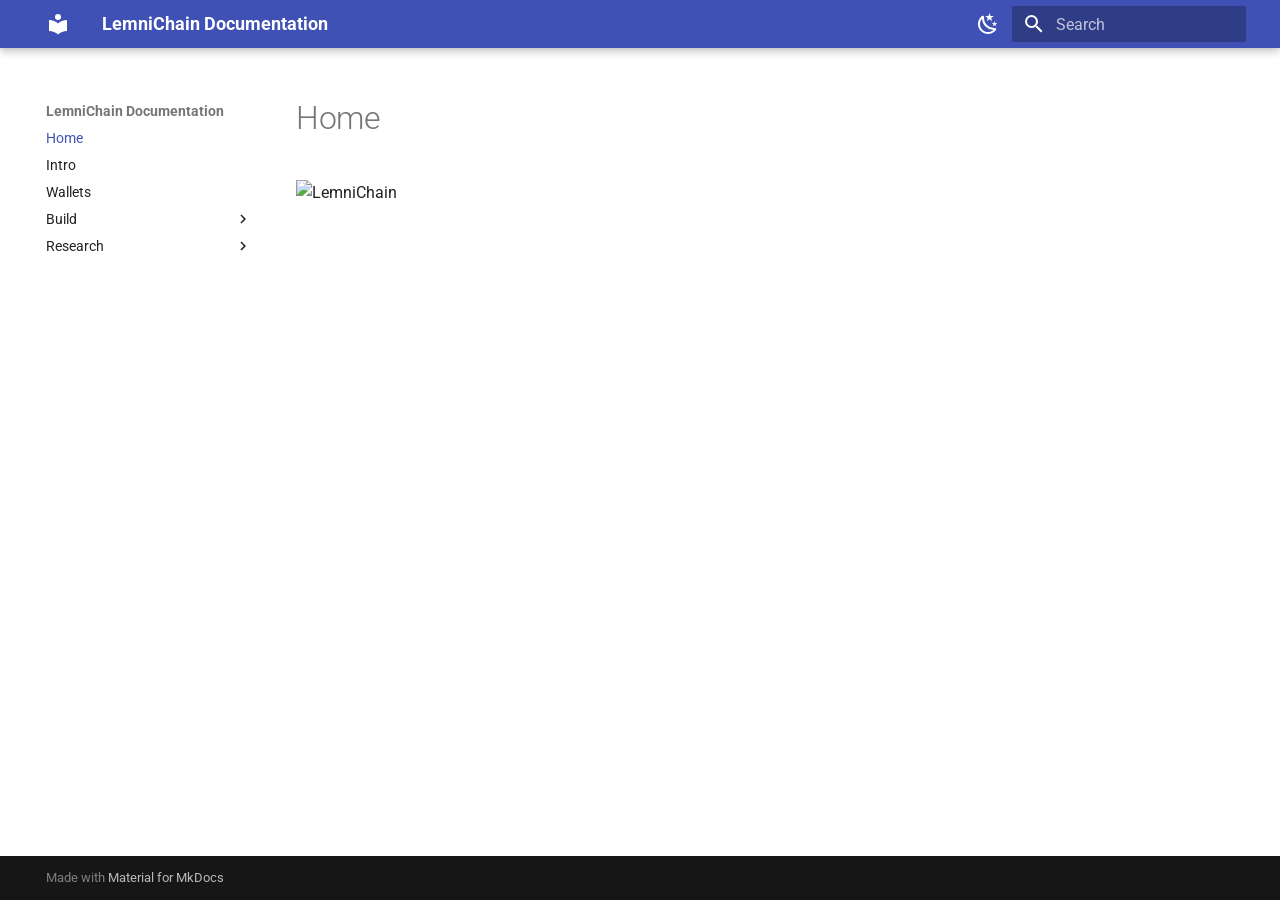
==== commit e19e38b3: "Deployed 49ce48a with MkDocs version: 1.6.1" ====
--- a/index.html
+++ b/index.html
@@ -77,11 +77,6 @@
     <input class="md-toggle" data-md-toggle="search" type="checkbox" id="__search" autocomplete="off">
     <label class="md-overlay" for="__drawer"></label>
     <div data-md-component="skip">
-      
-        
-        <a href="#welcome-to-the-lemnichain-documentation" class="md-skip">
-          Skip to content
-        </a>
       
     </div>
     <div data-md-component="announce">
@@ -204,6 +199,8 @@
           
             
               
+                
+              
               <div class="md-sidebar md-sidebar--primary" data-md-component="sidebar" data-md-type="navigation" >
                 <div class="md-sidebar__scrollwrap">
                   <div class="md-sidebar__inner">
@@ -235,8 +232,6 @@
       
       <input class="md-nav__toggle md-toggle" type="checkbox" id="__toc">
       
-      
-        
       
       
       <a href="." class="md-nav__link md-nav__link--active">
@@ -481,7 +476,9 @@
             
             
               
-              <div class="md-sidebar md-sidebar--secondary" data-md-component="sidebar" data-md-type="toc" >
+                
+              
+              <div class="md-sidebar md-sidebar--secondary" data-md-component="sidebar" data-md-type="toc" hidden>
                 <div class="md-sidebar__scrollwrap">
                   <div class="md-sidebar__inner">
                     
@@ -489,8 +486,6 @@
 <nav class="md-nav md-nav--secondary" aria-label="Table of contents">
   
   
-  
-    
   
   
 </nav>
@@ -506,10 +501,13 @@
                   
 
 
-<h1 id="welcome-to-the-lemnichain-documentation">Welcome to the LemniChain Documentation</h1>
-<p>This is the homepage.</p>
-
-
+  <h1>Home</h1>
+
+<p><img src="assets/images/logo_reflection_with_text.jpg" class="homepage" alt="LemniChain"></p>
+
+
+
+  
 
 
 
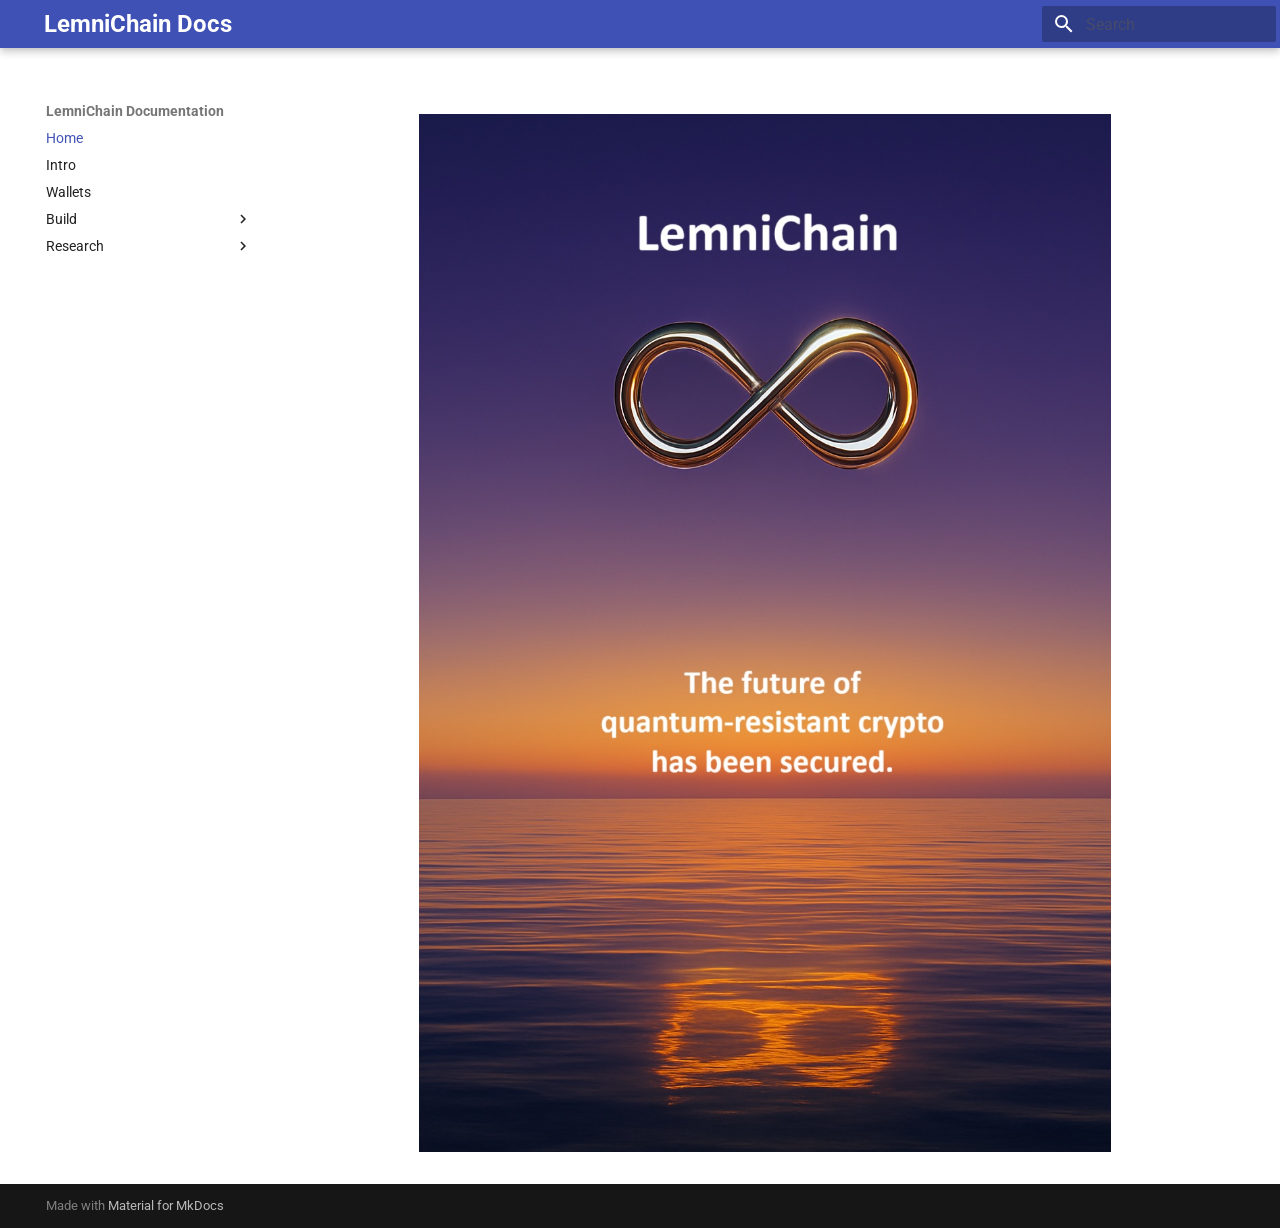
==== commit ebd50972: "Deployed 49ce48a with MkDocs version: 1.6.1" ====
--- a/index.html
+++ b/index.html
@@ -84,71 +84,12 @@
     </div>
     
     
-      
-
-  
-
-<header class="md-header md-header--shadow" data-md-component="header">
-  <nav class="md-header__inner md-grid" aria-label="Header">
-    <a href="." title="LemniChain Documentation" class="md-header__button md-logo" aria-label="LemniChain Documentation" data-md-component="logo">
-      
-  
-  <svg xmlns="http://www.w3.org/2000/svg" viewBox="0 0 24 24"><path d="M12 8a3 3 0 0 0 3-3 3 3 0 0 0-3-3 3 3 0 0 0-3 3 3 3 0 0 0 3 3m0 3.54C9.64 9.35 6.5 8 3 8v11c3.5 0 6.64 1.35 9 3.54 2.36-2.19 5.5-3.54 9-3.54V8c-3.5 0-6.64 1.35-9 3.54Z"/></svg>
-
-    </a>
-    <label class="md-header__button md-icon" for="__drawer">
-      
-      <svg xmlns="http://www.w3.org/2000/svg" viewBox="0 0 24 24"><path d="M3 6h18v2H3V6m0 5h18v2H3v-2m0 5h18v2H3v-2Z"/></svg>
-    </label>
-    <div class="md-header__title" data-md-component="header-title">
-      <div class="md-header__ellipsis">
-        <div class="md-header__topic">
-          <span class="md-ellipsis">
-            LemniChain Documentation
-          </span>
-        </div>
-        <div class="md-header__topic" data-md-component="header-topic">
-          <span class="md-ellipsis">
-            
-              Home
-            
-          </span>
-        </div>
-      </div>
-    </div>
-    
-      
-        <form class="md-header__option" data-md-component="palette">
-  
-    
-    
-    
-    <input class="md-option" data-md-color-media="" data-md-color-scheme="default" data-md-color-primary="indigo" data-md-color-accent="indigo"  aria-label="Switch to dark mode"  type="radio" name="__palette" id="__palette_1">
-    
-      <label class="md-header__button md-icon" title="Switch to dark mode" for="__palette_2" hidden>
-        <svg xmlns="http://www.w3.org/2000/svg" viewBox="0 0 24 24"><path d="m17.75 4.09-2.53 1.94.91 3.06-2.63-1.81-2.63 1.81.91-3.06-2.53-1.94L12.44 4l1.06-3 1.06 3 3.19.09m3.5 6.91-1.64 1.25.59 1.98-1.7-1.17-1.7 1.17.59-1.98L15.75 11l2.06-.05L18.5 9l.69 1.95 2.06.05m-2.28 4.95c.83-.08 1.72 1.1 1.19 1.85-.32.45-.66.87-1.08 1.27C15.17 23 8.84 23 4.94 19.07c-3.91-3.9-3.91-10.24 0-14.14.4-.4.82-.76 1.27-1.08.75-.53 1.93.36 1.85 1.19-.27 2.86.69 5.83 2.89 8.02a9.96 9.96 0 0 0 8.02 2.89m-1.64 2.02a12.08 12.08 0 0 1-7.8-3.47c-2.17-2.19-3.33-5-3.49-7.82-2.81 3.14-2.7 7.96.31 10.98 3.02 3.01 7.84 3.12 10.98.31Z"/></svg>
-      </label>
-    
-  
-    
-    
-    
-    <input class="md-option" data-md-color-media="" data-md-color-scheme="slate" data-md-color-primary="indigo" data-md-color-accent="indigo"  aria-label="Switch to light mode"  type="radio" name="__palette" id="__palette_2">
-    
-      <label class="md-header__button md-icon" title="Switch to light mode" for="__palette_1" hidden>
-        <svg xmlns="http://www.w3.org/2000/svg" viewBox="0 0 24 24"><path d="M12 7a5 5 0 0 1 5 5 5 5 0 0 1-5 5 5 5 0 0 1-5-5 5 5 0 0 1 5-5m0 2a3 3 0 0 0-3 3 3 3 0 0 0 3 3 3 3 0 0 0 3-3 3 3 0 0 0-3-3m0-7 2.39 3.42C13.65 5.15 12.84 5 12 5c-.84 0-1.65.15-2.39.42L12 2M3.34 7l4.16-.35A7.2 7.2 0 0 0 5.94 8.5c-.44.74-.69 1.5-.83 2.29L3.34 7m.02 10 1.76-3.77a7.131 7.131 0 0 0 2.38 4.14L3.36 17M20.65 7l-1.77 3.79a7.023 7.023 0 0 0-2.38-4.15l4.15.36m-.01 10-4.14.36c.59-.51 1.12-1.14 1.54-1.86.42-.73.69-1.5.83-2.29L20.64 17M12 22l-2.41-3.44c.74.27 1.55.44 2.41.44.82 0 1.63-.17 2.37-.44L12 22Z"/></svg>
-      </label>
-    
-  
-</form>
-      
-    
-    
-    
-      <label class="md-header__button md-icon" for="__search">
-        
-        <svg xmlns="http://www.w3.org/2000/svg" viewBox="0 0 24 24"><path d="M9.5 3A6.5 6.5 0 0 1 16 9.5c0 1.61-.59 3.09-1.56 4.23l.27.27h.79l5 5-1.5 1.5-5-5v-.79l-.27-.27A6.516 6.516 0 0 1 9.5 16 6.5 6.5 0 0 1 3 9.5 6.5 6.5 0 0 1 9.5 3m0 2C7 5 5 7 5 9.5S7 14 9.5 14 14 12 14 9.5 12 5 9.5 5Z"/></svg>
-      </label>
+<header class="md-header" data-md-component="header">
+  <div class="md-header__inner">
+    <div class="md-header__title" style="margin-left: 2rem;">
+      <strong style="font-size: 1.2rem;">LemniChain Docs</strong>
+    </div>
+    <div class="md-header__option">
       <div class="md-search" data-md-component="search" role="dialog">
   <label class="md-search__overlay" for="__search"></label>
   <div class="md-search__inner" role="search">
@@ -181,18 +122,12 @@
     </div>
   </div>
 </div>
-    
-    
-  </nav>
-  
+    </div>
+  </div>
 </header>
-    
+
     <div class="md-container" data-md-component="container">
       
-      
-        
-          
-        
       
       <main class="md-main" data-md-component="main">
         <div class="md-main__inner md-grid">
@@ -481,14 +416,7 @@
               <div class="md-sidebar md-sidebar--secondary" data-md-component="sidebar" data-md-type="toc" hidden>
                 <div class="md-sidebar__scrollwrap">
                   <div class="md-sidebar__inner">
-                    
-
-<nav class="md-nav md-nav--secondary" aria-label="Table of contents">
-  
-  
-  
-  
-</nav>
+                    <!-- TOC manually disabled -->
                   </div>
                 </div>
               </div>
--- a/assets/stylesheets/centered.css
+++ b/assets/stylesheets/centered.css
@@ -0,0 +1,5 @@
+
+.md-content {
+  max-width: 60%;
+  margin: 0 auto;
+}
--- a/assets/stylesheets/extra.css
+++ b/assets/stylesheets/extra.css
@@ -0,0 +1,28 @@
+
+/* Homepage full-screen background fix based on lemnichain-v1 */
+
+.homepage img {
+    width: 100vw;
+    height: 100vh;
+    object-fit: cover;
+    margin: 0;
+    padding: 0;
+    display: block;
+}
+body.lemni-homepage h1:first-of-type {
+    display: none !important;
+    margin: 0 !important;
+    padding: 0 !important;
+}
+/* Hide homepage H1 based on multiple matching conditions */
+.md-content__inner > h1:first-of-type,
+body[data-md-path="index"] .md-content__inner > h1:first-of-type,
+body.lemni-homepage .md-content__inner > h1:first-of-type,
+html.lemni-homepage .md-content__inner > h1:first-of-type,
+html[data-md-page="index.md"] .md-content__inner > h1:first-of-type {
+    display: none !important;
+    margin: 0 !important;
+    padding: 0 !important;
+}
+
+
